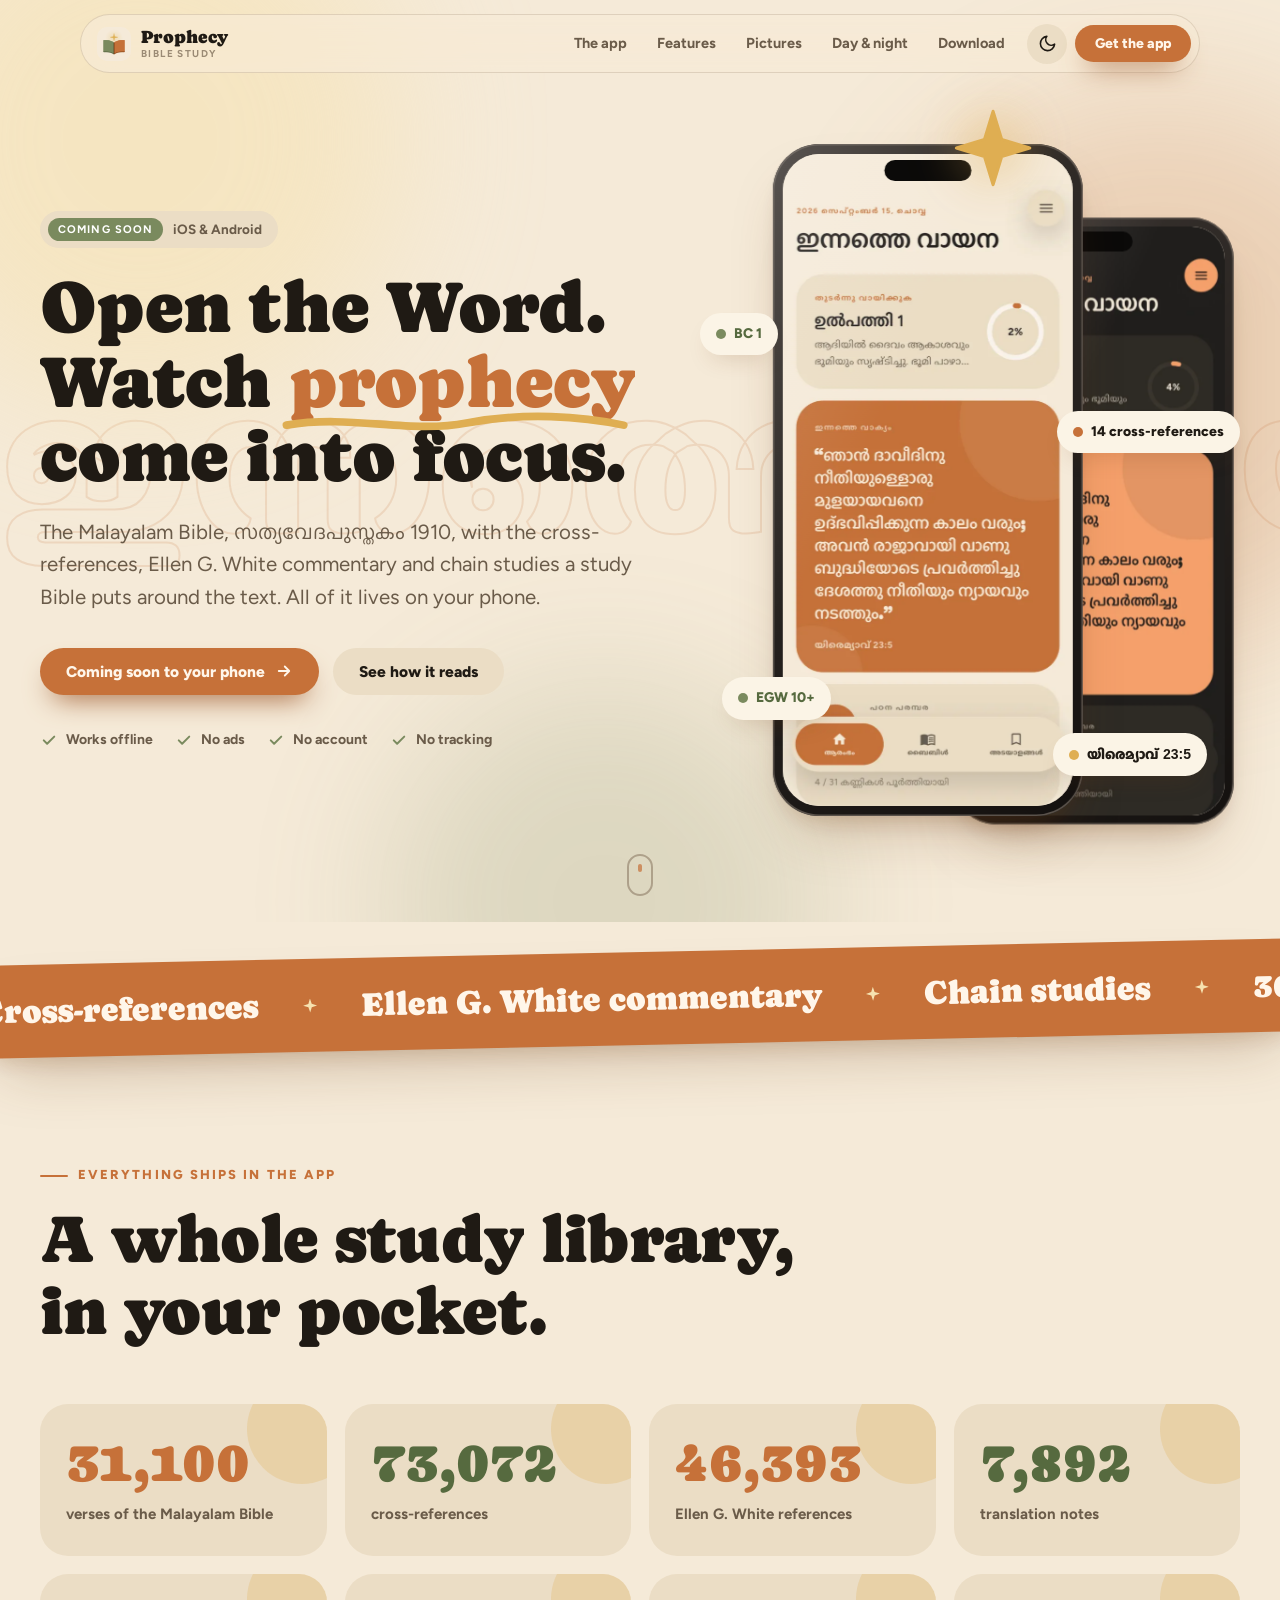
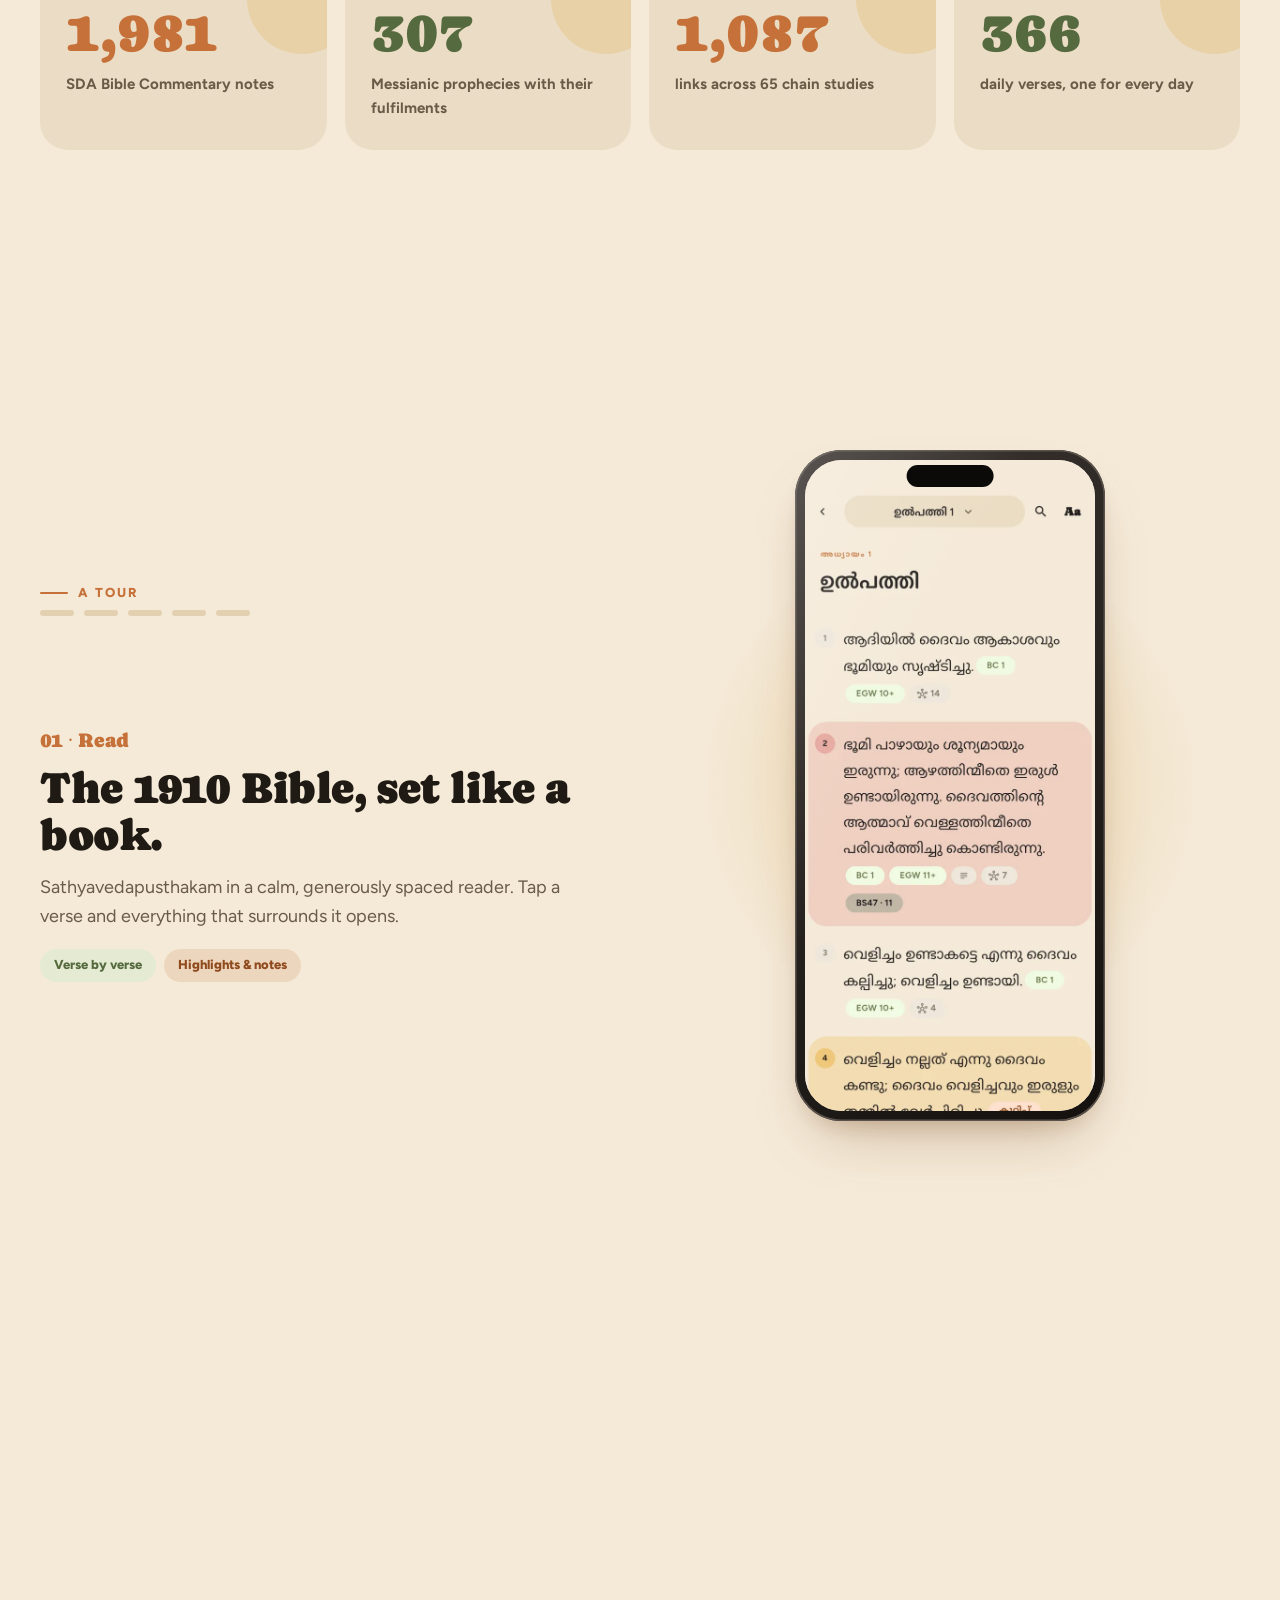
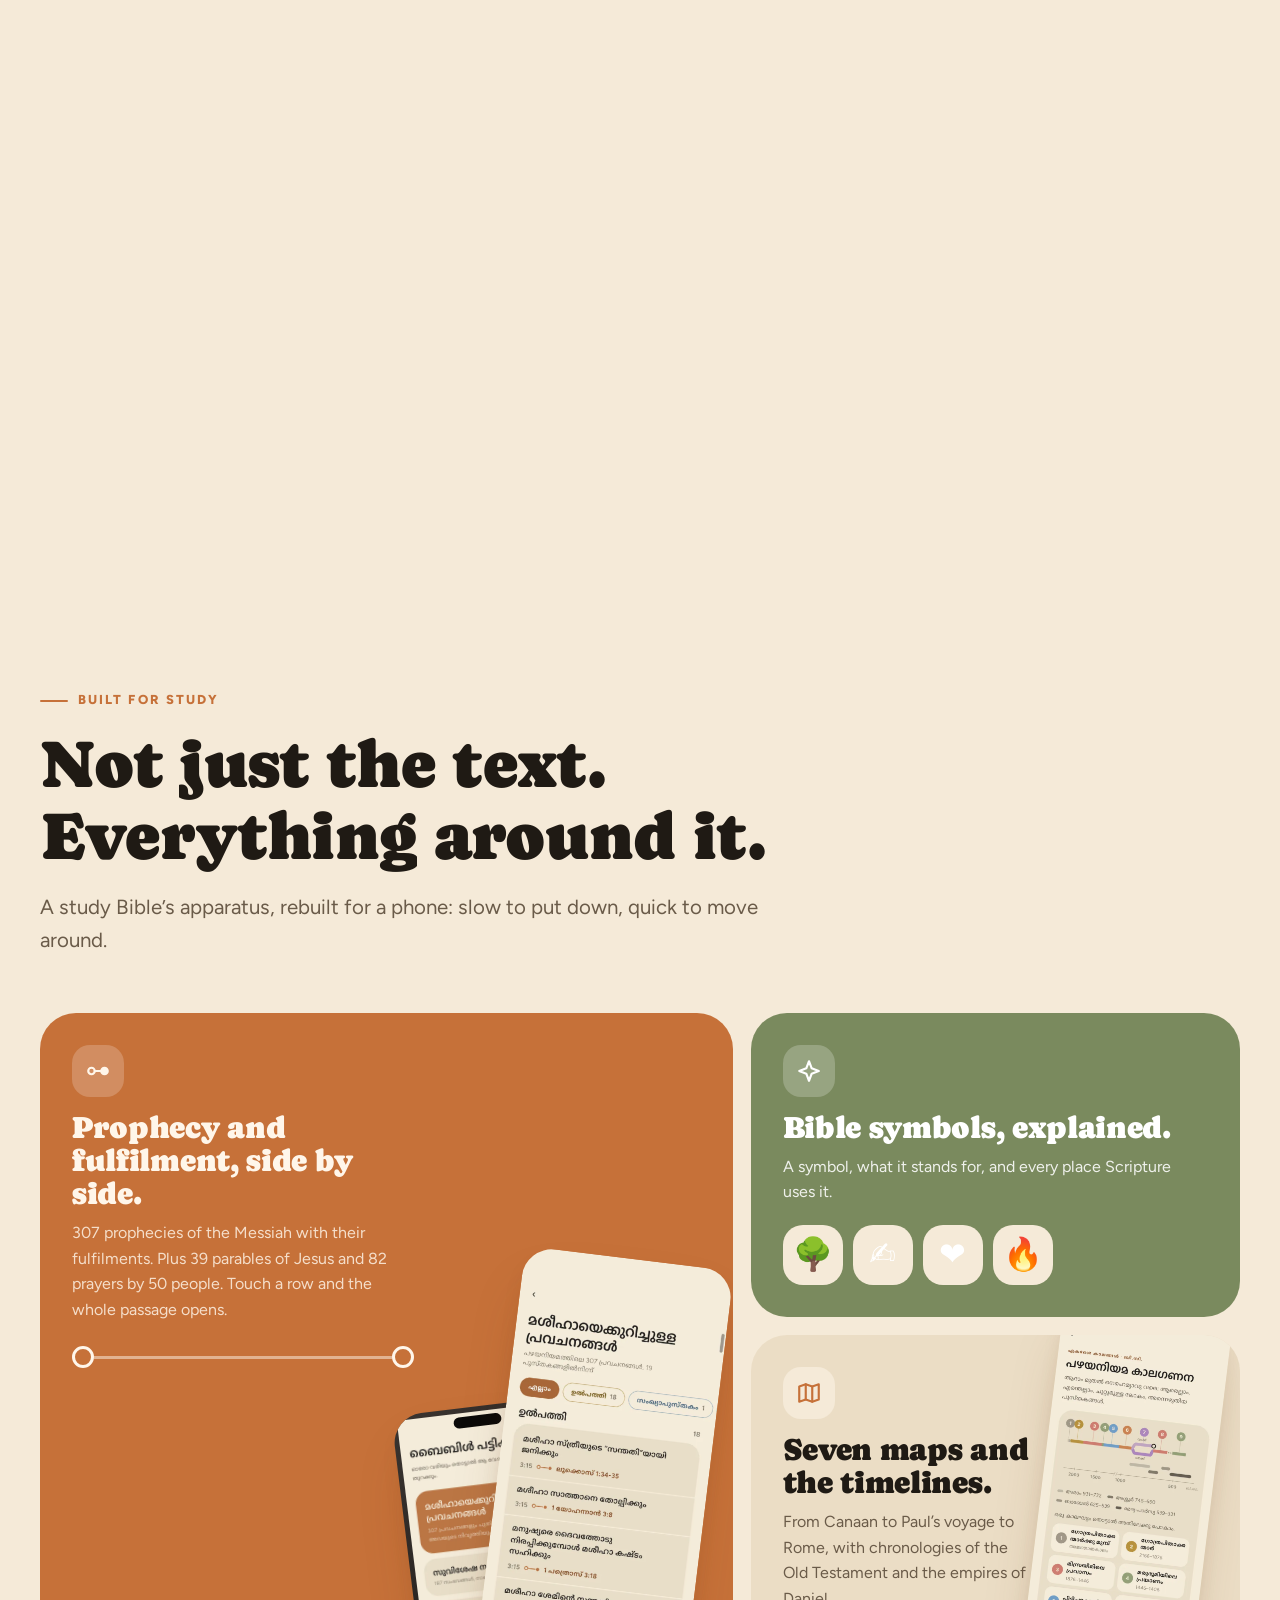
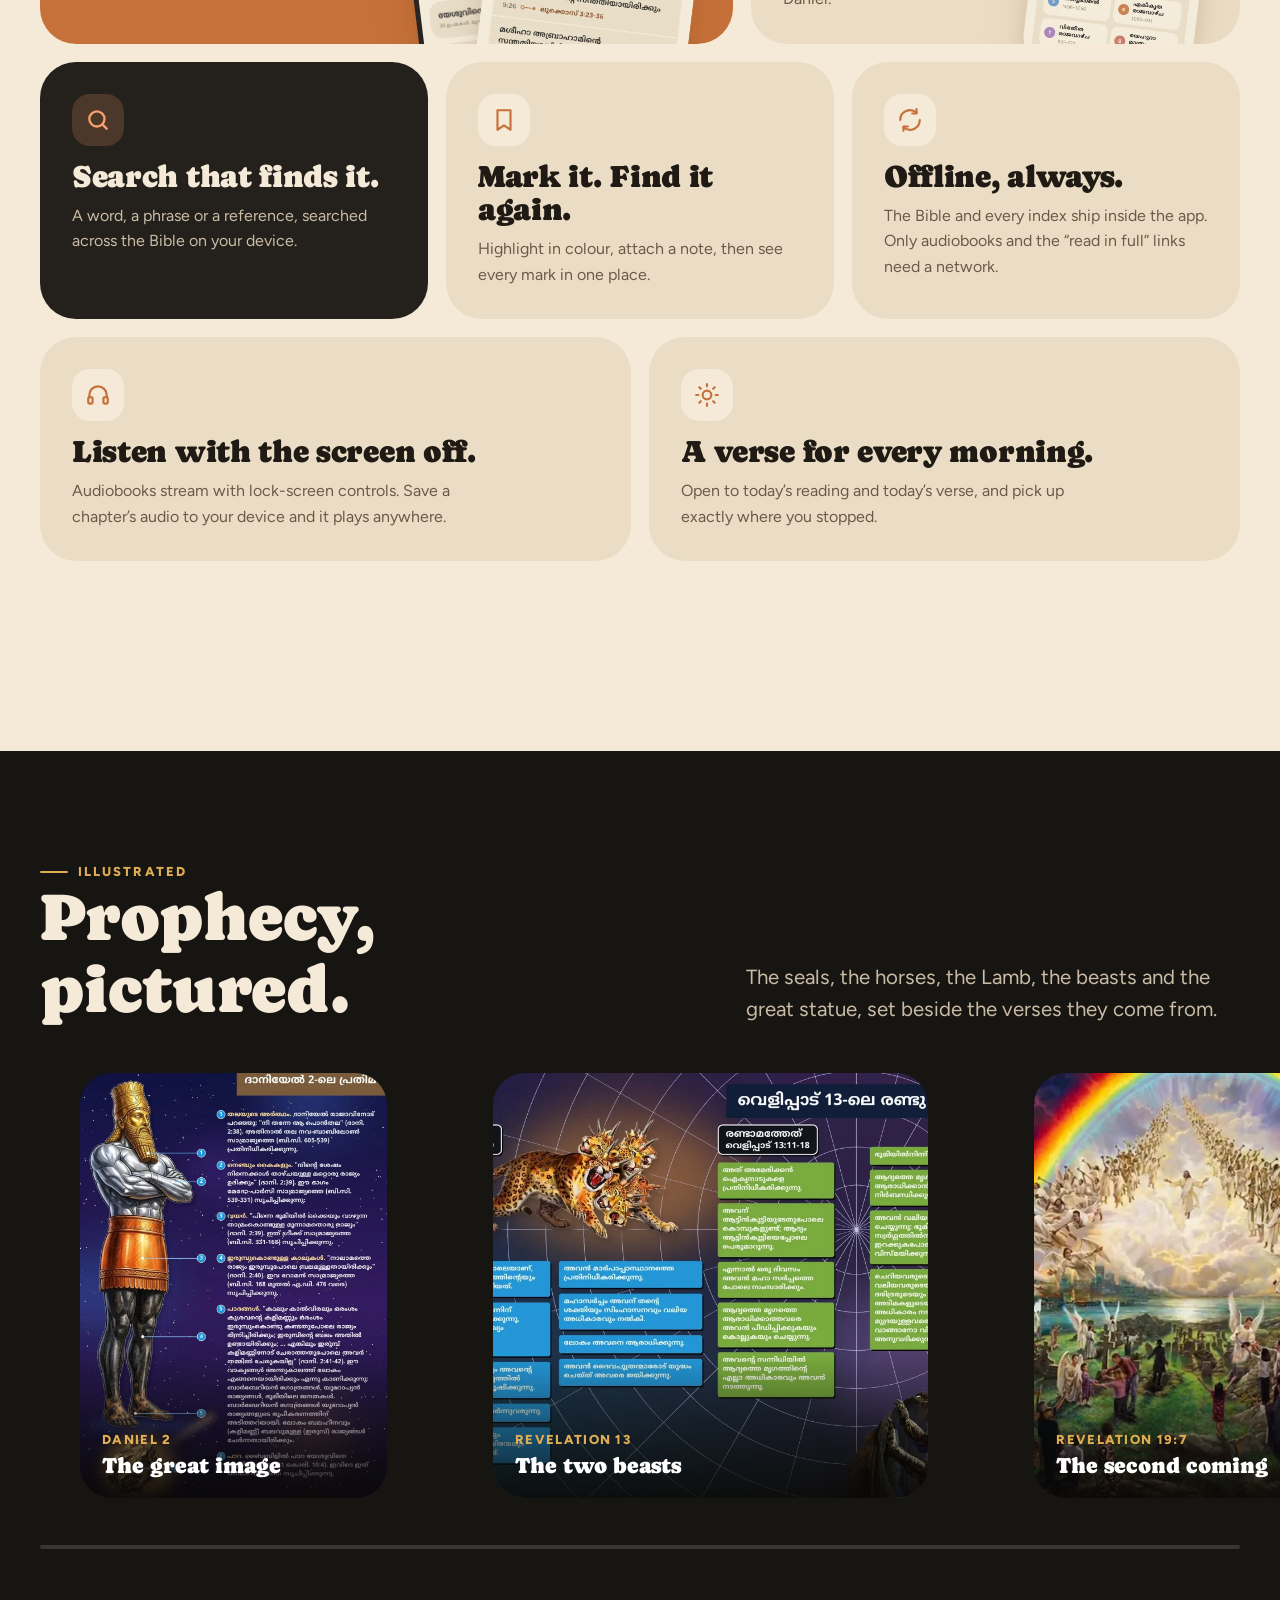
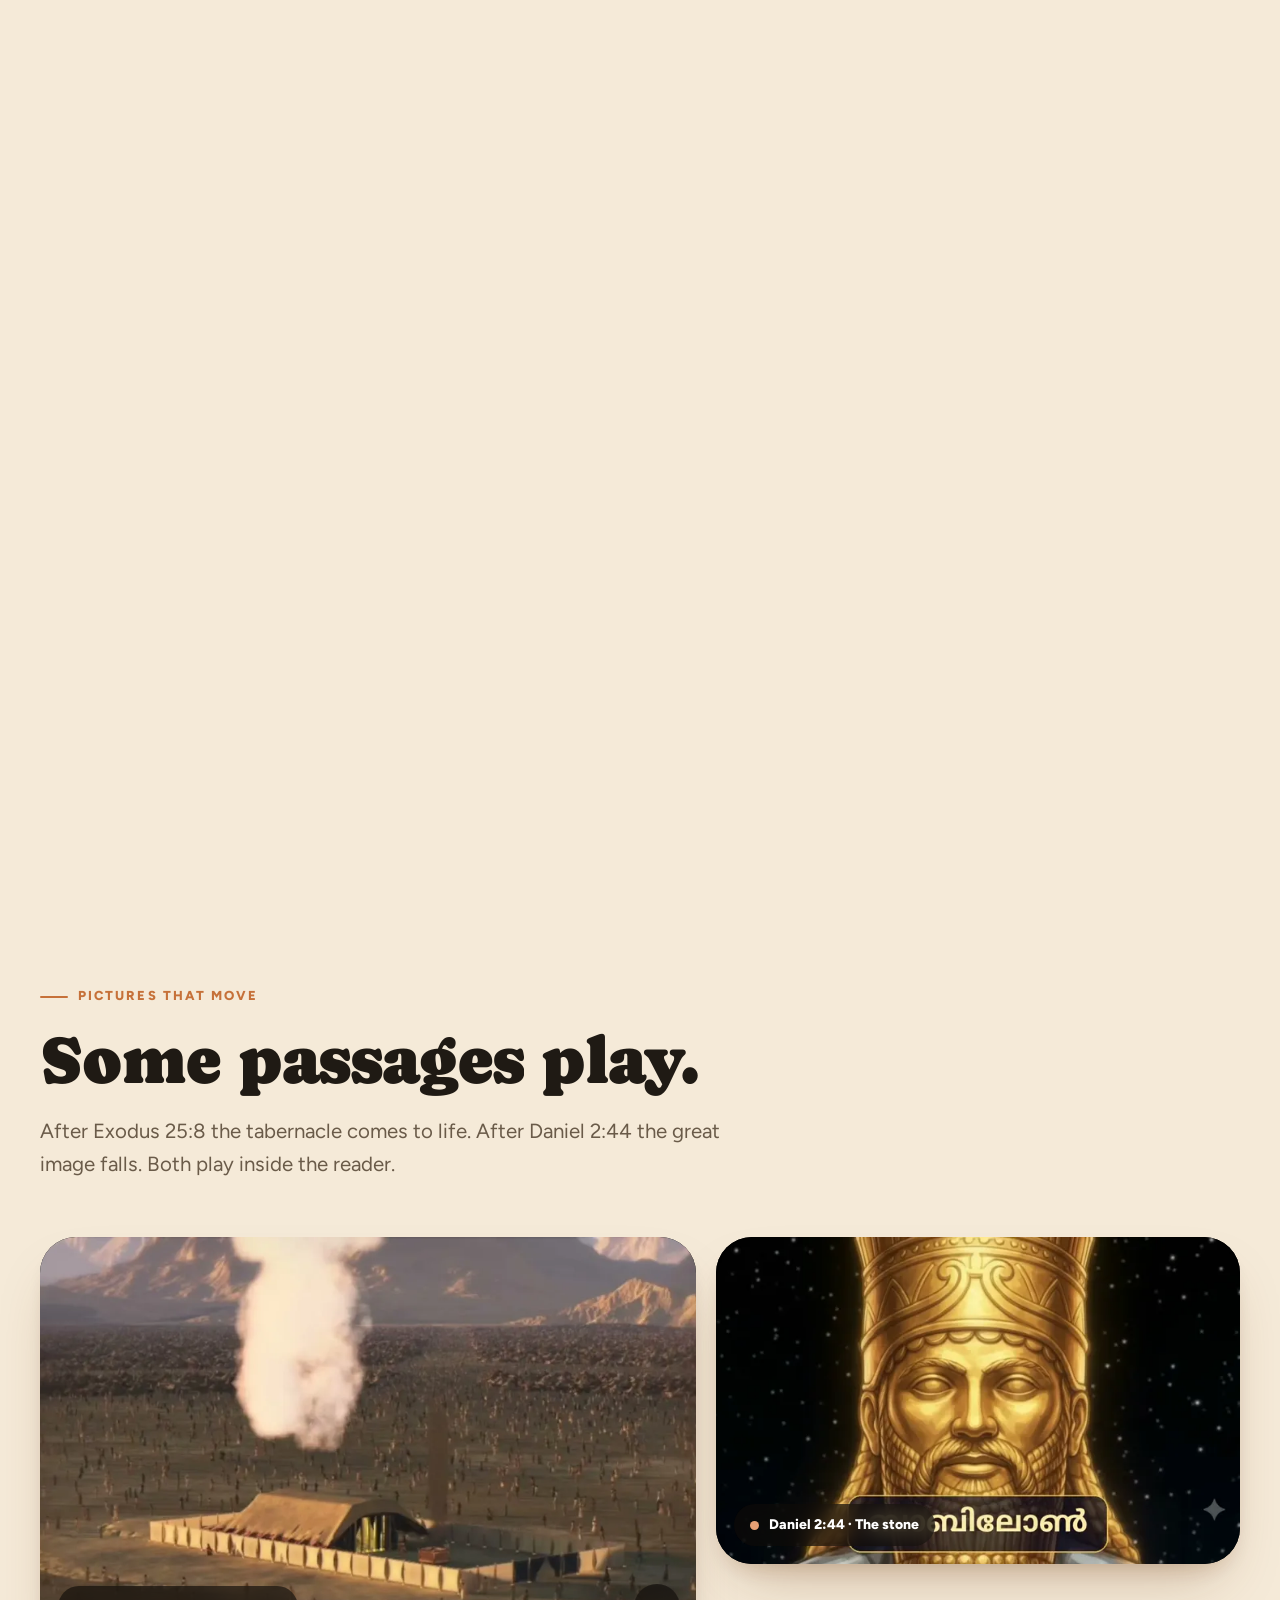
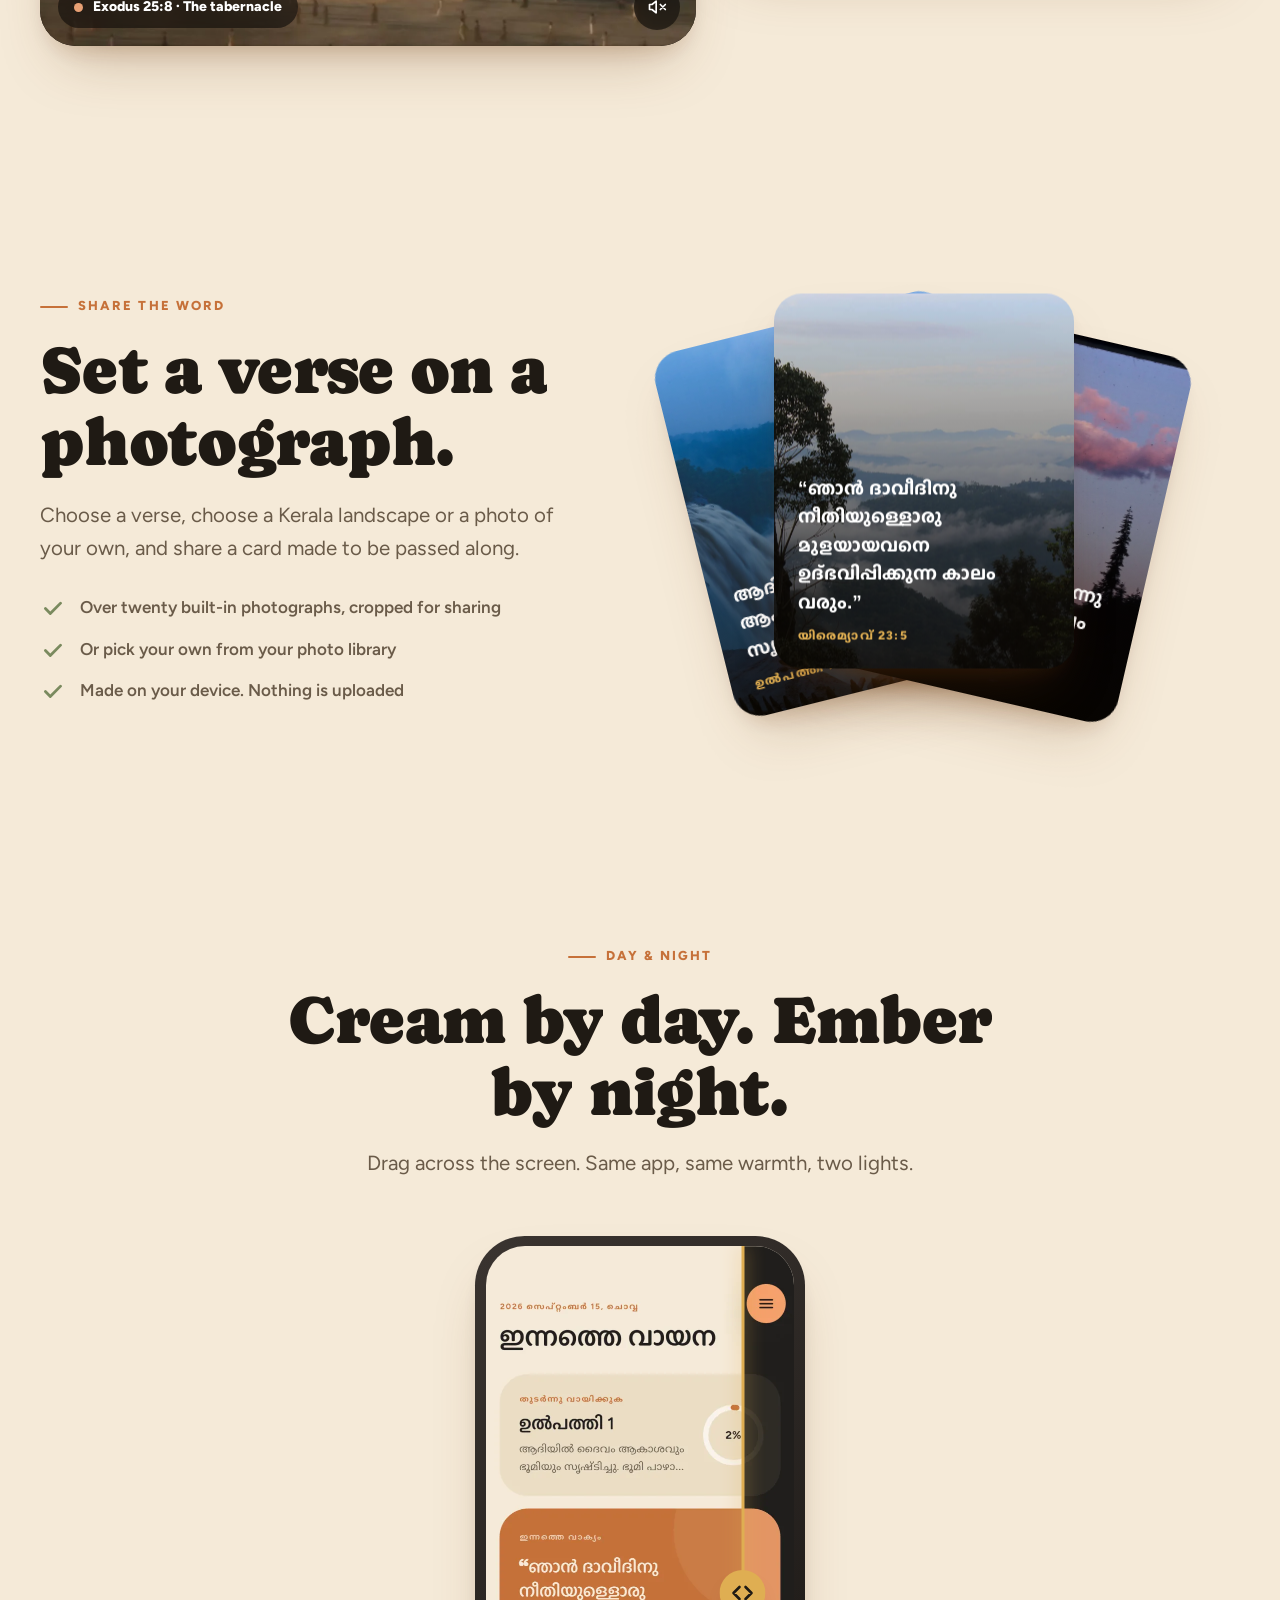
==== malayalam_prophecy_study_bible/index.html @ 3d2bb50b "malayalam_prophecy_study_bible" ====
<!doctype html>
<html lang="en">
<head>
<meta charset="utf-8">
<meta name="viewport" content="width=device-width,initial-scale=1,viewport-fit=cover">
<title>Ultimate Prophecy Bible Study — the Malayalam Bible, with prophecy in focus</title>
<meta name="description" content="The Malayalam Bible (Sathyavedapusthakam 1910) with cross-references, Ellen G. White commentary, chain studies, Bible tables, maps and symbols. Offline, no ads, no accounts. Coming soon to iOS and Android.">
<meta name="theme-color" content="#f5ead8" media="(prefers-color-scheme: light)">
<meta name="theme-color" content="#1c1b19" media="(prefers-color-scheme: dark)">
<meta property="og:type" content="website">
<meta property="og:title" content="Ultimate Prophecy Bible Study">
<meta property="og:description" content="The Malayalam Bible with cross-references, commentary and chain studies. Coming soon to iOS and Android.">
<meta property="og:image" content="assets/icon-512.png">
<meta name="twitter:card" content="summary">
<link rel="icon" type="image/png" href="assets/favicon.png">
<link rel="apple-touch-icon" href="assets/apple-touch-icon.png">
<link rel="preload" href="assets/fonts/Caprasimo.ttf" as="font" type="font/ttf" crossorigin>
<link rel="preload" href="assets/fonts/Figtree.ttf" as="font" type="font/ttf" crossorigin>
<link rel="stylesheet" href="assets/site.css">
<script>try{var t=localStorage.getItem("upbs-theme");if(t)document.documentElement.setAttribute("data-theme",t)}catch(e){}</script>
</head>
<body>
<a class="skip" href="#main">Skip to content</a>
<div class="progress" aria-hidden="true"><i></i></div>

<svg width="0" height="0" style="position:absolute" aria-hidden="true">
  <symbol id="star" viewBox="0 0 100 100"><path d="M50 3 61 39 97 50 61 61 50 97 39 61 3 50 39 39Z" fill="#dfae52" stroke="#dfae52" stroke-width="4" stroke-linejoin="round"/></symbol>
  <symbol id="check" viewBox="0 0 24 24"><path d="M5 12.5l4.5 4.5L19 7.5" fill="none" stroke="currentColor" stroke-width="2.6" stroke-linecap="round" stroke-linejoin="round"/></symbol>
</svg>

<header class="nav">
  <div class="nav-in">
    <a class="brand" href="#top" aria-label="Ultimate Prophecy Bible Study">
      <img src="assets/icon.webp" width="34" height="34" alt="">
      <span>Prophecy<small>Bible Study</small></span>
    </a>
    <nav class="nav-links" aria-label="Primary">
      <a href="#tour">The app</a>
      <a href="#features">Features</a>
      <a href="#pictures">Pictures</a>
      <a href="#theme">Day &amp; night</a>
      <a href="#get">Download</a>
    </nav>
    <button class="icon-btn" data-theme-toggle aria-label="Toggle light and dark theme">
      <svg class="moon" viewBox="0 0 24 24" fill="none" stroke="currentColor" stroke-width="2" stroke-linecap="round" stroke-linejoin="round"><path d="M21 12.8A9 9 0 1 1 11.2 3a7 7 0 0 0 9.8 9.8z"/></svg>
      <svg class="sun" viewBox="0 0 24 24" fill="none" stroke="currentColor" stroke-width="2" stroke-linecap="round"><circle cx="12" cy="12" r="4"/><path d="M12 2v2M12 20v2M4.9 4.9l1.4 1.4M17.7 17.7l1.4 1.4M2 12h2M20 12h2M4.9 19.1l1.4-1.4M17.7 6.3l1.4-1.4"/></svg>
    </button>
    <a class="btn sm" href="#get">Get the app</a>
    <button class="icon-btn burger" aria-label="Menu" aria-expanded="false">
      <svg viewBox="0 0 24 24" fill="none" stroke="currentColor" stroke-width="2.2" stroke-linecap="round"><path d="M4 7h16M4 12h16M4 17h16"/></svg>
    </button>
  </div>
</header>

<main id="main">
<!-- HERO -->
<section class="hero" id="top">
  <div class="sky" aria-hidden="true">
    <i class="blob a"></i><i class="blob b"></i><i class="blob c"></i>
    <div class="ghost-ml" data-speed="-.12">ഇന്നത്തെ വായന</div>
  </div>
  <div class="wrap hero-grid">
    <div>
      <span class="pill-note rv"><b>Coming soon</b> iOS &amp; Android</span>
      <h1 class="words">Open the Word. Watch <em>prophecy<svg viewBox="0 0 300 20" preserveAspectRatio="none" aria-hidden="true"><path d="M4 12 C 60 2, 110 20, 160 10 S 260 4, 296 12"/></svg></em> come into focus.</h1>
      <p class="lead rv" style="--d:3">The Malayalam Bible, <span class="ml">സത്യവേദപുസ്തകം</span> 1910, with the cross-references, Ellen G. White commentary and chain studies a study Bible puts around the text. All of it lives on your phone.</p>
      <div class="cta-row rv" style="--d:4">
        <a class="btn" href="#get">Coming soon to your phone
          <svg width="18" height="18" viewBox="0 0 24 24" fill="none" stroke="currentColor" stroke-width="2.4" stroke-linecap="round" stroke-linejoin="round"><path d="M5 12h14M13 6l6 6-6 6"/></svg></a>
        <a class="btn ghost" href="#tour">See how it reads</a>
      </div>
      <div class="trust rv" style="--d:5">
        <span><svg><use href="#check"/></svg>Works offline</span>
        <span><svg><use href="#check"/></svg>No ads</span>
        <span><svg><use href="#check"/></svg>No account</span>
        <span><svg><use href="#check"/></svg>No tracking</span>
      </div>
    </div>

    <div class="stage" aria-hidden="true">
      <div class="star"><svg viewBox="0 0 100 100"><use href="#star"/></svg></div>
      <div class="p2"><div data-speed=".05"><div class="tilt" data-tilt><div class="phone"><div class="scr"><img src="assets/shots/17-home-dark.webp" alt="" width="640" height="1387"></div><i class="glare"></i></div></div></div></div>
      <div class="p1"><div data-speed="-.04"><div class="tilt" data-tilt><div class="phone"><div class="scr"><img src="assets/shots/01-home.webp" alt="" width="640" height="1387" fetchpriority="high"></div><i class="glare"></i></div></div></div></div>
      <span class="float sage" style="left:2%;top:26%;--c:var(--sage)"><i></i>BC 1</span>
      <span class="float f2" style="right:0;top:40%;animation-delay:-2s"><i></i>14 cross-references</span>
      <span class="float sage f3" style="left:6%;bottom:16%;animation-delay:-4s;--c:var(--sage)"><i></i>EGW 10+</span>
      <span class="float ml" style="right:6%;bottom:8%;animation-delay:-1s;--c:var(--gold)"><i></i>യിരെമ്യാവ് 23:5</span>
    </div>
  </div>
  <div class="scroll-hint" aria-hidden="true"></div>
</section>

<div class="ribbon" aria-hidden="true">
  <div class="track">
    <span>Cross-references</span><span>Ellen G. White commentary</span><span>Chain studies</span><span>307 Messianic prophecies</span><span>Maps &amp; timelines</span><span>Bible symbols</span><span>Dark mode</span><span>Offline</span>
    <span>Cross-references</span><span>Ellen G. White commentary</span><span>Chain studies</span><span>307 Messianic prophecies</span><span>Maps &amp; timelines</span><span>Bible symbols</span><span>Dark mode</span><span>Offline</span>
  </div>
</div>

<!-- STATS -->
<section class="stats">
  <div class="wrap">
    <div class="sec-head">
      <span class="eyebrow rv">Everything ships in the app</span>
      <h2 class="h2 words">A whole study library, in your pocket.</h2>
    </div>
    <div class="stat-grid">
      <div class="stat rv" style="--d:0"><b data-count="31100">31,100</b><span>verses of the Malayalam Bible</span></div>
      <div class="stat rv" style="--d:1"><b data-count="73072">73,072</b><span>cross-references</span></div>
      <div class="stat rv" style="--d:2"><b data-count="46393">46,393</b><span>Ellen G. White references</span></div>
      <div class="stat rv" style="--d:3"><b data-count="7892">7,892</b><span>translation notes</span></div>
      <div class="stat rv" style="--d:0"><b data-count="1981">1,981</b><span>SDA Bible Commentary notes</span></div>
      <div class="stat rv" style="--d:1"><b data-count="307">307</b><span>Messianic prophecies with their fulfilments</span></div>
      <div class="stat rv" style="--d:2"><b data-count="1087">1,087</b><span>links across 65 chain studies</span></div>
      <div class="stat rv" style="--d:3"><b data-count="366">366</b><span>daily verses, one for every day</span></div>
    </div>
  </div>
</section>

<!-- TOUR -->
<section class="tour" id="tour" aria-label="A tour of the app">
  <div class="tour-pin">
    <div class="tour-copy">
      <div class="head">
        <span class="eyebrow">A tour</span>
        <div class="dots" aria-hidden="true"><i></i><i></i><i></i><i></i><i></i></div>
      </div>
      <article class="step on">
        <span class="num">01 · Read</span>
        <h3>The 1910 Bible, set like a book.</h3>
        <p>Sathyavedapusthakam in a calm, generously spaced reader. Tap a verse and everything that surrounds it opens.</p>
        <div class="tags"><span class="tag">Verse by verse</span><span class="tag t">Highlights &amp; notes</span></div>
      </article>
      <article class="step">
        <span class="num">02 · Cross-reference</span>
        <h3>Every verse points somewhere.</h3>
        <p>Cross-references and translation notes, grouped the way a printed study Bible groups them. Fold them open, or jump straight into the full chapter.</p>
        <div class="tags"><span class="tag t">73,072 cross-references</span><span class="tag">7,892 notes</span></div>
      </article>
      <article class="step">
        <span class="num">03 · Commentary</span>
        <h3>Ellen G. White, beside the verse.</h3>
        <p>The SDA Bible Commentary and Ellen G. White’s own references, with the commentary in Malayalam and the English one tap away.</p>
        <div class="tags"><span class="tag">BC 1</span><span class="tag">EGW 10+</span><span class="tag t">Malayalam &amp; English</span></div>
      </article>
      <article class="step">
        <span class="num">04 · Chain studies</span>
        <h3>Follow a thread through Scripture.</h3>
        <p>Sixty-five chain studies, each with its own colour. Move from one text to the next and watch your progress fill in.</p>
        <div class="tags"><span class="tag t">65 studies</span><span class="tag">1,087 links</span></div>
      </article>
      <article class="step">
        <span class="num">05 · Night</span>
        <h3>Made for the late hours, too.</h3>
        <p>A warm dark theme, adjustable type, and every mark you make stored on your own device.</p>
        <div class="tags"><span class="tag">Dark theme</span><span class="tag t">Your type, your size</span></div>
      </article>
    </div>
    <div class="tour-phone" aria-hidden="true">
      <i class="ring"></i>
      <div class="phone"><div class="scr">
        <img class="on" src="assets/shots/03-reader.webp" alt="">
        <img src="assets/shots/05-verse-sheet.webp" alt="" loading="lazy">
        <img src="assets/shots/07-commentary.webp" alt="" loading="lazy">
        <img src="assets/shots/11-chains.webp" alt="" loading="lazy">
        <img src="assets/shots/16-reader-dark.webp" alt="" loading="lazy">
      </div><i class="glare"></i></div>
    </div>
  </div>
</section>

<!-- FEATURES -->
<section class="features" id="features">
  <div class="wrap">
    <div class="sec-head">
      <span class="eyebrow rv">Built for study</span>
      <h2 class="h2 words">Not just the text. Everything around it.</h2>
      <p class="lead rv">A study Bible’s apparatus, rebuilt for a phone: slow to put down, quick to move around.</p>
    </div>
    <div class="bento">
      <article class="bc terra c1">
        <span class="ic"><svg viewBox="0 0 24 24" fill="none" stroke="currentColor" stroke-width="2" stroke-linecap="round" stroke-linejoin="round"><circle cx="6" cy="12" r="3"/><circle cx="18" cy="12" r="3" fill="currentColor"/><path d="M9 12h6"/></svg></span>
        <h3>Prophecy and fulfilment, side by side.</h3>
        <p>307 prophecies of the Messiah with their fulfilments. Plus 39 parables of Jesus and 82 prayers by 50 people. Touch a row and the whole passage opens.</p>
        <div class="thread" aria-hidden="true"><i></i><u></u><i></i></div>
        <div class="phone peek two" style="--pw:230px"><img src="assets/shots/n01-tables.webp" alt="Bible tables" loading="lazy"></div>
        <div class="peek"><img src="assets/shots/n02-messiah.webp" alt="Prophecies of the Messiah" loading="lazy"></div>
      </article>
      <article class="bc sage c2">
        <span class="ic"><svg viewBox="0 0 24 24" fill="none" stroke="currentColor" stroke-width="2" stroke-linecap="round" stroke-linejoin="round"><path d="M12 3l2.5 6.5L21 12l-6.5 2.5L12 21l-2.5-6.5L3 12l6.5-2.5z"/></svg></span>
        <h3>Bible symbols, explained.</h3>
        <p>A symbol, what it stands for, and every place Scripture uses it.</p>
        <div class="sym-row" aria-hidden="true"><span style="--k:0">🌳</span><span style="--k:1">✍️</span><span style="--k:2">❤️</span><span style="--k:3">🔥</span></div>
      </article>
      <article class="bc c3">
        <span class="ic"><svg viewBox="0 0 24 24" fill="none" stroke="currentColor" stroke-width="2" stroke-linecap="round" stroke-linejoin="round"><path d="M9 4 3 6v14l6-2 6 2 6-2V4l-6 2z"/><path d="M9 4v14M15 6v14"/></svg></span>
        <h3>Seven maps and the timelines.</h3>
        <p>From Canaan to Paul’s voyage to Rome, with chronologies of the Old Testament and the empires of Daniel.</p>
        <div class="peek" style="width:170px"><img src="assets/shots/n09-chronology.webp" alt="Old Testament chronology" loading="lazy"></div>
      </article>
      <article class="bc night c4">
        <span class="ic"><svg viewBox="0 0 24 24" fill="none" stroke="currentColor" stroke-width="2.2" stroke-linecap="round"><circle cx="11" cy="11" r="7"/><path d="m20 20-3.5-3.5"/></svg></span>
        <h3>Search that finds it.</h3>
        <p>A word, a phrase or a reference, searched across the Bible on your device.</p>
      </article>
      <article class="bc c5">
        <span class="ic"><svg viewBox="0 0 24 24" fill="none" stroke="currentColor" stroke-width="2" stroke-linecap="round" stroke-linejoin="round"><path d="M6 3h12v18l-6-4-6 4z"/></svg></span>
        <h3>Mark it. Find it again.</h3>
        <p>Highlight in colour, attach a note, then see every mark in one place.</p>
      </article>
      <article class="bc c6">
        <span class="ic"><svg viewBox="0 0 24 24" fill="none" stroke="currentColor" stroke-width="2" stroke-linecap="round" stroke-linejoin="round"><path d="M3 12a9 9 0 0 1 15-6.7M21 12a9 9 0 0 1-15 6.7"/><path d="M18 2v4h-4M6 22v-4h4"/></svg></span>
        <h3>Offline, always.</h3>
        <p>The Bible and every index ship inside the app. Only audiobooks and the “read in full” links need a network.</p>
      </article>
      <article class="bc c7">
        <span class="ic"><svg viewBox="0 0 24 24" fill="none" stroke="currentColor" stroke-width="2" stroke-linecap="round" stroke-linejoin="round"><path d="M4 14v-2a8 8 0 0 1 16 0v2"/><rect x="3" y="14" width="4" height="6" rx="1.5"/><rect x="17" y="14" width="4" height="6" rx="1.5"/></svg></span>
        <h3>Listen with the screen off.</h3>
        <p>Audiobooks stream with lock-screen controls. Save a chapter’s audio to your device and it plays anywhere.</p>
      </article>
      <article class="bc c8">
        <span class="ic"><svg viewBox="0 0 24 24" fill="none" stroke="currentColor" stroke-width="2" stroke-linecap="round" stroke-linejoin="round"><circle cx="12" cy="12" r="4"/><path d="M12 2v2M12 20v2M2 12h2M20 12h2M4.9 4.9l1.4 1.4M17.7 17.7l1.4 1.4M4.9 19.1l1.4-1.4M17.7 6.3l1.4-1.4"/></svg></span>
        <h3>A verse for every morning.</h3>
        <p>Open to today’s reading and today’s verse, and pick up exactly where you stopped.</p>
      </article>
    </div>
  </div>
</section>

<!-- PICTURES -->
<section class="gal" id="pictures" aria-label="Prophecy pictured">
  <div class="gal-pin">
    <div class="gal-head">
      <div>
        <span class="eyebrow">Illustrated</span>
        <h2 class="h2">Prophecy, pictured.</h2>
      </div>
      <p class="lead">The seals, the horses, the Lamb, the beasts and the great statue, set beside the verses they come from.</p>
    </div>
    <div class="gal-track">
      <figure class="gcard tall"><img src="assets/art/daniel2_image.webp" alt="The image of Daniel 2" loading="lazy"><figcaption><span>Daniel 2</span><b>The great image</b></figcaption></figure>
      <figure class="gcard"><img src="assets/art/revelation13_beasts.webp" alt="The two beasts of Revelation 13" loading="lazy"><figcaption><span>Revelation 13</span><b>The two beasts</b></figcaption></figure>
      <figure class="gcard"><img src="assets/art/revelation19_7.webp" alt="The second coming" loading="lazy"><figcaption><span>Revelation 19:7</span><b>The second coming</b></figcaption></figure>
      <figure class="gcard"><img src="assets/art/revelation6_2.webp" alt="The white horse" loading="lazy"><figcaption><span>Revelation 6:2</span><b>The white horse</b></figcaption></figure>
      <figure class="gcard"><img src="assets/art/revelation5_5.webp" alt="The Lion of the tribe of Judah" loading="lazy"><figcaption><span>Revelation 5:5</span><b>The Lion and the Lamb</b></figcaption></figure>
      <figure class="gcard"><img src="assets/art/revelation6_8.webp" alt="The pale horse" loading="lazy"><figcaption><span>Revelation 6:8</span><b>The pale horse</b></figcaption></figure>
      <figure class="gcard"><img src="assets/art/tabernacle.webp" alt="The tabernacle in the wilderness" loading="lazy"><figcaption><span>Exodus 25:8</span><b>The tabernacle</b></figcaption></figure>
      <figure class="gcard"><img src="assets/art/revelation14_6.webp" alt="Revelation 14:6" loading="lazy"><figcaption><span>Revelation 14:6</span><b>The everlasting gospel</b></figcaption></figure>
      <figure class="gcard tall"><img src="assets/art/exodus_route.webp" alt="Map of the Exodus route" loading="lazy"><figcaption><span>Map</span><b>The Exodus route</b></figcaption></figure>
      <figure class="gcard"><img src="assets/art/revelation22_12.webp" alt="Revelation 22:12" loading="lazy"><figcaption><span>Revelation 22:12</span><b>“I am coming soon”</b></figcaption></figure>
    </div>
    <div class="gal-bar" aria-hidden="true"><i></i></div>
  </div>
</section>

<!-- MOVING PICTURES -->
<section class="motion">
  <div class="wrap">
    <div class="sec-head">
      <span class="eyebrow rv">Pictures that move</span>
      <h2 class="h2 words">Some passages play.</h2>
      <p class="lead rv">After Exodus 25:8 the tabernacle comes to life. After Daniel 2:44 the great image falls. Both play inside the reader.</p>
    </div>
    <div class="vgrid">
      <div class="vcard rv l">
        <video data-auto muted loop playsinline preload="none" poster="assets/art/tabernacle.webp"><source src="assets/video/tabernacle.mp4" type="video/mp4"></video>
        <span class="cap"><i></i>Exodus 25:8 · The tabernacle</span>
        <button aria-label="Toggle sound" aria-pressed="false">
          <svg class="off" viewBox="0 0 24 24" fill="none" stroke="currentColor" stroke-width="2" stroke-linecap="round" stroke-linejoin="round"><path d="M11 5 6 9H3v6h3l5 4zM22 9l-6 6M16 9l6 6"/></svg>
          <svg class="on" style="display:none" viewBox="0 0 24 24" fill="none" stroke="currentColor" stroke-width="2" stroke-linecap="round" stroke-linejoin="round"><path d="M11 5 6 9H3v6h3l5 4zM15.5 8.5a5 5 0 0 1 0 7M18.5 5.5a9 9 0 0 1 0 13"/></svg>
        </button>
      </div>
      <div class="vcard rv r" style="--d:2">
        <video data-auto muted loop playsinline preload="none" poster="assets/art/daniel2_poster.webp"><source src="assets/video/daniel2_44.mp4" type="video/mp4"></video>
        <span class="cap"><i></i>Daniel 2:44 · The stone</span>
      </div>
    </div>
  </div>
</section>

<!-- VERSE CARDS -->
<section class="cards">
  <div class="wrap cards-grid">
    <div>
      <span class="eyebrow rv">Share the Word</span>
      <h2 class="h2 words" style="margin:18px 0 20px">Set a verse on a photograph.</h2>
      <p class="lead rv">Choose a verse, choose a Kerala landscape or a photo of your own, and share a card made to be passed along.</p>
      <ul class="feat-list">
        <li class="rv"><svg><use href="#check"/></svg>Over twenty built-in photographs, cropped for sharing</li>
        <li class="rv" style="--d:1"><svg><use href="#check"/></svg>Or pick your own from your photo library</li>
        <li class="rv" style="--d:2"><svg><use href="#check"/></svg>Made on your device. Nothing is uploaded</li>
      </ul>
    </div>
    <div class="fan" aria-hidden="true">
      <div class="vc a"><img src="assets/cards/athirappilly.webp" alt="" loading="lazy"><div>ആദിയിൽ ദൈവം ആകാശവും ഭൂമിയും സൃഷ്ടിച്ചു.<small>ഉൽപത്തി 1:1</small></div></div>
      <div class="vc c"><img src="assets/cards/dusk.webp" alt="" loading="lazy"><div>വെളിച്ചം ഉണ്ടാകട്ടെ എന്നു ദൈവം കല്പിച്ചു; വെളിച്ചം ഉണ്ടായി.<small>ഉൽപത്തി 1:3</small></div></div>
      <div class="vc b"><img src="assets/cards/munnar.webp" alt="" loading="lazy"><div>“ഞാൻ ദാവീദിനു നീതിയുള്ളൊരു മുളയായവനെ ഉദ്ഭവിപ്പിക്കുന്ന കാലം വരും.”<small>യിരെമ്യാവ് 23:5</small></div></div>
    </div>
  </div>
</section>

<!-- THEME -->
<section class="theme" id="theme">
  <div class="wrap">
    <div class="sec-head" style="margin-inline:auto;text-align:center;justify-items:center">
      <span class="eyebrow rv">Day &amp; night</span>
      <h2 class="h2 words">Cream by day. Ember by night.</h2>
      <p class="lead rv">Drag across the screen. Same app, same warmth, two lights.</p>
    </div>
    <div class="cmp-wrap rv s">
      <div class="cmp" style="--p:50%">
        <div class="in">
          <img src="assets/shots/01-home.webp" alt="The home screen in the light theme" loading="lazy">
          <img class="top" src="assets/shots/17-home-dark.webp" alt="The home screen in the dark theme" loading="lazy">
          <i class="bar"></i>
          <input type="range" min="0" max="100" value="50" aria-label="Compare light and dark theme">
        </div>
      </div>
      <div class="cmp-labels"><span>☀ Light</span><span>Dark ☾</span></div>
    </div>
  </div>
</section>

<!-- DOWNLOAD -->
<section class="get" id="get">
  <div class="wrap">
    <div class="get-card rv s">
      <i class="orbit o1"></i><i class="orbit o2"></i>
      <svg class="gstar" viewBox="0 0 100 100" aria-hidden="true"><use href="#star"/></svg>
      <span class="eyebrow" style="color:var(--gold-l)">Almost here</span>
      <h2 style="margin-top:14px">Coming soon to your phone.</h2>
      <p>We’re putting the last polish on it. When it’s ready it will be on the App Store and on Google Play.</p>
      <div class="stores">
        <div class="store" role="img" aria-label="App Store, coming soon">
          <span class="soon"><i></i>Soon</span>
          <svg viewBox="0 0 24 24" fill="currentColor" aria-hidden="true"><path d="M16.4 12.6c0-2.3 1.9-3.4 2-3.5-1.1-1.6-2.8-1.8-3.4-1.8-1.4-.1-2.8.9-3.5.9s-1.8-.8-3-.8c-1.5 0-3 .9-3.8 2.3-1.6 2.8-.4 7 1.2 9.3.8 1.1 1.7 2.4 2.9 2.3 1.2 0 1.600-.7 3-.7s1.800.7 3 .7 2-1.100 2.800-2.200c.9-1.300 1.200-2.500 1.300-2.600 0 0-2.500-1-2.500-3.800zM14.100 5.800c.6-.8 1.100-1.800.9-2.800-.9 0-2 .6-2.700 1.400-.6.700-1.100 1.700-1 2.700 1 .1 2-.5 2.800-1.300z"/></svg>
          <span><small>For iPhone &amp; iPad</small><b>App Store</b></span>
        </div>
        <div class="store" role="img" aria-label="Google Play, coming soon">
          <span class="soon"><i></i>Soon</span>
          <svg viewBox="0 0 24 24" aria-hidden="true"><path d="M3.6 2.4 13.3 12 3.6 21.6a1.6 1.6 0 0 1-.6-1.300V3.700a1.600 1.600 0 0 1 .6-1.300z" fill="#7be0c3"/><path d="m16.600 8.700-3.300 3.300L3.600 2.400a1.600 1.600 0 0 1 1.700.1z" fill="#ffd166"/><path d="M16.600 15.300 5.300 21.500a1.600 1.600 0 0 1-1.700.1l9.700-9.600z" fill="#f4786b"/><path d="m20.500 10.800-3.900-2.100-3.300 3.300 3.300 3.300 3.900-2.100a1.300 1.300 0 0 0 0-2.400z" fill="#8ab4ff"/></svg>
          <span><small>For Android</small><b>Google Play</b></span>
        </div>
      </div>
      <p class="get-note">No ads · No accounts · No tracking</p>
    </div>
  </div>
</section>
</main>

<footer class="foot">
  <div class="wrap">
    <div class="foot-grid">
      <div>
        <a class="brand" href="#top"><img src="assets/icon.webp" width="34" height="34" alt=""><span>Ultimate Prophecy<small>Bible Study</small></span></a>
        <p class="about">The Malayalam Bible, with prophecy in focus. Made to be read slowly and kept close.</p>
      </div>
      <div>
        <h4>Explore</h4>
        <ul><li><a href="#tour">The app</a></li><li><a href="#features">Features</a></li><li><a href="#pictures">Pictures</a></li><li><a href="#get">Download</a></li></ul>
      </div>
      <div>
        <h4>Legal</h4>
        <ul><li><a href="privacy.html">Privacy policy</a></li><li><a href="terms.html">Terms &amp; conditions</a></li></ul>
      </div>
    </div>
    <div class="fine">
      <span>© 2026 Ultimate Prophecy. Sathyavedapusthakam 1910 is in the public domain.</span>
      <span>Ellen G. White writings are linked from egwwritings.org. App Store and Google Play are trademarks of their owners.</span>
    </div>
  </div>
</footer>
<script src="assets/site.js" defer></script>
</body>
</html>
---- malayalam_prophecy_study_bible/assets/site.css ----
/* Ultimate Prophecy Bible Study — site. Organic design system: cream ground,
   sand surfaces, terracotta + sage, Caprasimo display, Figtree body. */
@font-face{font-family:"Caprasimo";src:url(fonts/Caprasimo.ttf) format("truetype");font-display:swap}
@font-face{font-family:"Figtree";src:url(fonts/Figtree.ttf) format("truetype");font-weight:300 900;font-display:swap}
@font-face{font-family:"Baloo Chettan 2";src:url(fonts/BalooChettan2.ttf) format("truetype");font-weight:400 800;font-display:swap;unicode-range:U+0D00-0D7F,U+200C-200D}
@font-face{font-family:"Noto Sans Malayalam";src:url(fonts/NotoSansMalayalam.ttf) format("truetype");font-weight:100 900;font-display:swap;unicode-range:U+0D00-0D7F,U+200C-200D}

:root{
  --bg:#f5ead8; --bg2:#efe1c9; --sand:#ebddc5; --sand2:#e2d0b0; --card:#fbf4e6;
  --ink:#1f1a14; --ink2:#6a5b49; --ink3:#9a8a74; --line:rgba(80,55,25,.14);
  --terra:#c67139; --terra-d:#8f4a1d; --terra-l:#e8a074; --on-terra:#fff6ea;
  --sage:#7a8a5e; --sage-d:#566a3f; --sage-l:#e4ebd2;
  --gold:#dfae52; --gold-l:#f6e2b0;
  --shadow:0 30px 60px -24px rgba(110,60,20,.35),0 12px 24px -12px rgba(110,60,20,.25);
  --r-xl:36px; --r-lg:28px; --r-md:20px;
  --display:"Caprasimo","Baloo Chettan 2",Georgia,serif;
  --body:"Figtree","Noto Sans Malayalam",system-ui,-apple-system,"Segoe UI",sans-serif;
  --ml:"Baloo Chettan 2","Noto Sans Malayalam",sans-serif;
  --ease:cubic-bezier(.22,1,.36,1);
  color-scheme:light;
}
:root[data-theme="dark"]{
  --bg:#1c1b19; --bg2:#22201d; --sand:#2d2a26; --sand2:#38342e; --card:#272420;
  --ink:#f5ead8; --ink2:#bdae98; --ink3:#8a7d6b; --line:rgba(245,234,216,.12);
  --terra:#f7a06b; --terra-d:#f7b88c; --terra-l:#c67139; --on-terra:#2a1708;
  --sage:#a2b383; --sage-d:#b9c99c; --sage-l:#2f3626;
  --gold:#e9bd62; --gold-l:#4a3a17;
  --shadow:0 30px 60px -24px rgba(0,0,0,.7),0 12px 24px -12px rgba(0,0,0,.5);
  color-scheme:dark;
}
@media (prefers-color-scheme:dark){
  :root:not([data-theme="light"]){
    --bg:#1c1b19; --bg2:#22201d; --sand:#2d2a26; --sand2:#38342e; --card:#272420;
    --ink:#f5ead8; --ink2:#bdae98; --ink3:#8a7d6b; --line:rgba(245,234,216,.12);
    --terra:#f7a06b; --terra-d:#f7b88c; --terra-l:#c67139; --on-terra:#2a1708;
    --sage:#a2b383; --sage-d:#b9c99c; --sage-l:#2f3626;
    --gold:#e9bd62; --gold-l:#4a3a17;
    --shadow:0 30px 60px -24px rgba(0,0,0,.7),0 12px 24px -12px rgba(0,0,0,.5);
    color-scheme:dark;
  }
}

*,*::before,*::after{box-sizing:border-box}
html{scroll-behavior:smooth;-webkit-text-size-adjust:100%}
html{overflow-x:clip}
body{margin:0;background:var(--bg);color:var(--ink);font-family:var(--body);font-size:17px;line-height:1.6;
  -webkit-font-smoothing:antialiased;overflow-x:clip;transition:background .5s var(--ease),color .5s var(--ease)}
img,video,svg{display:block;max-width:100%}
a{color:inherit}
h1,h2,h3,h4{margin:0;font-family:var(--display);font-weight:400;line-height:1.08;letter-spacing:-.01em}
p{margin:0}
::selection{background:var(--terra);color:var(--on-terra)}
:focus-visible{outline:3px solid var(--terra);outline-offset:3px;border-radius:8px}
.ml{font-family:var(--ml)}
.wrap{width:min(1200px,100% - 40px);margin-inline:auto}
.eyebrow{display:inline-flex;align-items:center;gap:10px;font-size:13px;font-weight:800;letter-spacing:.16em;
  text-transform:uppercase;color:var(--terra)}
.eyebrow::before{content:"";width:28px;height:2px;background:currentColor;border-radius:2px}
.eyebrow.sage{color:var(--sage-d)}
.h2{font-size:clamp(36px,5.2vw,68px)}
.lead{font-size:clamp(18px,1.6vw,21px);color:var(--ink2);max-width:56ch}
section{position:relative}
.skip{position:absolute;left:-999px;top:8px;background:var(--terra);color:var(--on-terra);padding:10px 16px;border-radius:99px;z-index:200}
.skip:focus{left:12px}

/* progress + nav */
.progress{position:fixed;inset:0 0 auto 0;height:4px;z-index:120;background:transparent;pointer-events:none}
.progress i{display:block;height:100%;width:100%;transform-origin:0 50%;transform:scaleX(0);
  background:linear-gradient(90deg,var(--sage),var(--gold),var(--terra))}
.nav{position:fixed;top:14px;left:0;right:0;z-index:100;pointer-events:none}
.nav-in{pointer-events:auto;width:min(1120px,100% - 28px);margin-inline:auto;display:flex;align-items:center;gap:8px;
  padding:8px 8px 8px 16px;border-radius:99px;background:color-mix(in srgb,var(--bg) 72%,transparent);
  backdrop-filter:blur(18px) saturate(1.4);-webkit-backdrop-filter:blur(18px) saturate(1.4);
  border:1px solid var(--line);transition:box-shadow .4s,background .4s}
.nav.scrolled .nav-in{box-shadow:0 18px 40px -20px rgba(90,50,15,.45)}
.brand{display:flex;align-items:center;gap:10px;text-decoration:none;font-family:var(--display);font-size:18px;line-height:1}
.brand img{width:34px;height:34px;border-radius:10px}
.brand small{display:block;font-family:var(--body);font-weight:700;font-size:10px;letter-spacing:.14em;text-transform:uppercase;color:var(--ink3);margin-top:3px}
.nav-links{display:flex;gap:2px;margin-left:auto}
.nav-links a{text-decoration:none;font-weight:700;font-size:14.5px;padding:9px 14px;border-radius:99px;color:var(--ink2);transition:.25s}
.nav-links a:hover{background:var(--sand);color:var(--ink)}
.icon-btn{width:40px;height:40px;border-radius:50%;border:0;background:var(--sand);color:var(--ink);display:grid;place-items:center;cursor:pointer;transition:.3s var(--ease)}
.icon-btn:hover{transform:rotate(18deg) scale(1.08);background:var(--sand2)}
.icon-btn svg{width:19px;height:19px}
.sun{display:none}
:root[data-theme="dark"] .sun{display:block}:root[data-theme="dark"] .moon{display:none}
@media (prefers-color-scheme:dark){:root:not([data-theme="light"]) .sun{display:block}:root:not([data-theme="light"]) .moon{display:none}}
.burger{display:none}

.btn{display:inline-flex;align-items:center;justify-content:center;gap:10px;padding:14px 26px;border-radius:99px;border:0;
  font:800 15.5px var(--body);text-decoration:none;cursor:pointer;background:var(--terra);color:var(--on-terra);
  box-shadow:0 14px 28px -12px color-mix(in srgb,var(--terra) 80%,#000);transition:transform .35s var(--ease),box-shadow .35s}
.btn:hover{transform:translateY(-3px);box-shadow:0 20px 34px -12px color-mix(in srgb,var(--terra) 90%,#000)}
.btn.ghost{background:var(--sand);color:var(--ink);box-shadow:none}
.btn.sm{padding:10px 20px;font-size:14px}

/* reveal system */
.rv{opacity:0;transform:translateY(46px);transition:opacity 1s var(--ease),transform 1.1s var(--ease);transition-delay:calc(var(--d,0)*90ms)}
.rv.l{transform:translateX(-60px)}.rv.r{transform:translateX(60px)}
.rv.s{transform:scale(.86)}
.rv.in{opacity:1;transform:none}
.words .w{display:inline-block;overflow:hidden;vertical-align:top;padding-bottom:.12em;margin-bottom:-.12em}
.words .w>span{display:inline-block;transform:translateY(112%) rotate(4deg);transition:transform 1.1s var(--ease);transition-delay:calc(var(--i)*70ms + 150ms)}
.words.in .w>span{transform:none}

/* phone */
.phone{position:relative;width:var(--pw,300px);aspect-ratio:1080/2340;border-radius:calc(var(--pw,300px)*.15);padding:calc(var(--pw,300px)*.032);
  background:linear-gradient(145deg,#3a3430,#14110f);box-shadow:var(--shadow),inset 0 0 0 1.5px #5a524b}
.phone::before{content:"";position:absolute;top:calc(var(--pw,300px)*.05);left:50%;translate:-50% 0;width:28%;height:calc(var(--pw,300px)*.07);
  background:#0b0a09;border-radius:99px;z-index:3}
.phone .scr{position:relative;width:100%;height:100%;border-radius:calc(var(--pw,300px)*.118);overflow:hidden;background:var(--bg)}
.phone .scr img{position:absolute;inset:0;width:100%;height:100%;object-fit:cover}
.glare{position:absolute;inset:0;background:linear-gradient(115deg,rgba(255,255,255,.16),transparent 38%);pointer-events:none;border-radius:inherit;z-index:2}

/* HERO */
.hero{min-height:100svh;padding:130px 0 90px;overflow:hidden;isolation:isolate}
.hero .sky{position:absolute;inset:0;z-index:-1;overflow:hidden}
.blob{position:absolute;border-radius:50%;filter:blur(70px);opacity:.55;animation:drift 18s ease-in-out infinite alternate}
.blob.a{width:520px;height:520px;background:var(--gold-l);top:-120px;left:-120px}
.blob.b{width:560px;height:560px;background:color-mix(in srgb,var(--terra) 38%,transparent);right:-160px;top:10%;animation-duration:23s}
.blob.c{width:440px;height:440px;background:color-mix(in srgb,var(--sage) 35%,transparent);left:30%;bottom:-200px;animation-duration:27s}
@keyframes drift{to{transform:translate(70px,50px) scale(1.18)}}
.dot{position:absolute;border-radius:50%;background:var(--gold);animation:twinkle var(--t,4s) ease-in-out infinite;animation-delay:var(--dl,0s);opacity:0}
@keyframes twinkle{0%,100%{opacity:0;transform:scale(.4)}50%{opacity:.9;transform:scale(1)}}
.ghost-ml{position:absolute;left:0;right:0;top:34%;text-align:center;font-family:var(--ml);font-weight:800;white-space:nowrap;
  font-size:clamp(90px,15vw,230px);color:transparent;-webkit-text-stroke:2px color-mix(in srgb,var(--terra) 16%,transparent);z-index:-1;user-select:none}
.hero-grid{display:grid;grid-template-columns:1.05fr .95fr;gap:40px;align-items:center}
.pill-note{display:inline-flex;align-items:center;gap:10px;padding:7px 16px 7px 8px;border-radius:99px;background:var(--sand);font-weight:700;font-size:13.5px;color:var(--ink2)}
.pill-note b{background:var(--sage);color:#fff;border-radius:99px;padding:3px 10px;font-size:11px;letter-spacing:.1em;text-transform:uppercase}
.hero h1{font-size:clamp(42px,5.7vw,84px);margin:22px 0 22px;line-height:1.02}
.hero h1 em{font-style:normal;color:var(--terra);position:relative;white-space:nowrap}
.hero h1 em svg{position:absolute;left:-2%;bottom:-.14em;width:104%;height:.3em;overflow:visible}
.hero h1 em path{stroke:var(--gold);stroke-width:7;fill:none;stroke-linecap:round;stroke-dasharray:420;stroke-dashoffset:420;transition:stroke-dashoffset 1.6s var(--ease) 1s}
.words.in em path{stroke-dashoffset:0}
.hero .lead{margin-bottom:34px}
.cta-row{display:flex;flex-wrap:wrap;gap:14px;align-items:center}
.trust{display:flex;flex-wrap:wrap;gap:8px 22px;margin-top:34px;color:var(--ink2);font-weight:700;font-size:14px}
.trust span{display:inline-flex;align-items:center;gap:8px}
.trust svg{width:18px;height:18px;color:var(--sage)}
.stage{position:relative;height:min(78vh,720px);min-height:560px;perspective:1400px}
.stage .p1{position:absolute;left:50%;top:50%;translate:-62% -50%;--pw:clamp(220px,25vw,310px);z-index:2}
.stage .p2{position:absolute;left:50%;top:50%;translate:-4% -44%;--pw:clamp(200px,22vw,280px);z-index:1}
.tilt{transform-style:preserve-3d;transition:transform .5s var(--ease);will-change:transform}
.float{position:absolute;z-index:4;display:flex;align-items:center;gap:8px;padding:10px 16px;border-radius:99px;font-weight:800;font-size:14px;
  background:var(--card);box-shadow:var(--shadow);animation:bob 6s ease-in-out infinite;white-space:nowrap}
.float i{width:10px;height:10px;border-radius:50%;background:var(--c,var(--terra))}
.float.sage{color:var(--sage-d)}
@keyframes bob{50%{transform:translateY(-14px)}}
.star{position:absolute;z-index:5;width:78px;left:50%;top:-3%;translate:-14% 0;filter:drop-shadow(0 0 26px color-mix(in srgb,var(--gold) 80%,transparent));animation:spin 14s linear infinite}
.star svg{animation:pulse 3s ease-in-out infinite}
@keyframes pulse{50%{transform:scale(1.18)}}
@keyframes spin{to{rotate:360deg}}
.scroll-hint{position:absolute;left:50%;bottom:26px;translate:-50% 0;width:26px;height:42px;border:2px solid var(--ink3);border-radius:99px;opacity:.7}
.scroll-hint::after{content:"";position:absolute;left:50%;top:8px;width:4px;height:8px;margin-left:-2px;border-radius:4px;background:var(--terra);animation:wheel 1.8s infinite}
@keyframes wheel{0%{opacity:0;transform:translateY(0)}30%{opacity:1}100%{opacity:0;transform:translateY(14px)}}

/* ribbon */
.ribbon{overflow:hidden;background:var(--terra);color:var(--on-terra);padding:20px 0;rotate:-1.2deg;margin:30px -20px 0;box-shadow:var(--shadow)}
.ribbon .track{display:flex;gap:44px;width:max-content;animation:marq 38s linear infinite;font-family:var(--display);font-size:clamp(22px,2.6vw,34px);white-space:nowrap}
.ribbon .track span{display:inline-flex;align-items:center;gap:44px}
.ribbon .track span::after{content:"";width:14px;height:14px;background:var(--gold-l);clip-path:polygon(50% 0,62% 38%,100% 50%,62% 62%,50% 100%,38% 62%,0 50%,38% 38%)}
@keyframes marq{to{transform:translateX(-50%)}}

/* stats */
.stats{padding:120px 0 40px}
.stat-grid{display:grid;grid-template-columns:repeat(4,1fr);gap:18px;margin-top:50px}
.stat{background:var(--sand);border-radius:var(--r-lg);padding:30px 26px;position:relative;overflow:hidden;transition:transform .5s var(--ease)}
.stat:hover{transform:translateY(-8px)}
.stat b{display:block;font-family:var(--display);font-weight:400;font-size:clamp(40px,4.4vw,64px);line-height:1;color:var(--terra)}
.stat span{display:block;margin-top:12px;font-weight:700;color:var(--ink2);font-size:15px}
.stat:nth-child(even) b{color:var(--sage-d)}
.stat::after{content:"";position:absolute;right:-30px;top:-30px;width:110px;height:110px;border-radius:50%;background:color-mix(in srgb,var(--gold) 26%,transparent)}

/* TOUR (sticky) */
.tour{height:560vh;margin-top:110px}
.tour-pin{position:sticky;top:0;height:100svh;display:grid;grid-template-columns:1fr 1fr;gap:40px;align-items:center;width:min(1200px,100% - 40px);margin-inline:auto;padding-top:70px}
.tour-copy{position:relative;height:420px}
.tour-copy .head{margin-bottom:26px}
.step{position:absolute;inset:auto 0 0 0;top:150px;opacity:0;transform:translateY(40px);transition:opacity .6s var(--ease),transform .8s var(--ease);pointer-events:none}
.step.on{opacity:1;transform:none;pointer-events:auto}
.step .num{font-family:var(--display);font-size:20px;color:var(--terra);display:block;margin-bottom:8px}
.step h3{font-size:clamp(30px,3.4vw,48px);margin-bottom:14px}
.step p{color:var(--ink2);font-size:18px;max-width:46ch}
.step .tags{display:flex;gap:8px;flex-wrap:wrap;margin-top:18px}
.tag{padding:6px 14px;border-radius:99px;background:var(--sage-l);color:var(--sage-d);font-weight:800;font-size:13px}
.tag.t{background:color-mix(in srgb,var(--terra) 16%,transparent);color:var(--terra-d)}
.dots{display:flex;gap:10px;margin-top:6px}
.dots i{width:34px;height:6px;border-radius:6px;background:var(--sand2);overflow:hidden;position:relative}
.dots i::after{content:"";position:absolute;inset:0;background:var(--terra);transform:scaleX(var(--f,0));transform-origin:0 50%}
.tour-phone{display:grid;place-items:center;position:relative;height:100%}
.tour-phone .phone{--pw:min(310px,calc((100svh - 170px)*.4615))}
.tour-phone .scr img{opacity:0;transform:scale(1.04);transition:opacity .7s var(--ease),transform 1s var(--ease)}
.tour-phone .scr img.on{opacity:1;transform:none}
.tour-phone .ring{position:absolute;width:min(540px,92%);aspect-ratio:1;border-radius:50%;z-index:-1;
  background:radial-gradient(circle,color-mix(in srgb,var(--gold) 38%,transparent),transparent 66%);animation:pulse 5s ease-in-out infinite}

/* BENTO */
.features{padding:150px 0 60px}
.sec-head{display:grid;gap:18px;max-width:760px;margin-bottom:56px}
.bento{display:grid;grid-template-columns:repeat(12,1fr);grid-auto-rows:minmax(150px,auto);gap:18px}
.bc{position:relative;overflow:hidden;border-radius:var(--r-xl);padding:32px;background:var(--sand);isolation:isolate;
  transition:transform .6s var(--ease),box-shadow .6s}
.bc::before{content:"";position:absolute;inset:0;z-index:-1;opacity:0;transition:opacity .4s;
  background:radial-gradient(420px circle at var(--mx,50%) var(--my,50%),color-mix(in srgb,var(--gold) 34%,transparent),transparent 60%)}
.bc:hover{transform:translateY(-6px);box-shadow:var(--shadow)}.bc:hover::before{opacity:1}
.bc h3{font-size:clamp(24px,2.4vw,34px);margin:14px 0 10px}
.bc p{color:var(--ink2);font-size:16px;max-width:42ch}
.bc.terra{background:var(--terra);color:var(--on-terra)}.bc.terra p{color:color-mix(in srgb,var(--on-terra) 82%,transparent)}
.bc.terra .ic{background:rgba(255,255,255,.2);color:var(--on-terra)}
.bc.sage{background:var(--sage);color:#fff}.bc.sage p{color:rgba(255,255,255,.88)}.bc.sage .ic{background:rgba(255,255,255,.22);color:#fff}
.bc.night{background:#24211d;color:#f5ead8}.bc.night p{color:#c9bba5}.bc.night .ic{background:rgba(247,160,107,.18);color:#f7a06b}
.ic{width:52px;height:52px;border-radius:18px;display:grid;place-items:center;background:var(--bg);color:var(--terra)}
.ic svg{width:26px;height:26px}
.c1{grid-column:span 7;grid-row:span 2}.c2{grid-column:span 5}.c3{grid-column:span 5}
.c4{grid-column:span 4}.c5{grid-column:span 4}.c6{grid-column:span 4}
.c7{grid-column:span 6}.c8{grid-column:span 6}
.bc .peek{position:absolute;right:28px;bottom:-30px;width:210px;transform:rotate(7deg);transition:transform .7s var(--ease);border-radius:30px;overflow:hidden;box-shadow:var(--shadow)}
.bc:hover .peek{transform:rotate(2deg) translateY(-18px)}
.bc .peek img{width:100%}
.c1{padding-right:min(46%,330px)}
.c1 .peek{width:210px;right:26px;bottom:-70px}
.c1 .peek.two{--pw:170px!important;right:150px;bottom:-130px;transform:rotate(-7deg);width:170px}
.c1:hover .peek.two{transform:rotate(-3deg) translateY(-18px)}
.c3{padding-right:210px}
.chips{display:flex;flex-wrap:wrap;gap:8px;margin-top:22px;max-width:300px}
.chips span{padding:7px 14px;border-radius:99px;font-weight:800;font-size:13.5px;background:rgba(255,255,255,.22)}
.bars{display:flex;align-items:flex-end;gap:7px;height:96px;margin-top:22px}
.bars i{flex:1;border-radius:8px 8px 4px 4px;background:var(--c);height:calc(var(--h)*1%);transform-origin:bottom;transform:scaleY(0);transition:transform 1.2s var(--ease);transition-delay:calc(var(--k)*70ms)}
.bc.in .bars i,.in .bars i{transform:none}
.thread{display:flex;align-items:center;margin-top:24px}
.thread i{width:22px;height:22px;border-radius:50%;border:3px solid currentColor}
.thread i+i{background:currentColor}
.thread u{flex:1;height:3px;background:currentColor;opacity:.5;transform-origin:0;transform:scaleX(0);transition:transform 1.4s var(--ease) .3s}
.in .thread u{transform:none}
.sym-row{display:flex;gap:10px;margin-top:20px;font-size:32px}
.sym-row span{width:60px;height:60px;border-radius:20px;background:var(--bg);display:grid;place-items:center;animation:bob 5s ease-in-out infinite;animation-delay:calc(var(--k)*.4s)}

/* GALLERY (horizontal) */
.gal{height:600vh;margin-top:130px}
.gal-pin{position:sticky;top:0;height:100svh;overflow:hidden;display:flex;flex-direction:column;justify-content:center;gap:30px;background:#171512;color:#f5ead8}
.gal-head{width:min(1200px,100% - 40px);margin-inline:auto;display:flex;align-items:end;justify-content:space-between;gap:20px;flex-wrap:wrap}
.gal-head .h2{max-width:14ch}
.gal-head .lead{color:#c9bba5;max-width:38ch}
.gal-head .eyebrow{color:var(--gold)}
.gal-track{display:flex;gap:26px;padding:0 max(20px,(100vw - 1200px)/2);will-change:transform}
.gcard{flex:none;width:clamp(260px,34vw,520px);position:relative;border-radius:32px;overflow:hidden;background:#000;aspect-ratio:4/3.1}
.gcard.tall{width:clamp(230px,24vw,360px);aspect-ratio:3/4.15}
.gcard img{width:100%;height:100%;object-fit:cover;transition:transform 1.2s var(--ease)}
.gcard:hover img{transform:scale(1.07)}
.gcard figcaption{position:absolute;inset:auto 0 0 0;padding:70px 22px 20px;background:linear-gradient(transparent,rgba(10,8,6,.88));color:#fff}
.gcard figcaption b{display:block;font-family:var(--display);font-weight:400;font-size:22px;line-height:1.15}
.gcard figcaption span{font-size:13px;font-weight:800;letter-spacing:.1em;text-transform:uppercase;color:var(--gold)}
.gal-bar{width:min(1200px,100% - 40px);margin-inline:auto;height:4px;background:rgba(255,255,255,.14);border-radius:4px;overflow:hidden}
.gal-bar i{display:block;height:100%;background:var(--gold);transform-origin:0;transform:scaleX(0)}

/* MOVING PICTURES */
.motion{padding:150px 0 40px}
.vgrid{display:grid;grid-template-columns:1.25fr 1fr;gap:20px}
.vcard{position:relative;border-radius:var(--r-xl);overflow:hidden;background:#000;aspect-ratio:16/10;box-shadow:var(--shadow)}
.vcard video{width:100%;height:100%;object-fit:cover}
.vcard .cap{position:absolute;left:18px;bottom:18px;display:flex;gap:10px;align-items:center;background:rgba(15,12,9,.62);backdrop-filter:blur(10px);
  color:#fff;padding:10px 16px;border-radius:99px;font-weight:800;font-size:14px}
.vcard .cap i{width:9px;height:9px;border-radius:50%;background:var(--terra-l);animation:pulse 1.4s infinite}
.vcard button{position:absolute;right:16px;bottom:16px;width:46px;height:46px;border-radius:50%;border:0;background:rgba(15,12,9,.62);color:#fff;cursor:pointer;display:grid;place-items:center;backdrop-filter:blur(10px)}
.vcard button svg{width:20px;height:20px}

/* VERSE CARDS */
.cards{padding:150px 0 40px;overflow:hidden}
.cards-grid{display:grid;grid-template-columns:.9fr 1.1fr;gap:50px;align-items:center}
.fan{position:relative;height:520px}
.vc{position:absolute;left:50%;top:50%;width:min(300px,64vw);aspect-ratio:4/5;border-radius:28px;overflow:hidden;box-shadow:var(--shadow);color:#fff;
  transition:transform .8s var(--ease);will-change:transform}
.vc img{position:absolute;inset:0;width:100%;height:100%;object-fit:cover}
.vc::after{content:"";position:absolute;inset:0;background:linear-gradient(180deg,rgba(0,0,0,.05),rgba(10,6,2,.72))}
.vc div{position:absolute;inset:auto 0 0 0;padding:24px;z-index:2;font-family:var(--ml);font-weight:700;font-size:19px;line-height:1.5}
.vc small{display:block;margin-top:10px;font-family:var(--body);font-weight:800;font-size:12px;letter-spacing:.1em;color:var(--gold)}
.vc.a{--rot:-14deg;--tx:-78%;--ty:-48%}.vc.b{--rot:0deg;--tx:-50%;--ty:-54%;z-index:2}.vc.c{--rot:13deg;--tx:-22%;--ty:-46%}
.vc{transform:translate(var(--tx),var(--ty)) rotate(var(--rot))}
.fan.spread .vc.a{transform:translate(-96%,-48%) rotate(-9deg)}
.fan.spread .vc.c{transform:translate(-4%,-48%) rotate(9deg)}
.fan.spread .vc.b{transform:translate(-50%,-56%)}
.feat-list{list-style:none;padding:0;margin:30px 0 0;display:grid;gap:14px}
.feat-list li{display:flex;gap:14px;align-items:flex-start;color:var(--ink2);font-weight:600}
.feat-list svg{flex:none;width:26px;height:26px;color:var(--sage);margin-top:1px}

/* THEME COMPARE */
.theme{padding:150px 0 40px}
.cmp-wrap{display:grid;place-items:center;margin-top:30px}
.cmp{position:relative;--pw:min(330px,78vw);width:var(--pw);aspect-ratio:1080/2340;border-radius:calc(var(--pw)*.15);padding:calc(var(--pw)*.032);background:linear-gradient(145deg,#3a3430,#14110f);box-shadow:var(--shadow)}
.cmp .in{position:relative;width:100%;height:100%;border-radius:calc(var(--pw)*.118);overflow:hidden;touch-action:pan-y}
.cmp img{position:absolute;inset:0;width:100%;height:100%;object-fit:cover}
.cmp .top{clip-path:inset(0 0 0 var(--p,50%))}
.cmp .bar{position:absolute;top:0;bottom:0;left:var(--p,50%);width:3px;background:var(--gold);translate:-50% 0;z-index:3;box-shadow:0 0 18px var(--gold)}
.cmp .bar::after{content:"";position:absolute;top:50%;left:50%;width:46px;height:46px;translate:-50% -50%;border-radius:50%;background:var(--gold);box-shadow:var(--shadow);
  background-image:url("data:image/svg+xml,%3Csvg xmlns='http://www.w3.org/2000/svg' viewBox='0 0 24 24' fill='none' stroke='%231f1a14' stroke-width='2.6' stroke-linecap='round' stroke-linejoin='round'%3E%3Cpath d='M9 6l-6 6 6 6M15 6l6 6-6 6'/%3E%3C/svg%3E");background-size:24px;background-repeat:no-repeat;background-position:center}
.cmp input{position:absolute;inset:0;width:100%;height:100%;opacity:0;cursor:ew-resize;z-index:4;margin:0}
.cmp-labels{display:flex;justify-content:space-between;width:var(--pw,330px);margin-top:18px;font-weight:800;color:var(--ink2);font-size:14px}

/* DOWNLOAD */
.get{padding:150px 0 110px}
.get-card{position:relative;border-radius:56px;padding:clamp(40px,7vw,96px) clamp(24px,5vw,70px);background:linear-gradient(135deg,#c67139,#a85a27 60%,#8f4a1d);color:#fff6ea;overflow:hidden;isolation:isolate;text-align:center}
.get-card::before{content:"";position:absolute;inset:-40%;z-index:-1;background:conic-gradient(from 0deg,transparent 0 20%,rgba(246,226,176,.28) 25%,transparent 32% 70%,rgba(246,226,176,.18) 76%,transparent 82%);animation:spin 26s linear infinite}
.get-card .gstar{width:90px;margin:0 auto 18px;filter:drop-shadow(0 0 30px rgba(246,226,176,.9));animation:spin 18s linear infinite}
.get-card h2{font-size:clamp(40px,6vw,84px);max-width:14ch;margin-inline:auto}
.get-card p{max-width:50ch;margin:20px auto 0;color:rgba(255,246,234,.86);font-size:19px}
.stores{display:flex;gap:18px;justify-content:center;flex-wrap:wrap;margin-top:44px}
.store{position:relative;display:flex;align-items:center;gap:16px;padding:26px 26px 16px 20px;border-radius:24px;min-width:262px;text-align:left;
  background:rgba(20,10,3,.5);backdrop-filter:blur(8px);border:1.5px solid rgba(255,246,234,.3);overflow:hidden;cursor:default;
  transition:transform .5s var(--ease),border-color .4s}
.store:hover{transform:translateY(-6px) rotate(-1deg);border-color:var(--gold-l)}
.store::after{content:"";position:absolute;inset:0;background:linear-gradient(105deg,transparent 35%,rgba(255,255,255,.22) 50%,transparent 65%);translate:-120% 0;animation:shine 3.8s ease-in-out infinite}
.store:nth-child(2)::after{animation-delay:1.9s}
@keyframes shine{40%,100%{translate:120% 0}}
.store svg{width:40px;height:40px;flex:none}
.store small{display:block;font-size:12px;font-weight:700;letter-spacing:.06em;opacity:.8;text-transform:uppercase}
.store b{display:block;font-family:var(--display);font-weight:400;font-size:25px;line-height:1.1}
.soon{position:absolute;top:0;right:22px;border-radius:0 0 12px 12px!important;display:flex;align-items:center;gap:6px;font-size:10.5px;font-weight:800;letter-spacing:.14em;text-transform:uppercase;
  background:var(--gold);color:#3a2509;padding:4px 12px}
.soon i{width:6px;height:6px;border-radius:50%;background:#3a2509;animation:pulse 1.2s infinite}
.get-note{margin-top:34px;font-size:14px;font-weight:700;letter-spacing:.04em;opacity:.8}
.orbit{position:absolute;z-index:-1;border-radius:50%;border:1.5px dashed rgba(255,246,234,.25)}
.orbit.o1{width:760px;height:760px;left:50%;top:50%;translate:-50% -50%;animation:spin 60s linear infinite reverse}
.orbit.o2{width:1100px;height:1100px;left:50%;top:50%;translate:-50% -50%;animation:spin 90s linear infinite}
.orbit::after{content:"";position:absolute;top:-6px;left:50%;width:12px;height:12px;border-radius:50%;background:var(--gold-l);box-shadow:0 0 16px var(--gold-l)}

/* footer */
.foot{background:var(--sand);padding:70px 0 40px;border-radius:56px 56px 0 0}
.foot-grid{display:grid;grid-template-columns:1.4fr 1fr 1fr;gap:40px}
.foot h4{font-family:var(--body);font-weight:800;font-size:13px;letter-spacing:.14em;text-transform:uppercase;color:var(--ink3);margin-bottom:14px}
.foot ul{list-style:none;margin:0;padding:0;display:grid;gap:10px}
.foot a{text-decoration:none;font-weight:700;color:var(--ink2)}.foot a:hover{color:var(--terra)}
.foot .fine{margin-top:50px;padding-top:24px;border-top:1px solid var(--line);color:var(--ink3);font-size:13.5px;display:flex;justify-content:space-between;gap:12px;flex-wrap:wrap}
.foot p.about{color:var(--ink2);max-width:36ch;margin-top:14px;font-size:15px}

/* LEGAL */
.legal-hero{padding:150px 0 50px;position:relative;overflow:hidden;isolation:isolate}
.legal-hero h1{font-size:clamp(42px,6.4vw,88px);margin:14px 0 16px}
.legal-hero .meta{display:flex;gap:10px;flex-wrap:wrap;margin-top:22px}
.legal-hero .meta span{background:var(--sand);padding:7px 16px;border-radius:99px;font-weight:700;font-size:14px;color:var(--ink2)}
.legal{display:grid;grid-template-columns:260px 1fr;gap:56px;padding-bottom:110px;align-items:start}
.toc{position:sticky;top:96px;background:var(--sand);border-radius:var(--r-lg);padding:22px}
.toc h4{font-family:var(--body);font-size:12px;letter-spacing:.14em;text-transform:uppercase;color:var(--ink3);font-weight:800;margin-bottom:10px}
.toc a{display:block;text-decoration:none;font-weight:700;font-size:14.5px;padding:7px 12px;border-radius:12px;color:var(--ink2);transition:.2s}
.toc a:hover{background:var(--bg)}
.toc a.on{background:var(--terra);color:var(--on-terra)}
.doc{max-width:760px}
.doc section{padding:8px 0 26px;scroll-margin-top:96px}
.doc h2{font-size:clamp(26px,3vw,38px);margin:28px 0 14px}
.doc h2 span{color:var(--terra);margin-right:10px}
.doc h3{font-family:var(--body);font-weight:800;font-size:18px;margin:22px 0 8px}
.doc p,.doc li{color:var(--ink2);font-size:17px;margin-bottom:12px}
.doc ul{padding-left:22px}.doc li::marker{color:var(--terra)}
.doc a{color:var(--terra-d);font-weight:700}
.callout{border-radius:var(--r-lg);padding:26px 28px;background:var(--sage-l);color:var(--sage-d);margin:12px 0 26px}
.callout b{display:block;font-family:var(--display);font-weight:400;font-size:24px;margin-bottom:8px;color:inherit}
.callout p,.callout li{color:inherit}
.table{width:100%;border-collapse:separate;border-spacing:0 8px;margin:6px 0 18px}
.table td,.table th{padding:14px 18px;text-align:left;vertical-align:top;font-size:15.5px;color:var(--ink2)}
.table th{font-size:12px;letter-spacing:.12em;text-transform:uppercase;color:var(--ink3);font-weight:800;padding-block:0}
.table td{background:var(--sand)}.table td:first-child{border-radius:16px 0 0 16px;font-weight:800;color:var(--ink)}.table td:last-child{border-radius:0 16px 16px 0}

@media (max-width:980px){
  .hero-grid{grid-template-columns:1fr;gap:10px}
  .stage{height:560px;margin-top:20px}
  .stat-grid{grid-template-columns:repeat(2,1fr)}
  .bento{grid-template-columns:repeat(6,1fr)}
  .c1{grid-column:span 6;grid-row:auto;min-height:420px}.c2,.c3,.c4,.c5,.c6,.c7,.c8{grid-column:span 6}
  .c4,.c5,.c6{grid-column:span 6}
  .vgrid,.cards-grid{grid-template-columns:1fr}
  .foot-grid{grid-template-columns:1fr 1fr}.foot-grid>div:first-child{grid-column:1/-1}
  .legal{grid-template-columns:1fr}.toc{position:static}
  .nav-links{display:none;position:absolute;top:64px;left:0;right:0;flex-direction:column;background:var(--bg);border:1px solid var(--line);border-radius:28px;padding:12px;box-shadow:var(--shadow);margin:0}
  .nav.open .nav-links{display:flex}.burger{display:grid;margin-left:auto}
  .nav-in{position:relative}.nav-in .btn.sm{display:none}
  .nav-links a{padding:14px 18px;font-size:17px}
  /* tour: phone on top, copy below */
  .tour{height:520vh}
  .tour-pin{grid-template-columns:1fr;grid-template-rows:50svh 1fr;gap:0;padding-top:78px;align-items:start}
  .tour-phone .phone{--pw:min(250px,calc((50svh - 60px)*.4615))}
  .tour-phone{grid-row:1}.tour-copy{grid-row:2;height:auto;min-height:280px;align-self:start}
  .tour-copy .head{display:none}
  .step{top:0}
  .step h3{font-size:30px}.step p{font-size:16.5px}
  .c1,.c3{padding-right:32px}
  .c1 .peek.two{display:none}
  .c1 .peek,.c3 .peek{position:relative;right:auto;bottom:auto;margin:28px auto -110px;width:200px!important;transform:rotate(4deg)}
  .fan{height:520px}
}
@media (max-width:560px){
  body{font-size:16px}
  .stat-grid{grid-template-columns:1fr 1fr;gap:12px}
  .stat{padding:22px 18px}
  .float.f3{display:none}
  .stage .p2{translate:-14% -42%}.stage .p1{translate:-70% -50%}
  .cta-row .btn{flex:1 1 100%}
  .get-card{border-radius:36px}.store{min-width:100%}
  .foot-grid{grid-template-columns:1fr}
}
@media (prefers-reduced-motion:reduce){
  *,*::before,*::after{animation:none!important;transition:none!important;scroll-behavior:auto!important}
  .rv,.words .w>span{opacity:1!important;transform:none!important}
  .hero h1 em path{stroke-dashoffset:0}
  .dot{opacity:.6}
}
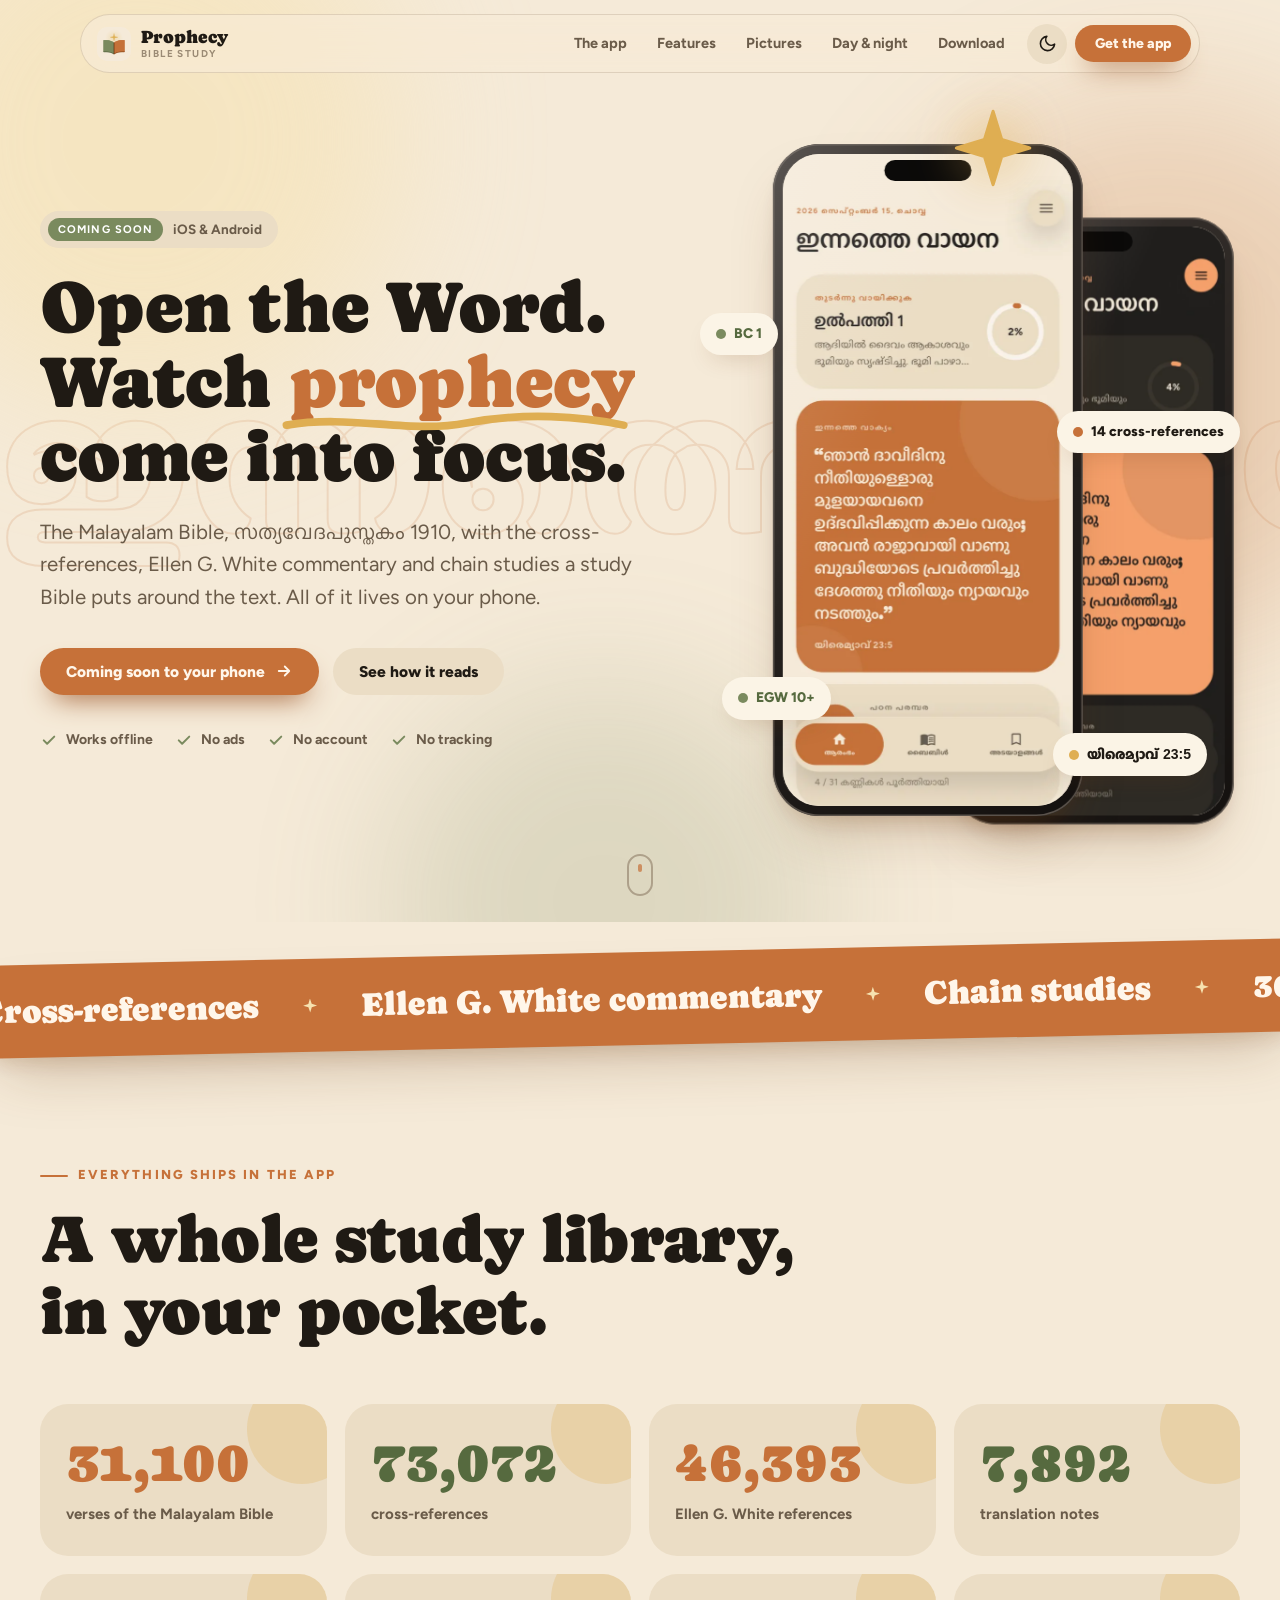
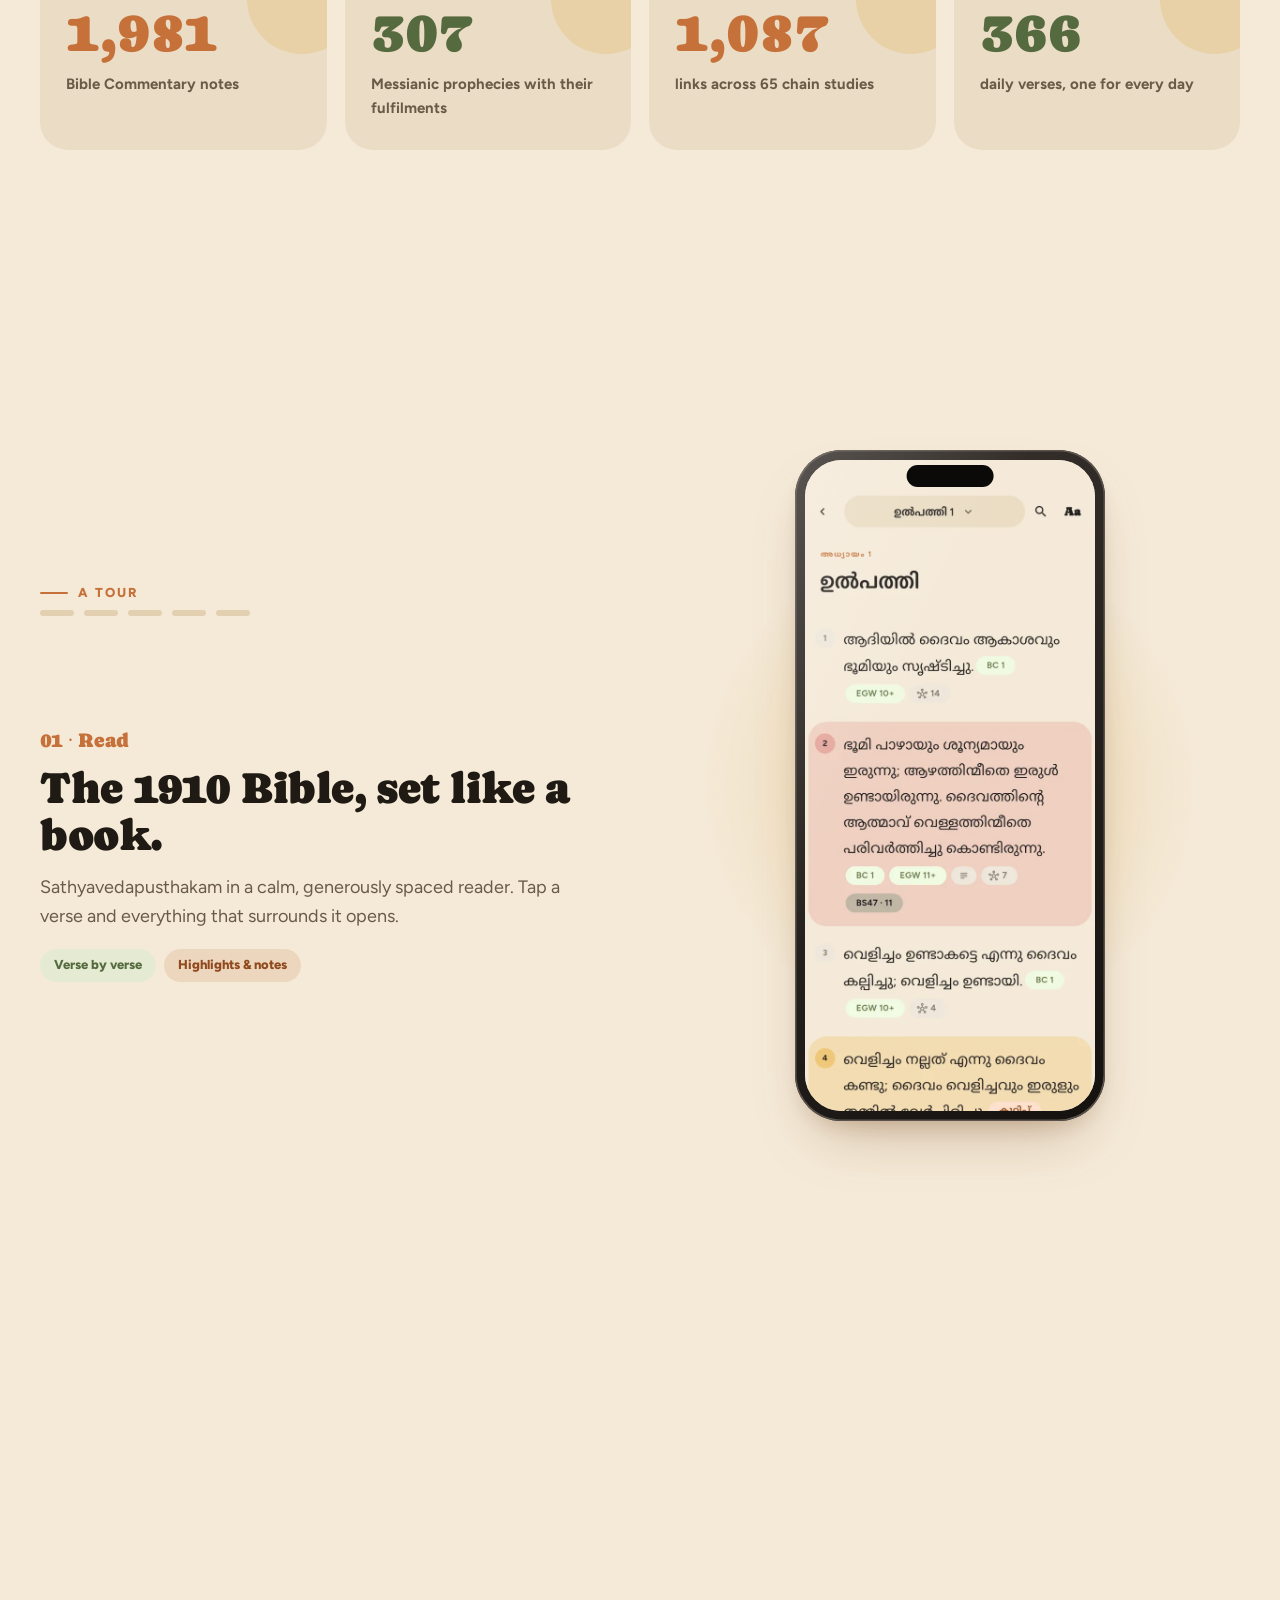
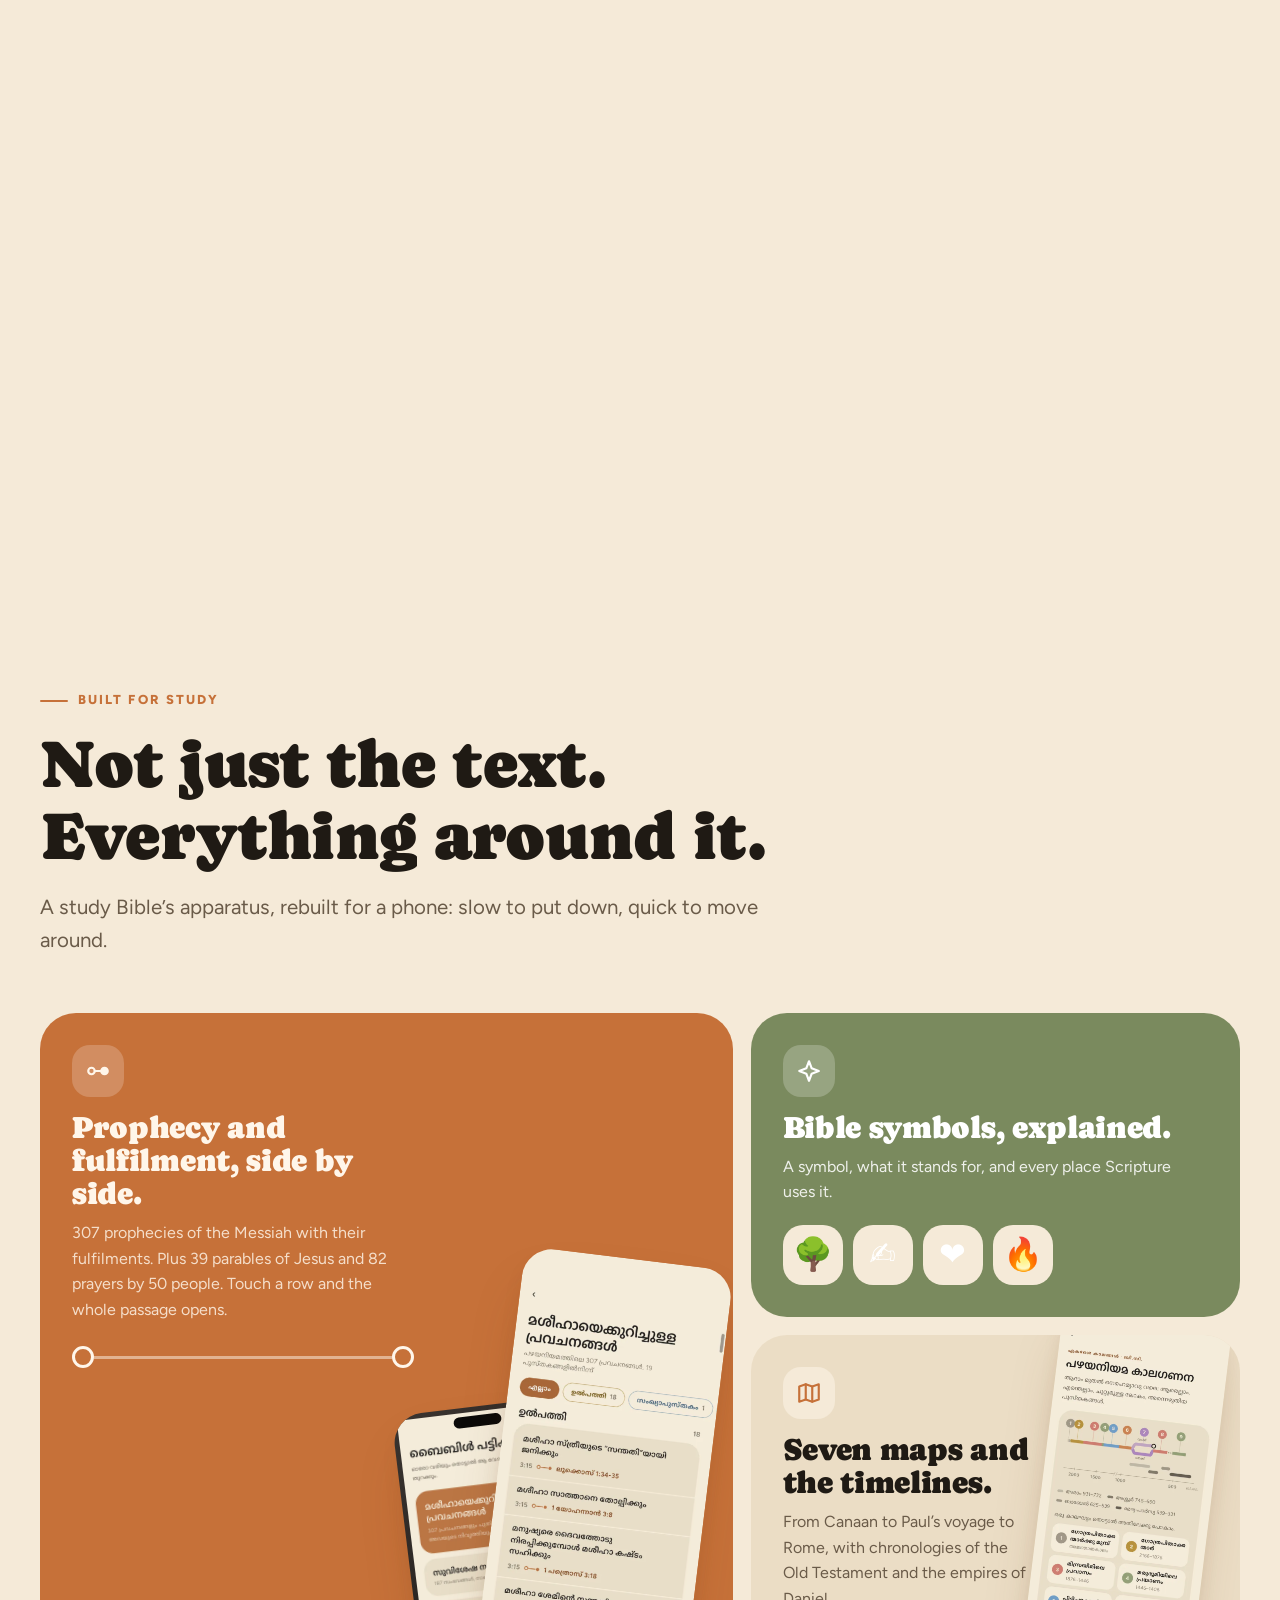
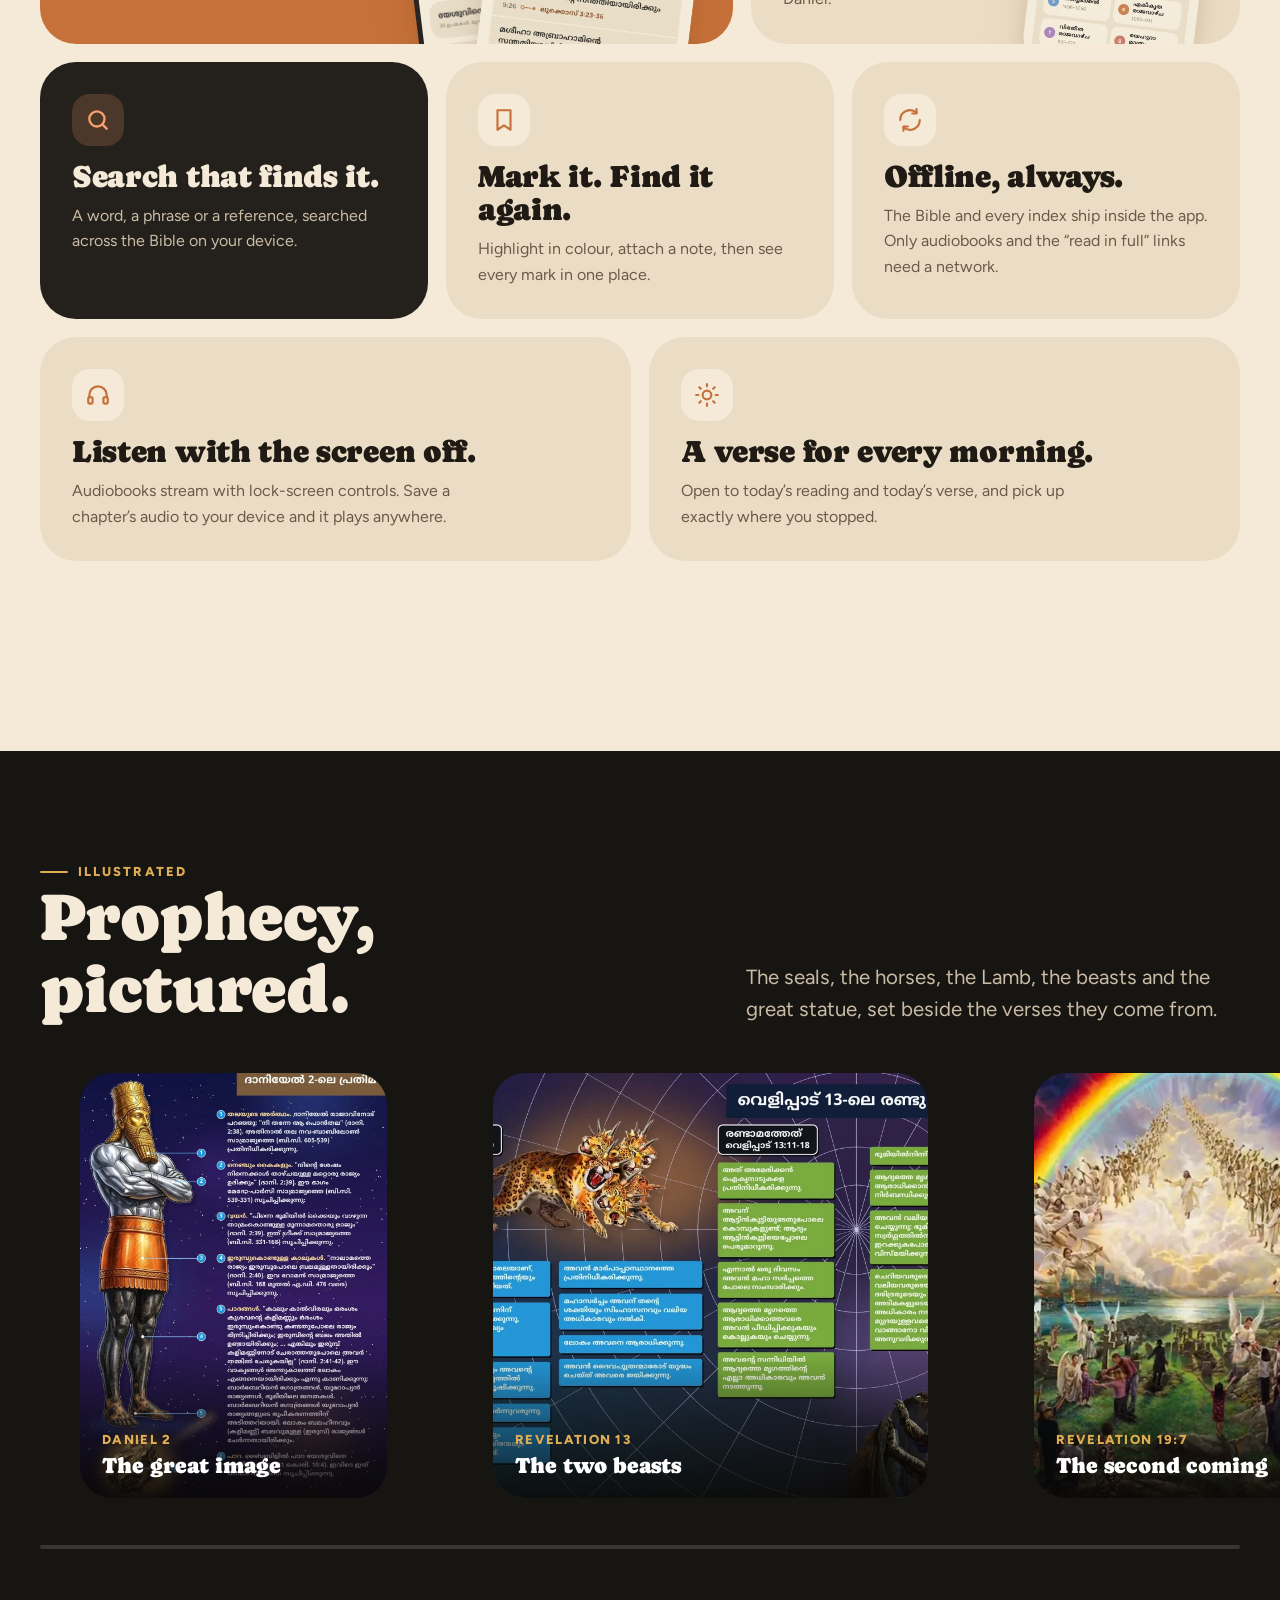
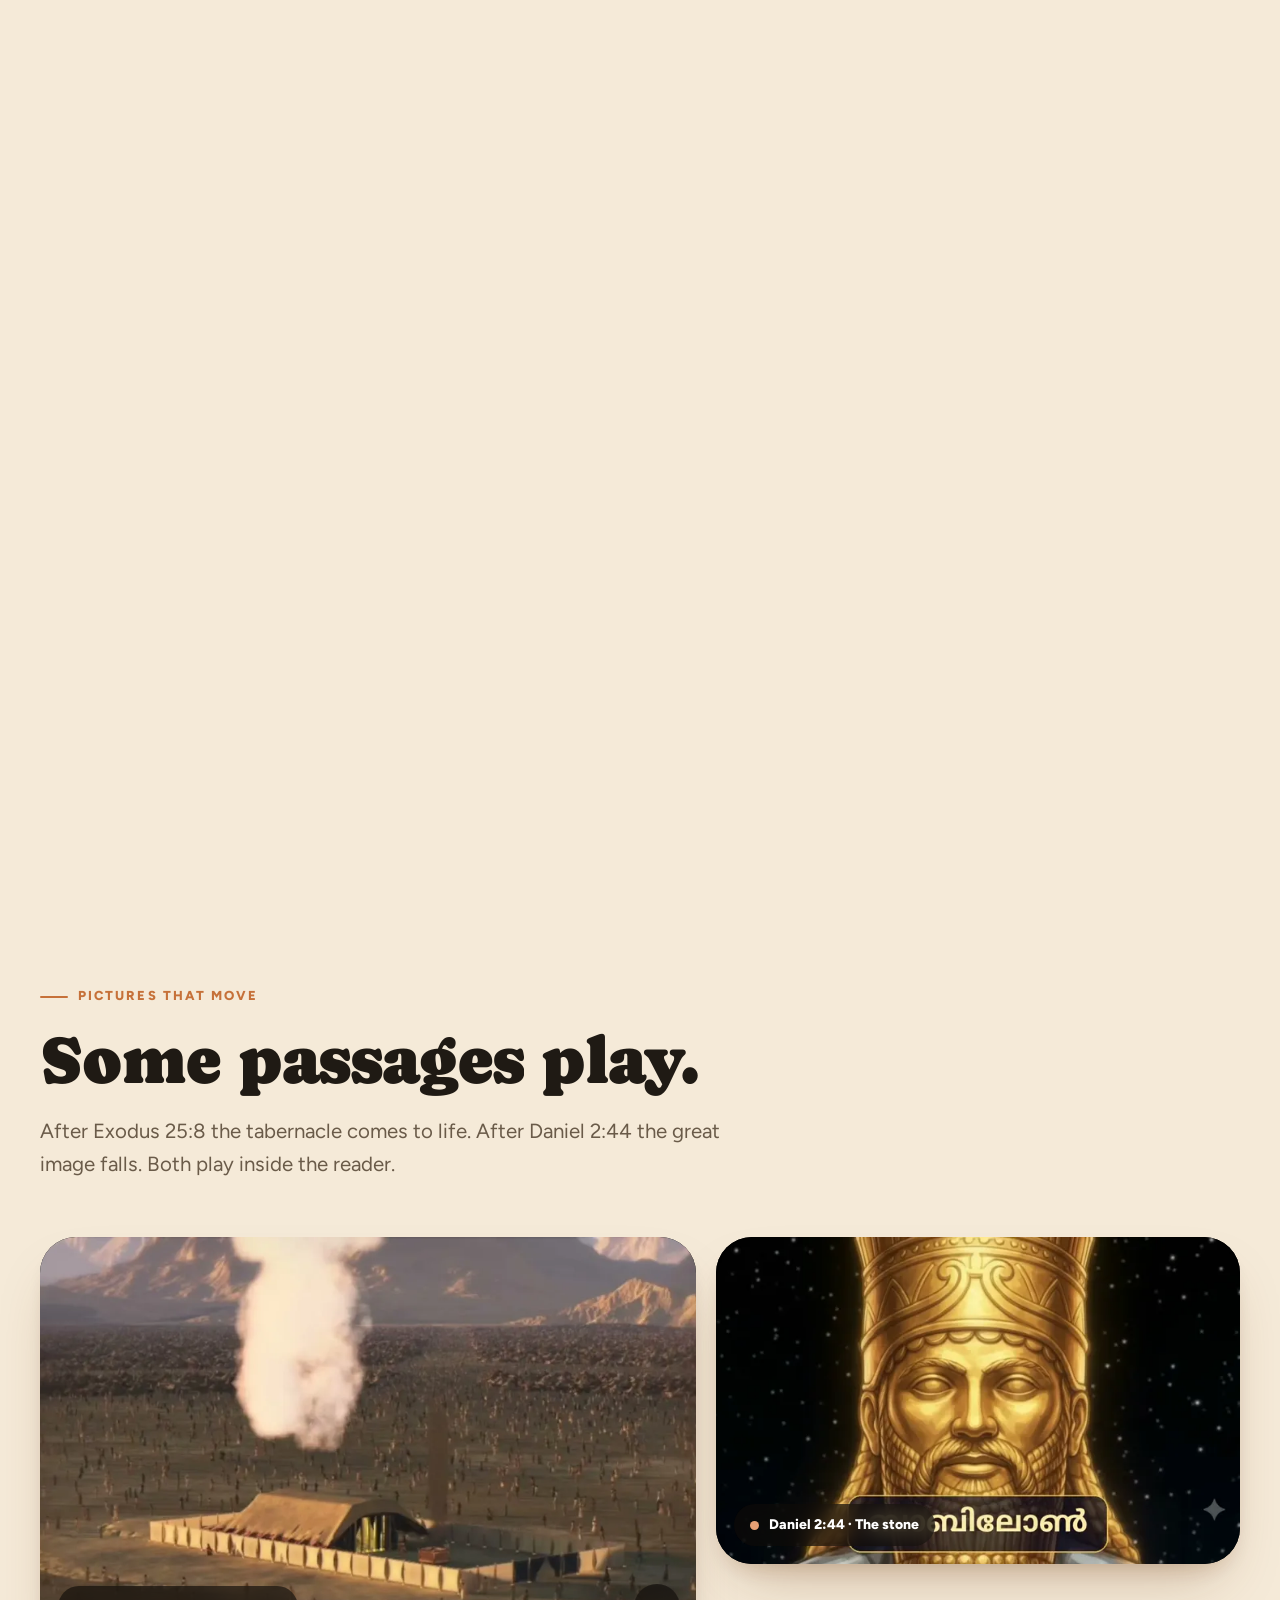
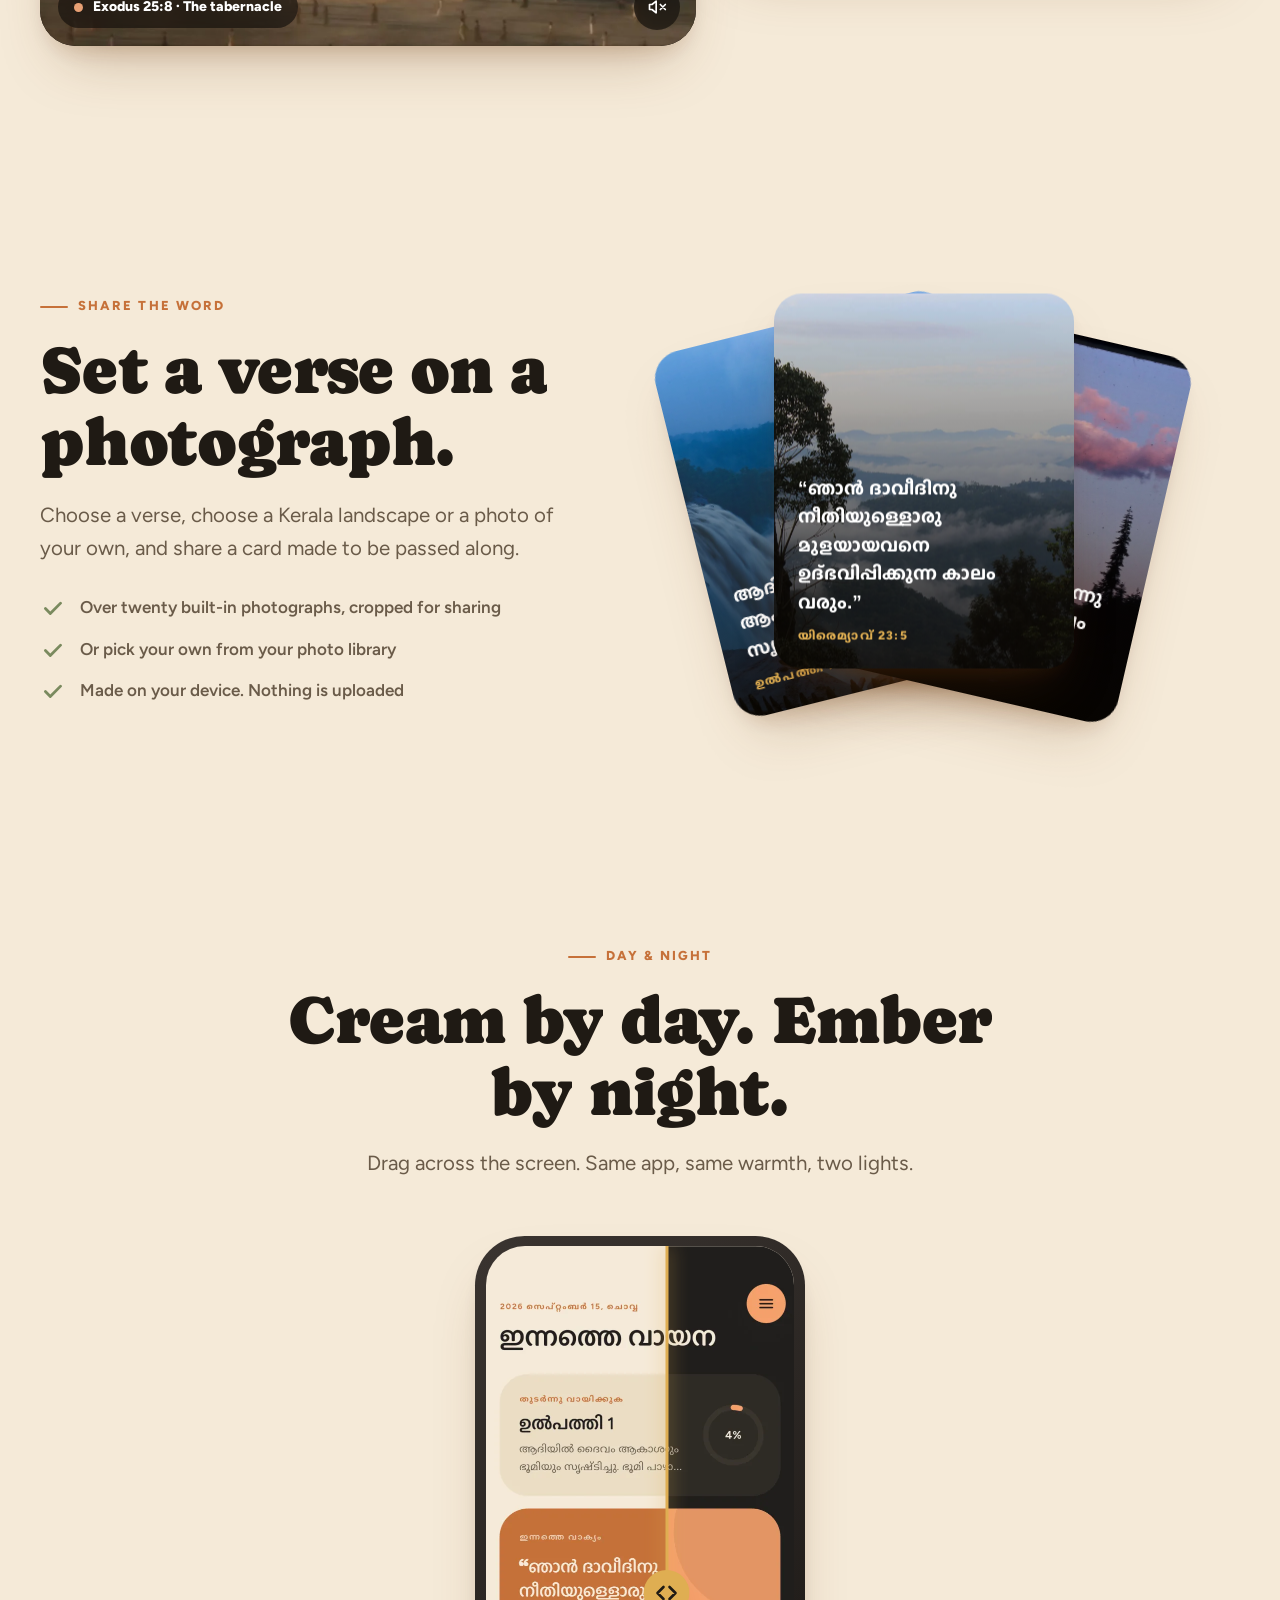
==== commit acd49cb6: "updated email" ====
--- a/malayalam_prophecy_study_bible/index.html
+++ b/malayalam_prophecy_study_bible/index.html
@@ -109,7 +109,7 @@
       <div class="stat rv" style="--d:1"><b data-count="73072">73,072</b><span>cross-references</span></div>
       <div class="stat rv" style="--d:2"><b data-count="46393">46,393</b><span>Ellen G. White references</span></div>
       <div class="stat rv" style="--d:3"><b data-count="7892">7,892</b><span>translation notes</span></div>
-      <div class="stat rv" style="--d:0"><b data-count="1981">1,981</b><span>SDA Bible Commentary notes</span></div>
+      <div class="stat rv" style="--d:0"><b data-count="1981">1,981</b><span>Bible Commentary notes</span></div>
       <div class="stat rv" style="--d:1"><b data-count="307">307</b><span>Messianic prophecies with their fulfilments</span></div>
       <div class="stat rv" style="--d:2"><b data-count="1087">1,087</b><span>links across 65 chain studies</span></div>
       <div class="stat rv" style="--d:3"><b data-count="366">366</b><span>daily verses, one for every day</span></div>
@@ -140,7 +140,7 @@
       <article class="step">
         <span class="num">03 · Commentary</span>
         <h3>Ellen G. White, beside the verse.</h3>
-        <p>The SDA Bible Commentary and Ellen G. White’s own references, with the commentary in Malayalam and the English one tap away.</p>
+        <p>The Commentary notes and Ellen G. White’s own references, with the commentary in Malayalam and the English one tap away.</p>
         <div class="tags"><span class="tag">BC 1</span><span class="tag">EGW 10+</span><span class="tag t">Malayalam &amp; English</span></div>
       </article>
       <article class="step">
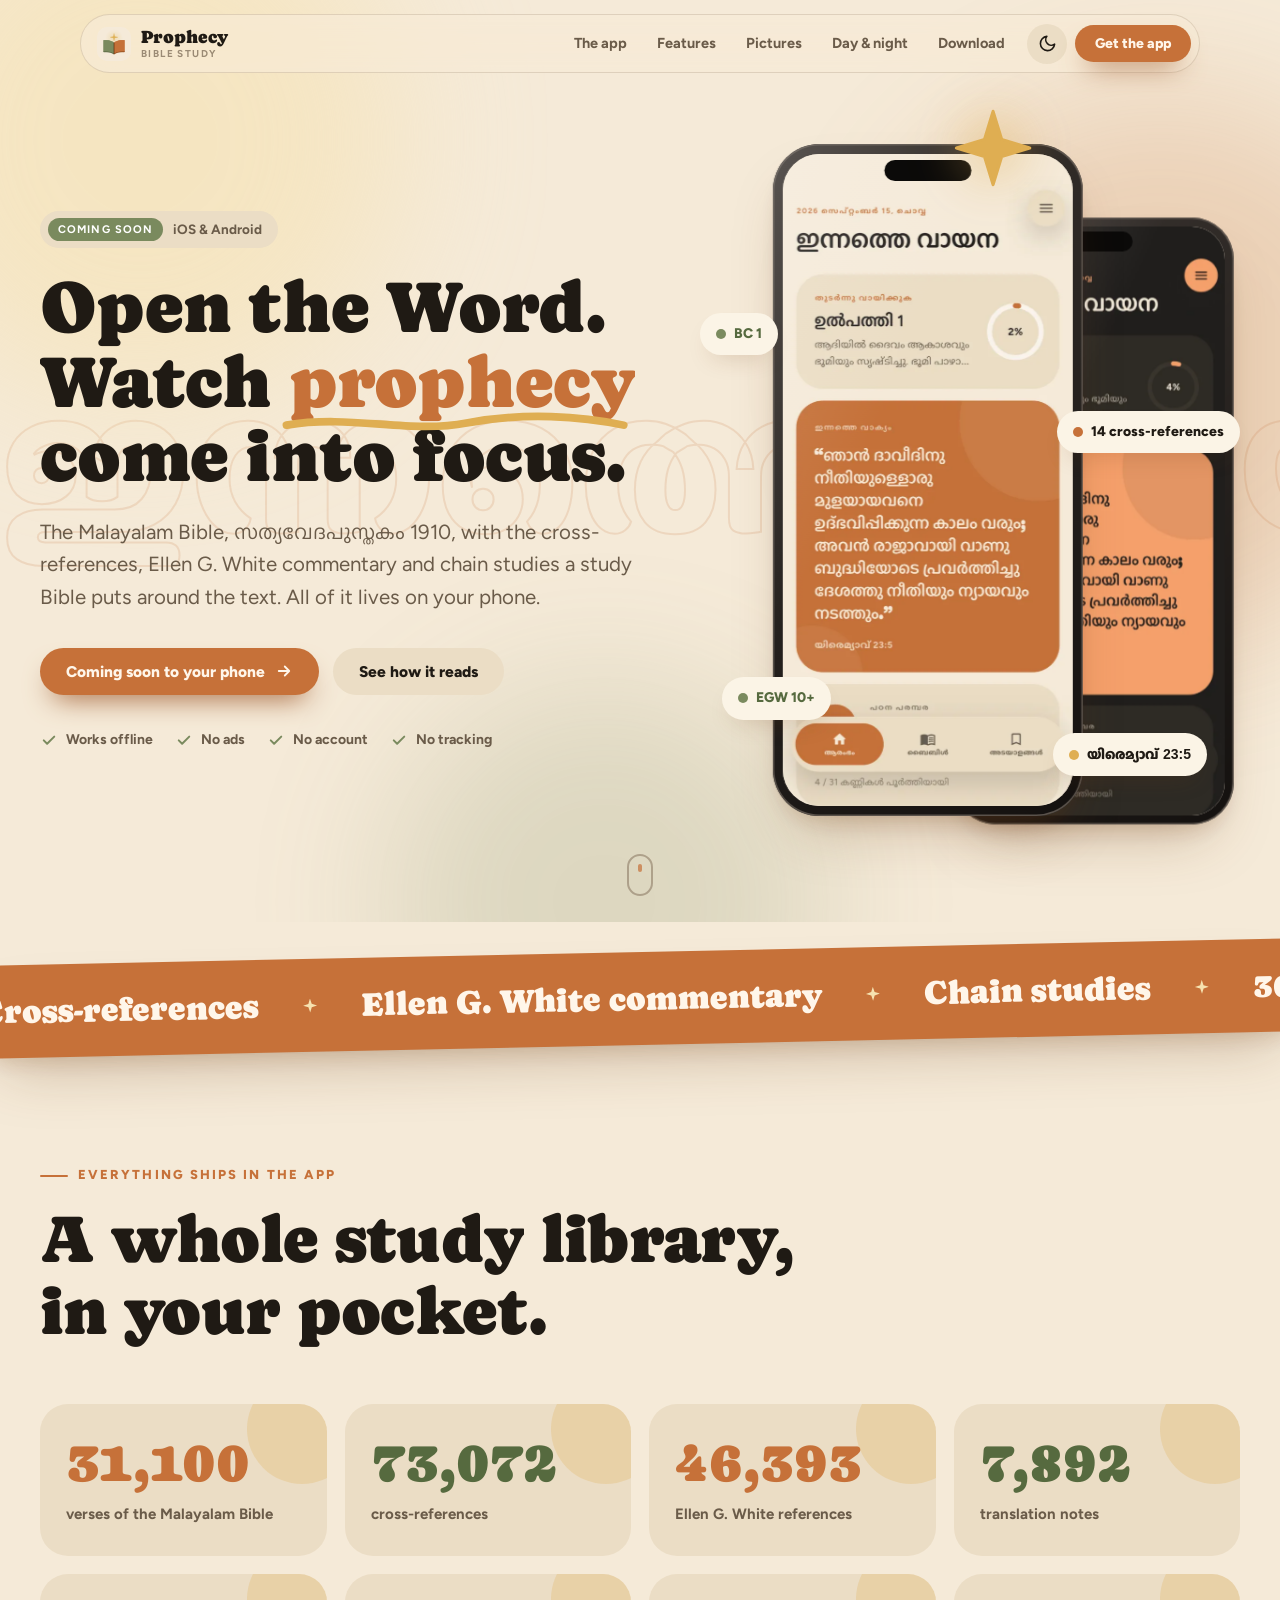
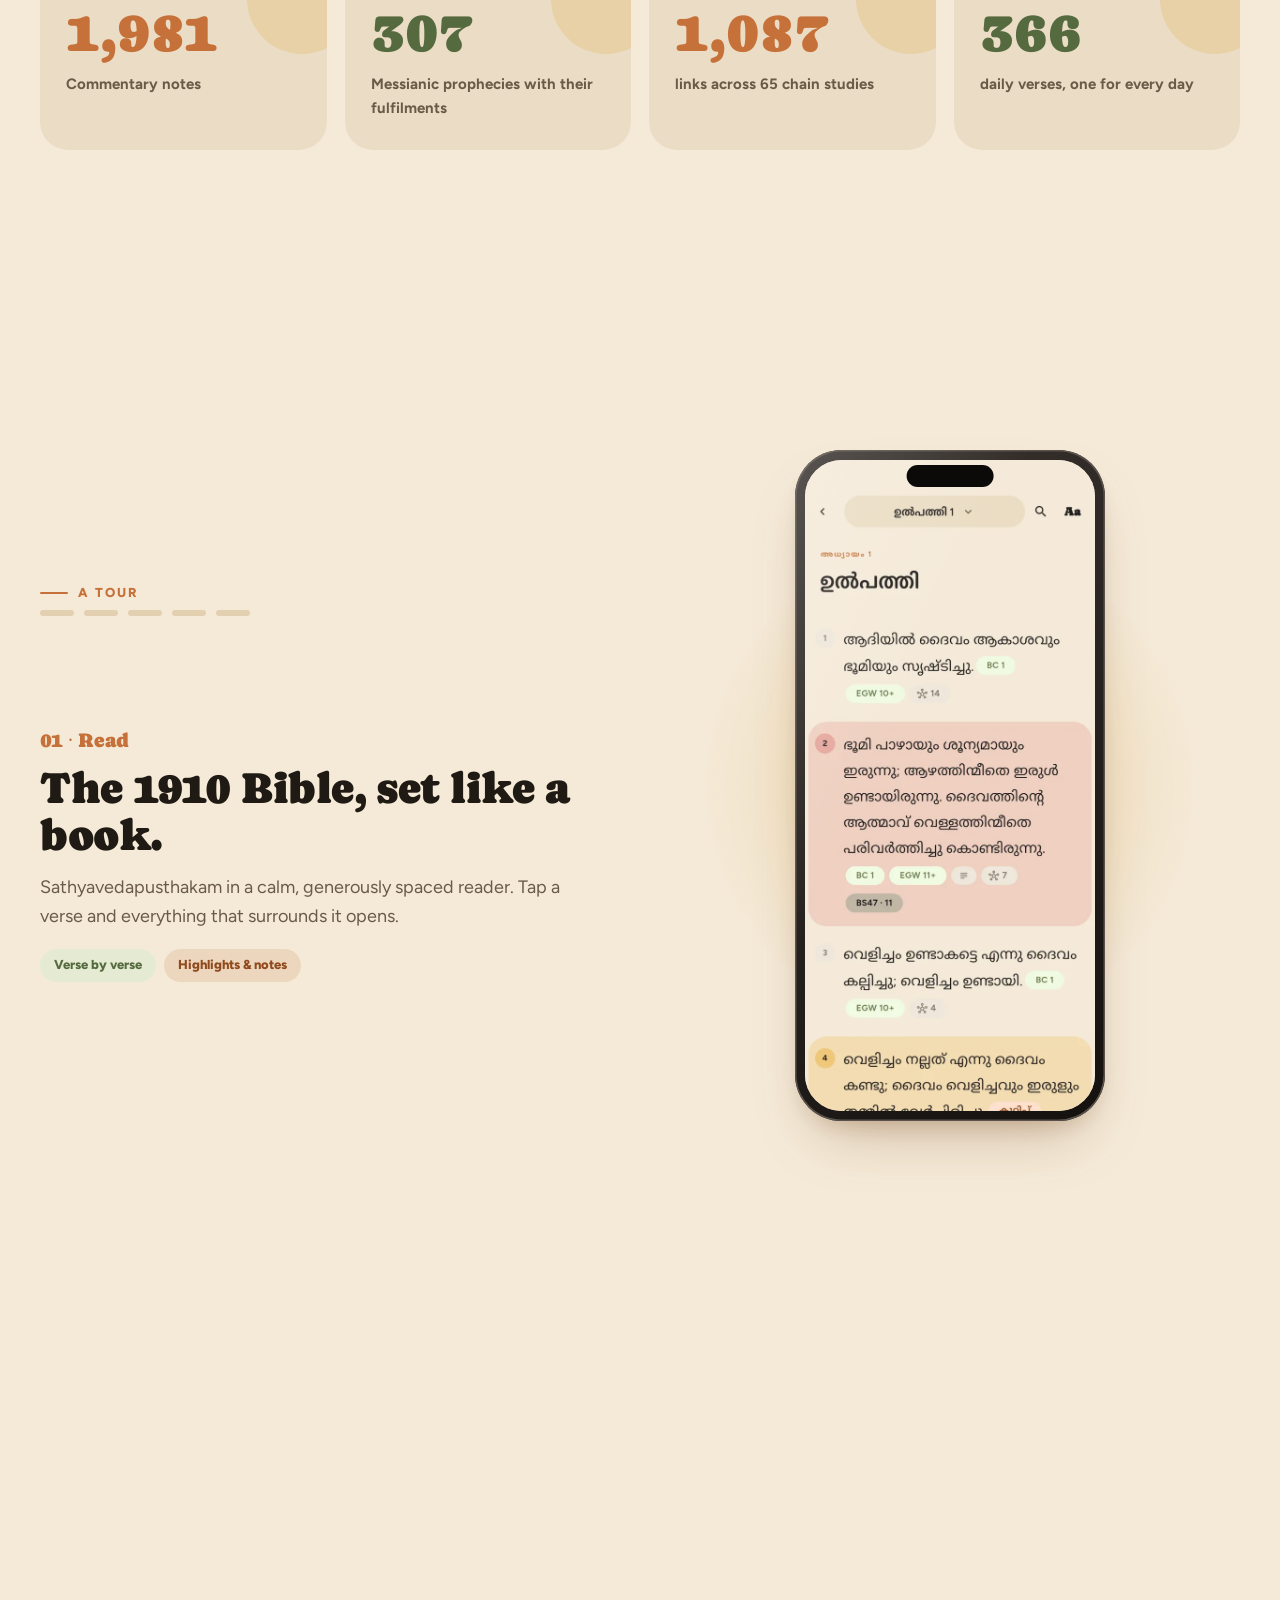
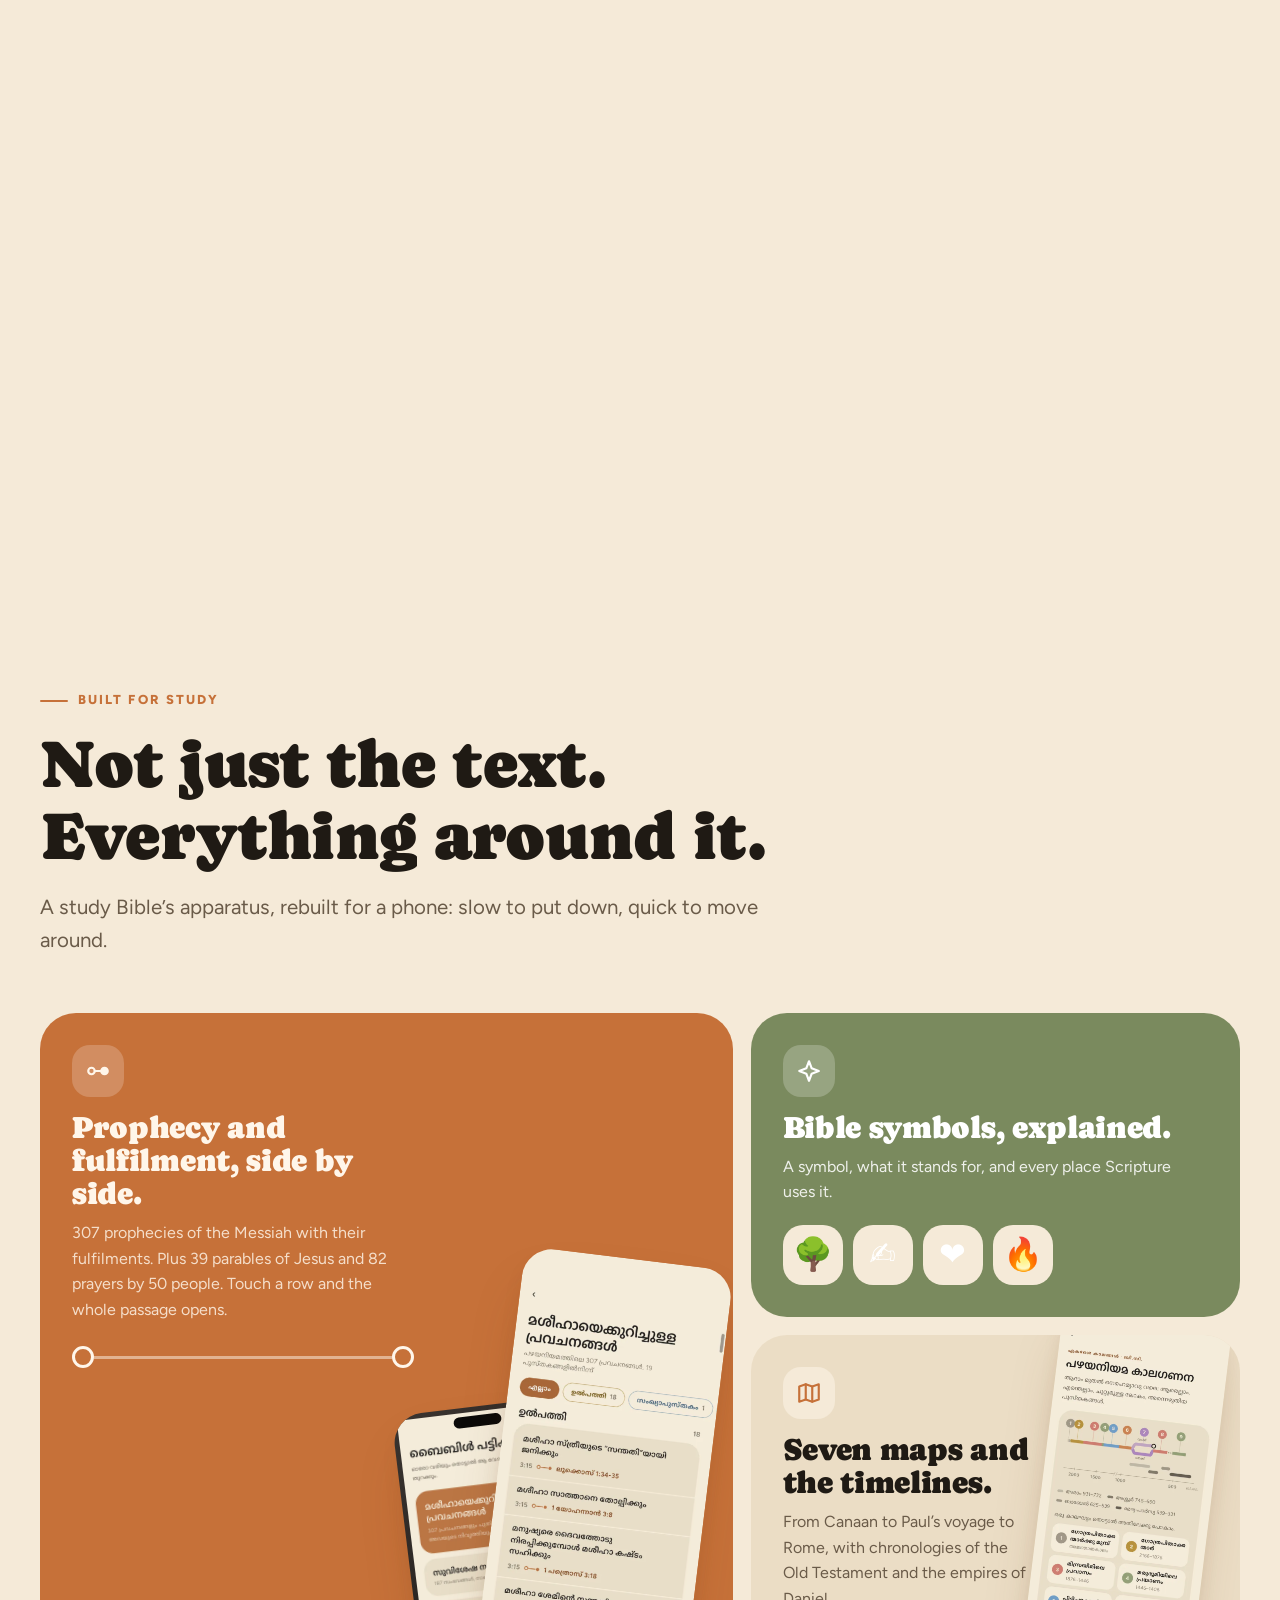
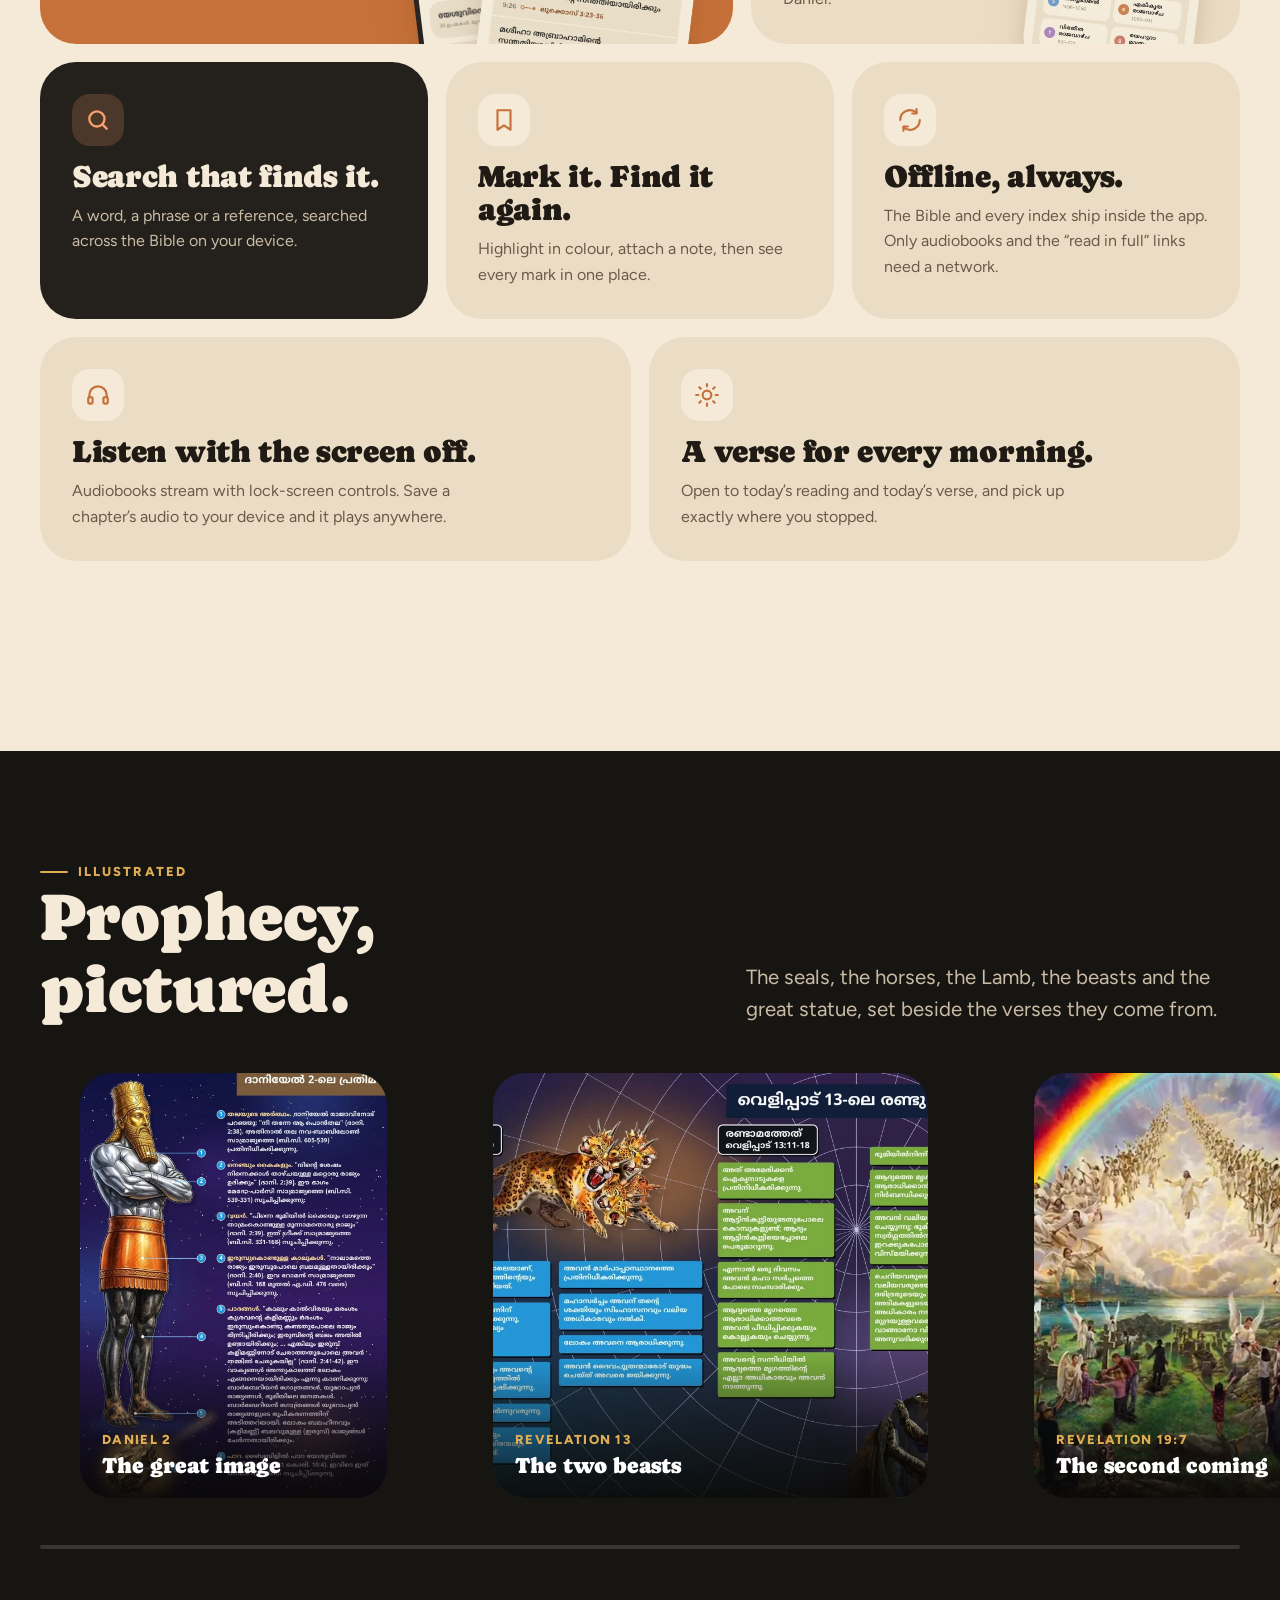
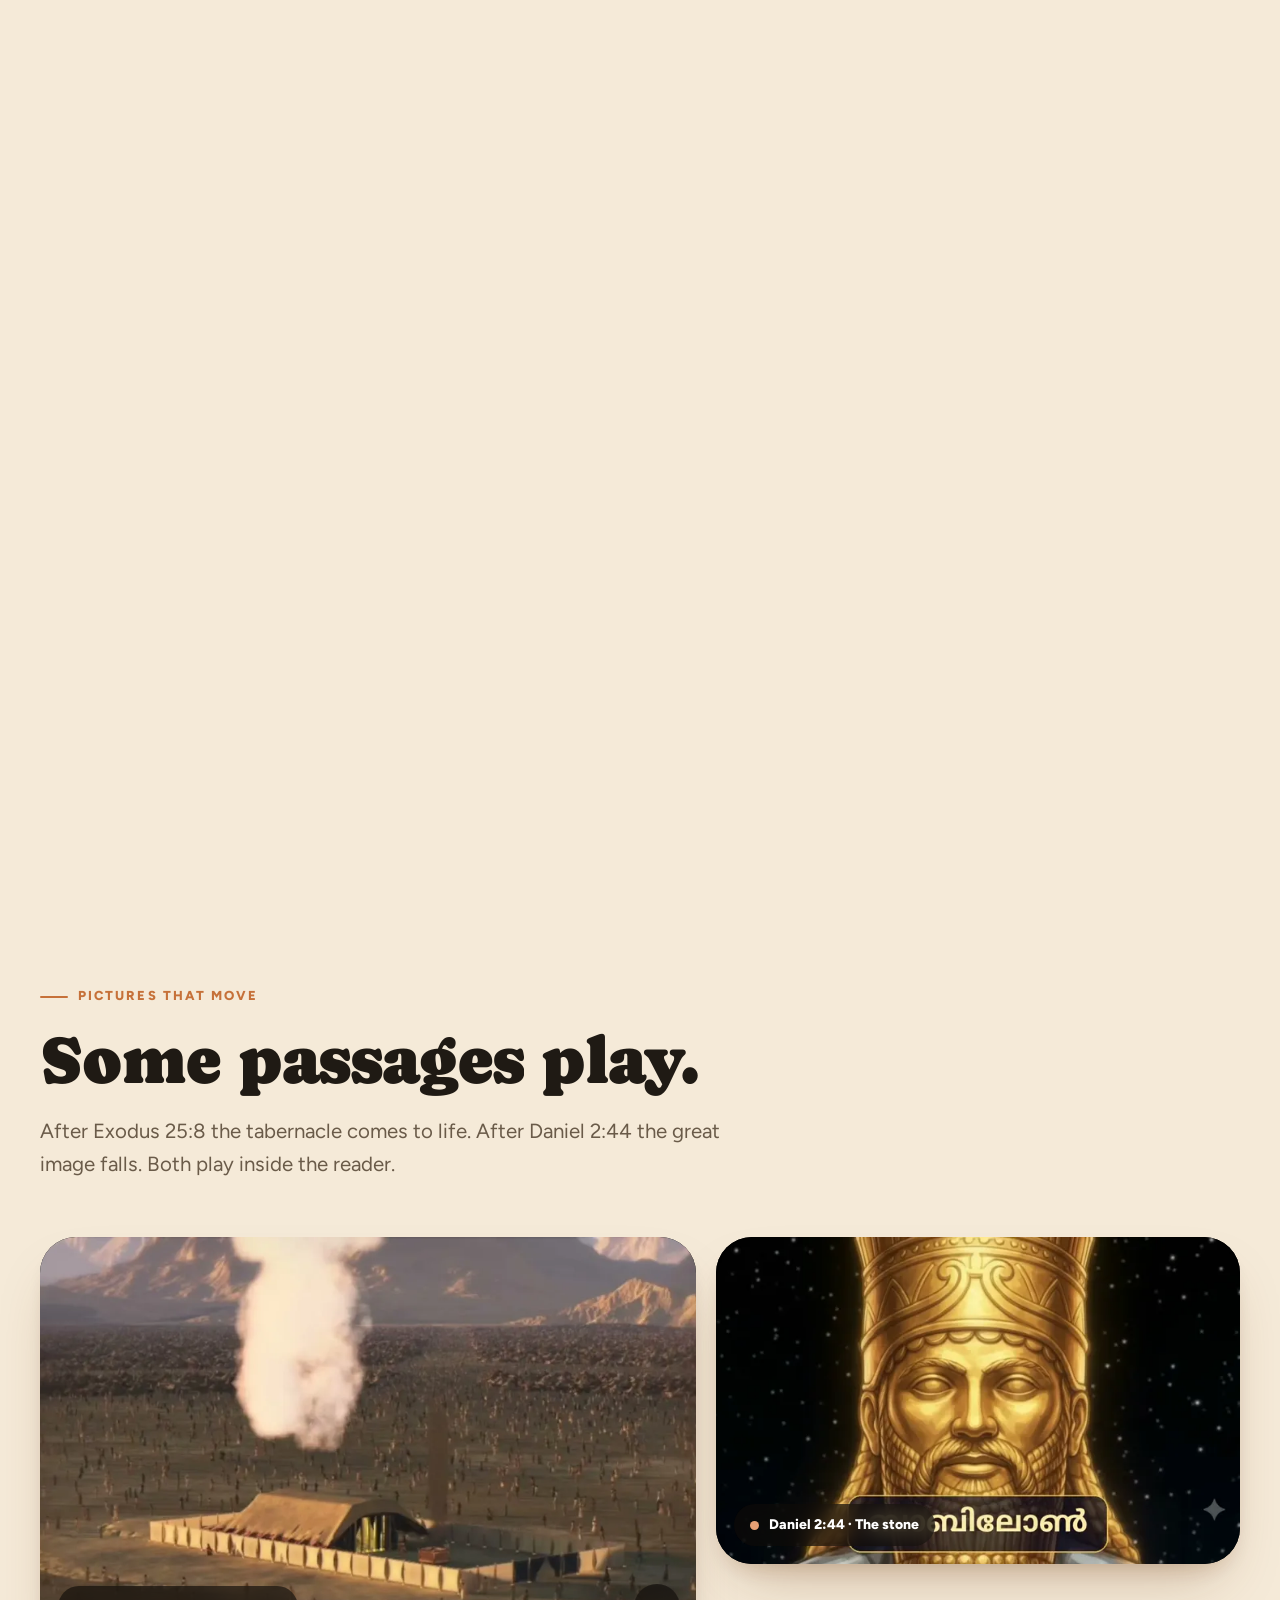
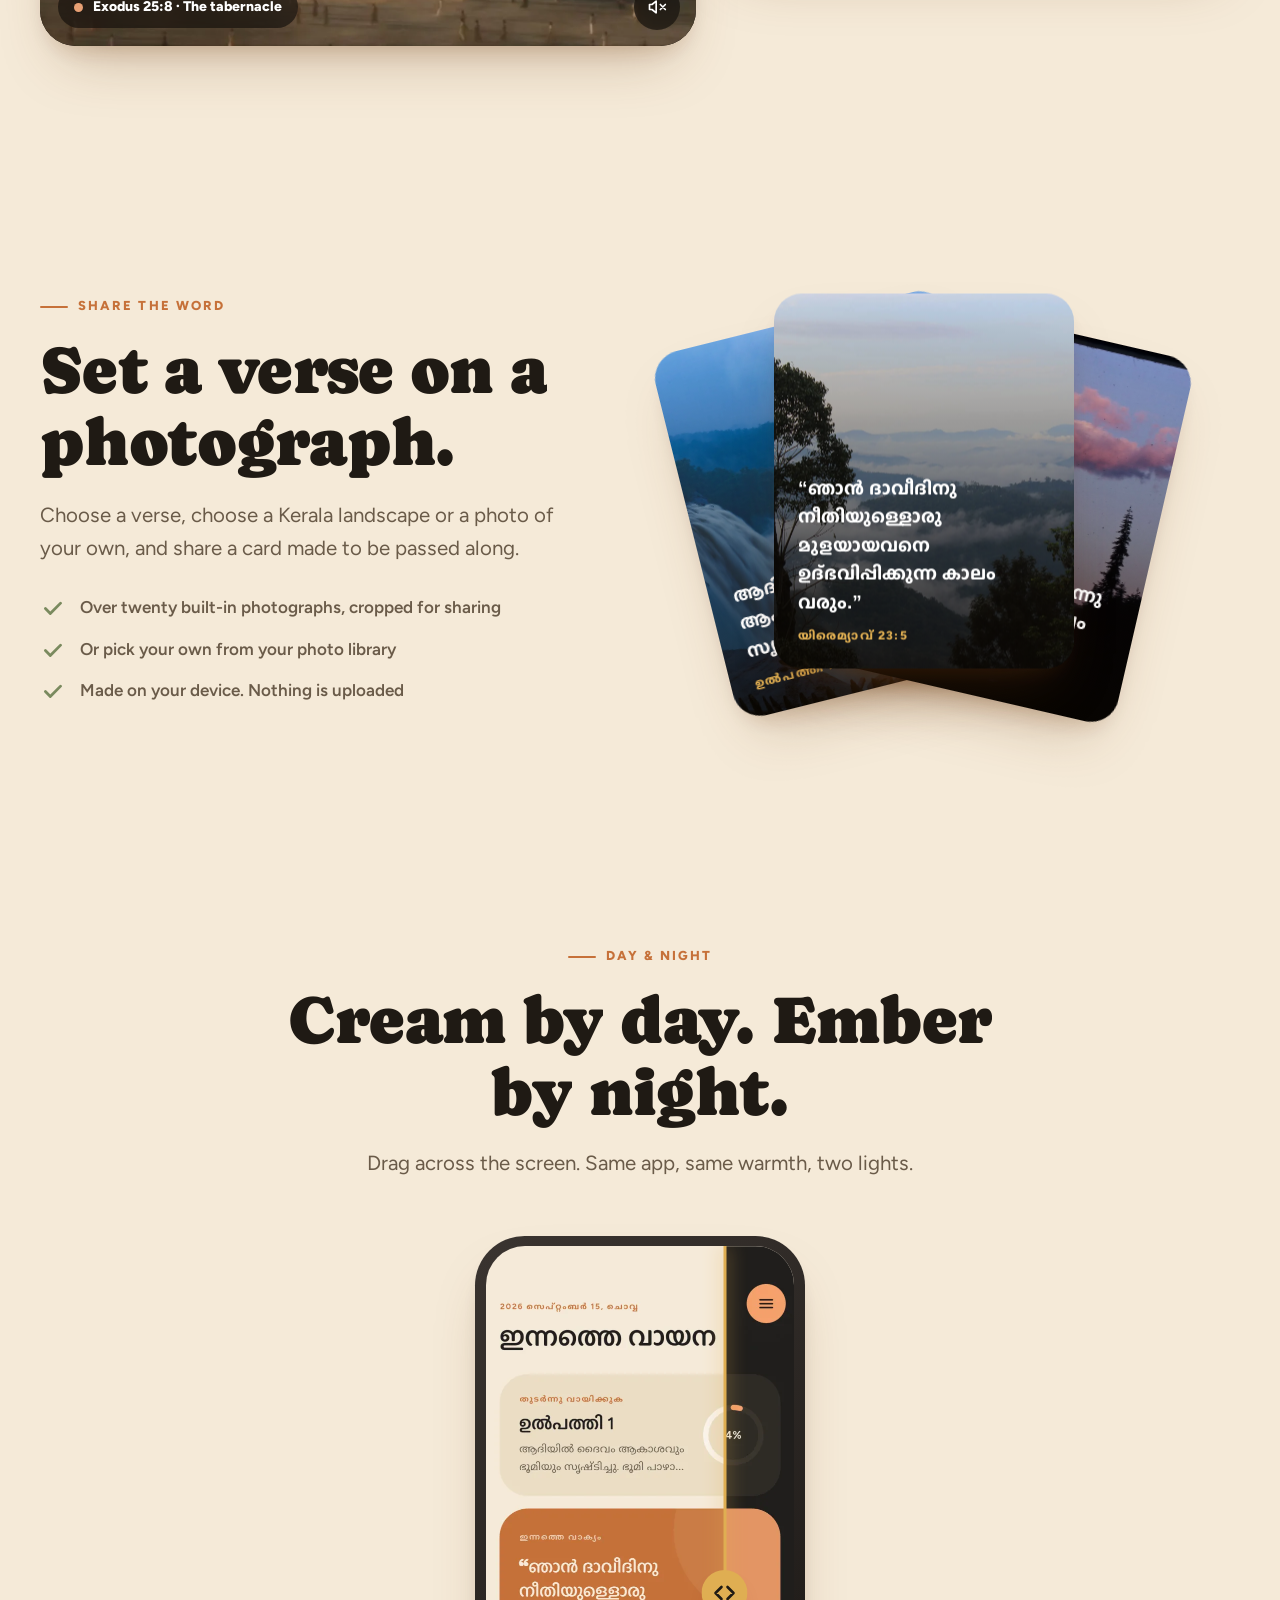
==== commit 6c2eeedd: "updated email" ====
--- a/malayalam_prophecy_study_bible/index.html
+++ b/malayalam_prophecy_study_bible/index.html
@@ -109,7 +109,7 @@
       <div class="stat rv" style="--d:1"><b data-count="73072">73,072</b><span>cross-references</span></div>
       <div class="stat rv" style="--d:2"><b data-count="46393">46,393</b><span>Ellen G. White references</span></div>
       <div class="stat rv" style="--d:3"><b data-count="7892">7,892</b><span>translation notes</span></div>
-      <div class="stat rv" style="--d:0"><b data-count="1981">1,981</b><span>Bible Commentary notes</span></div>
+      <div class="stat rv" style="--d:0"><b data-count="1981">1,981</b><span>Commentary notes</span></div>
       <div class="stat rv" style="--d:1"><b data-count="307">307</b><span>Messianic prophecies with their fulfilments</span></div>
       <div class="stat rv" style="--d:2"><b data-count="1087">1,087</b><span>links across 65 chain studies</span></div>
       <div class="stat rv" style="--d:3"><b data-count="366">366</b><span>daily verses, one for every day</span></div>
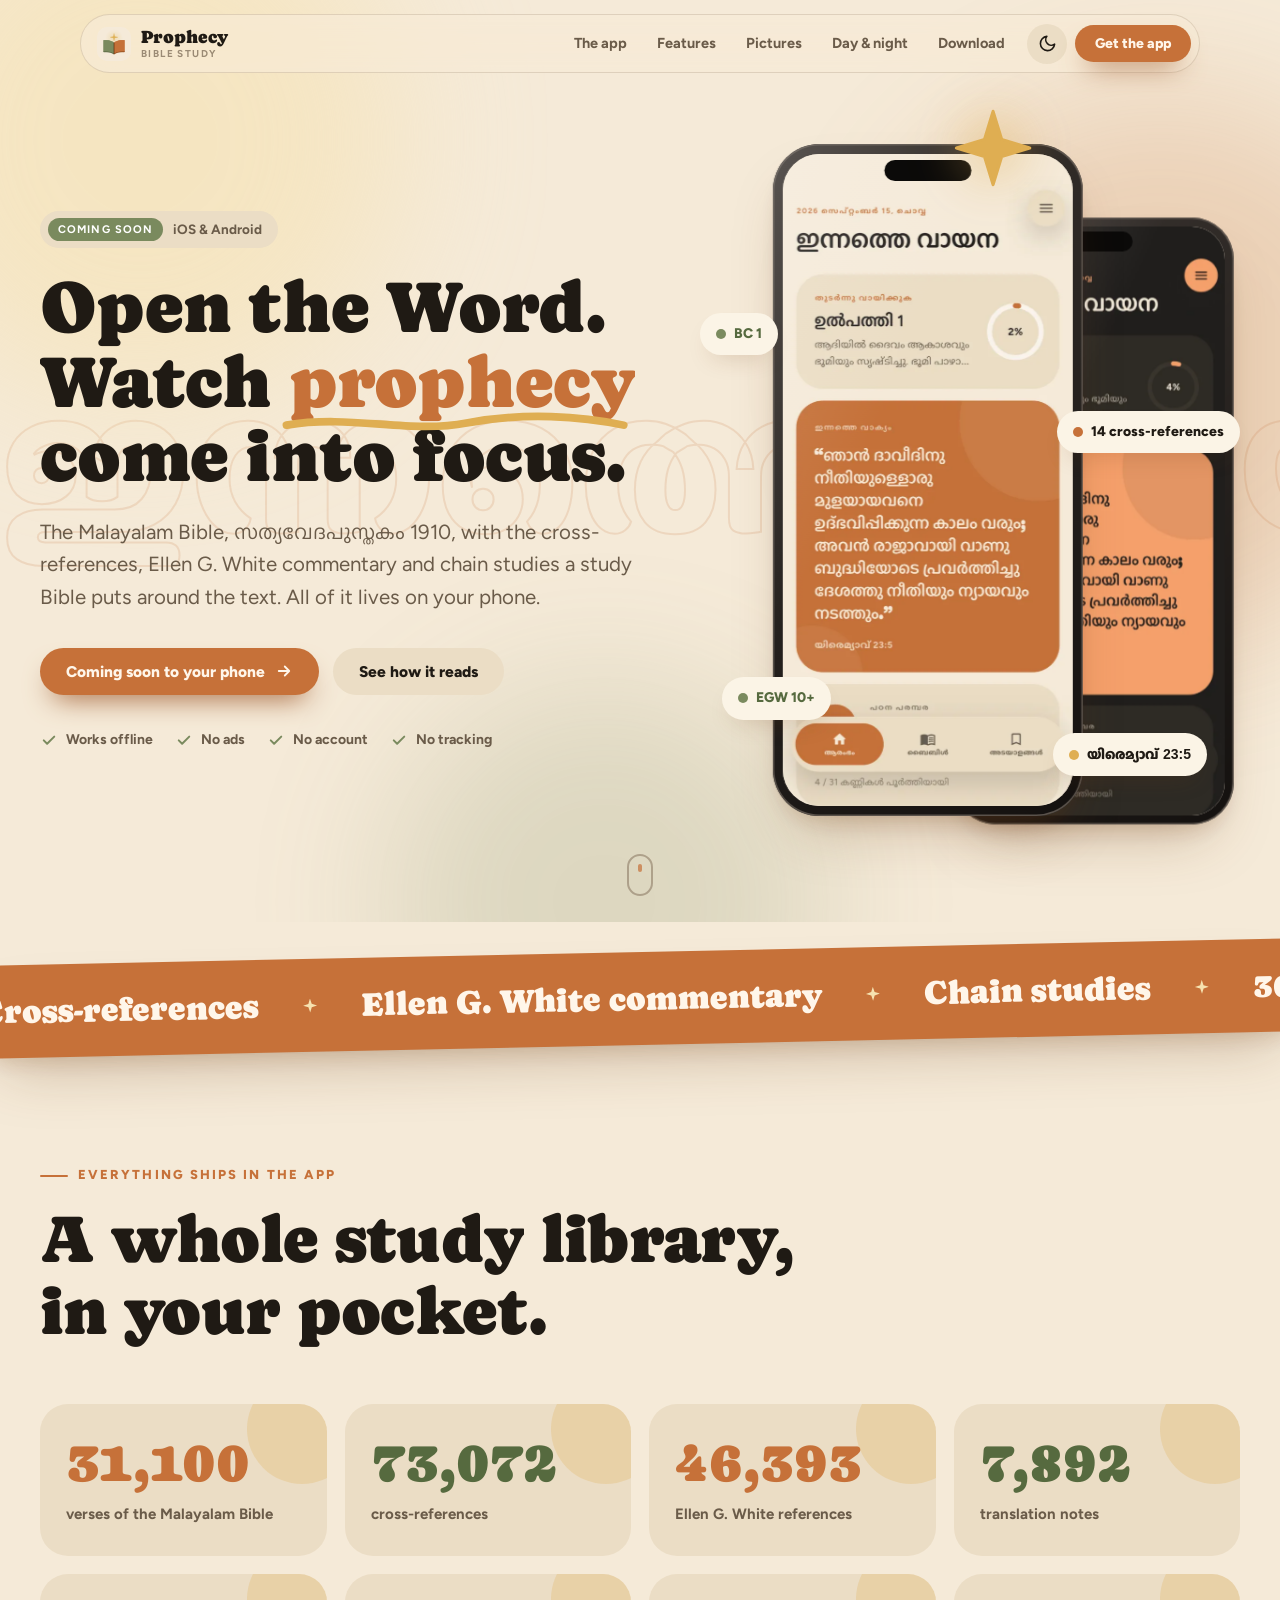
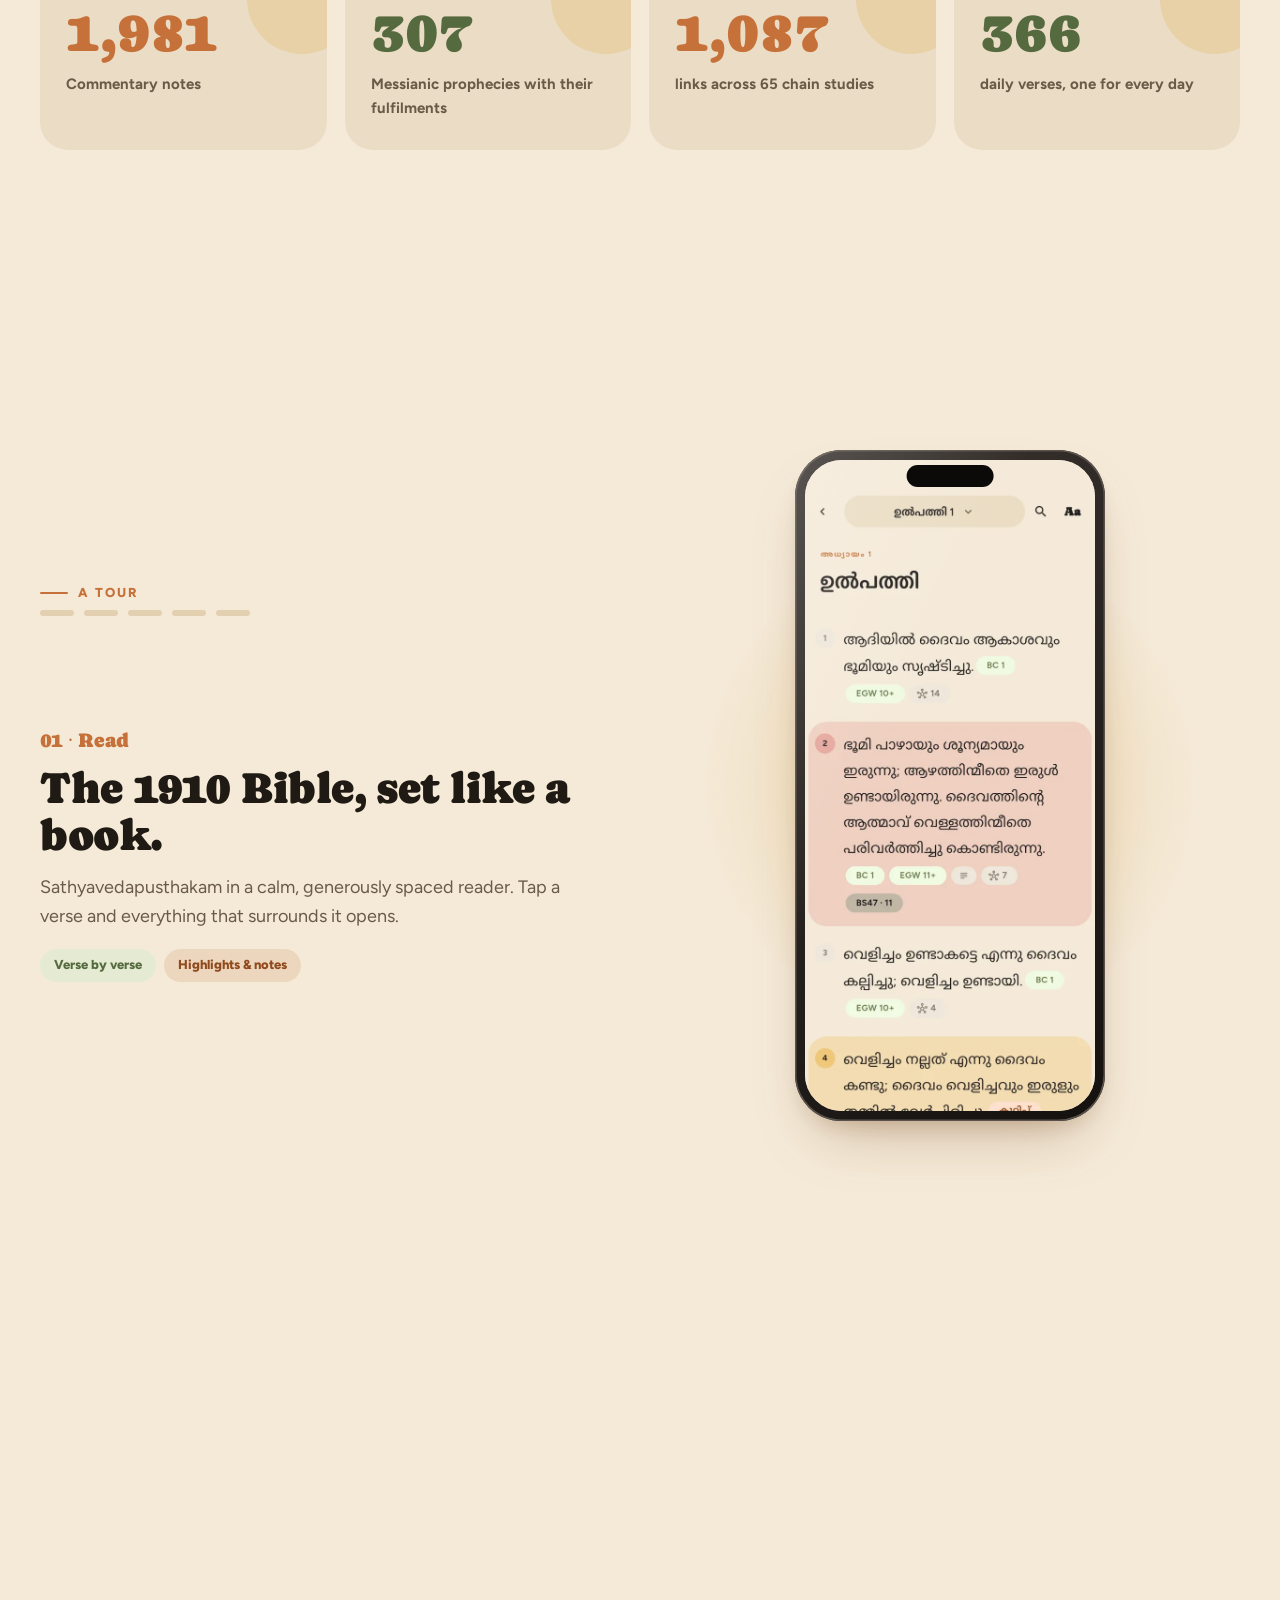
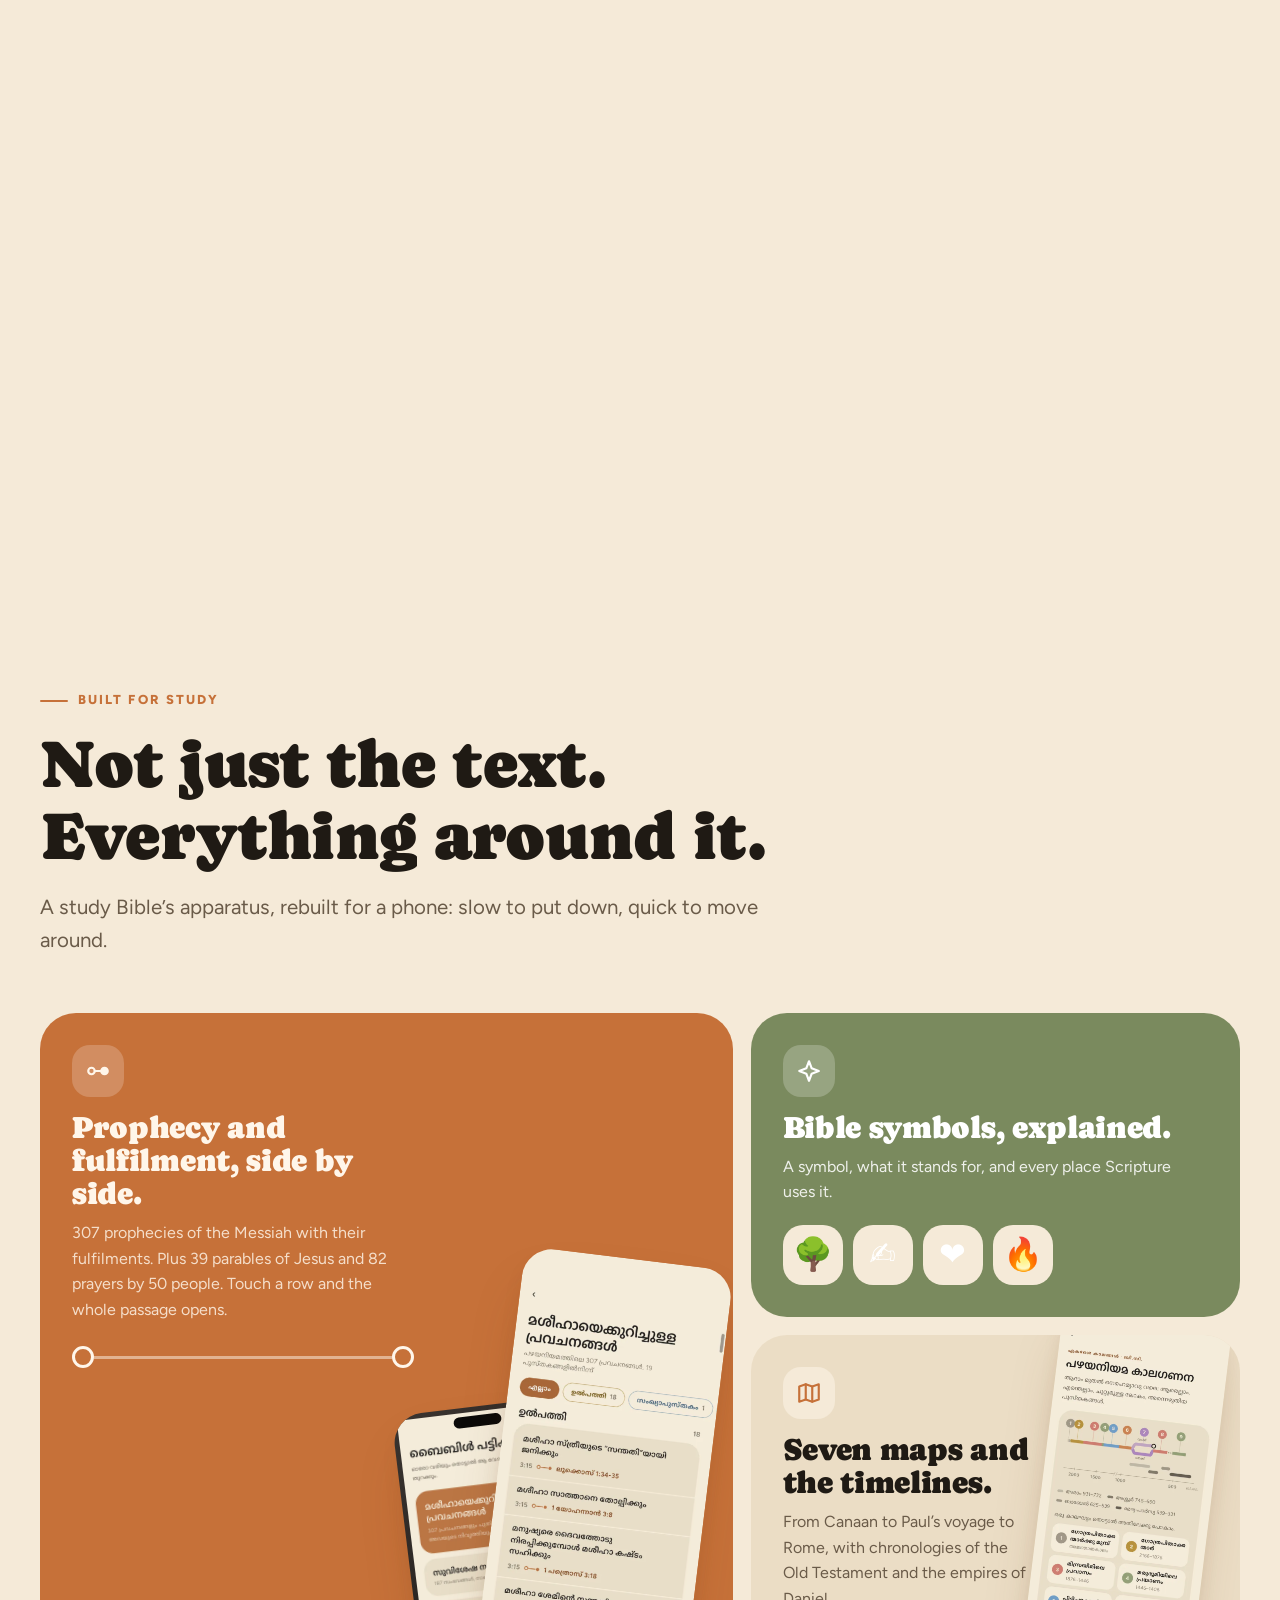
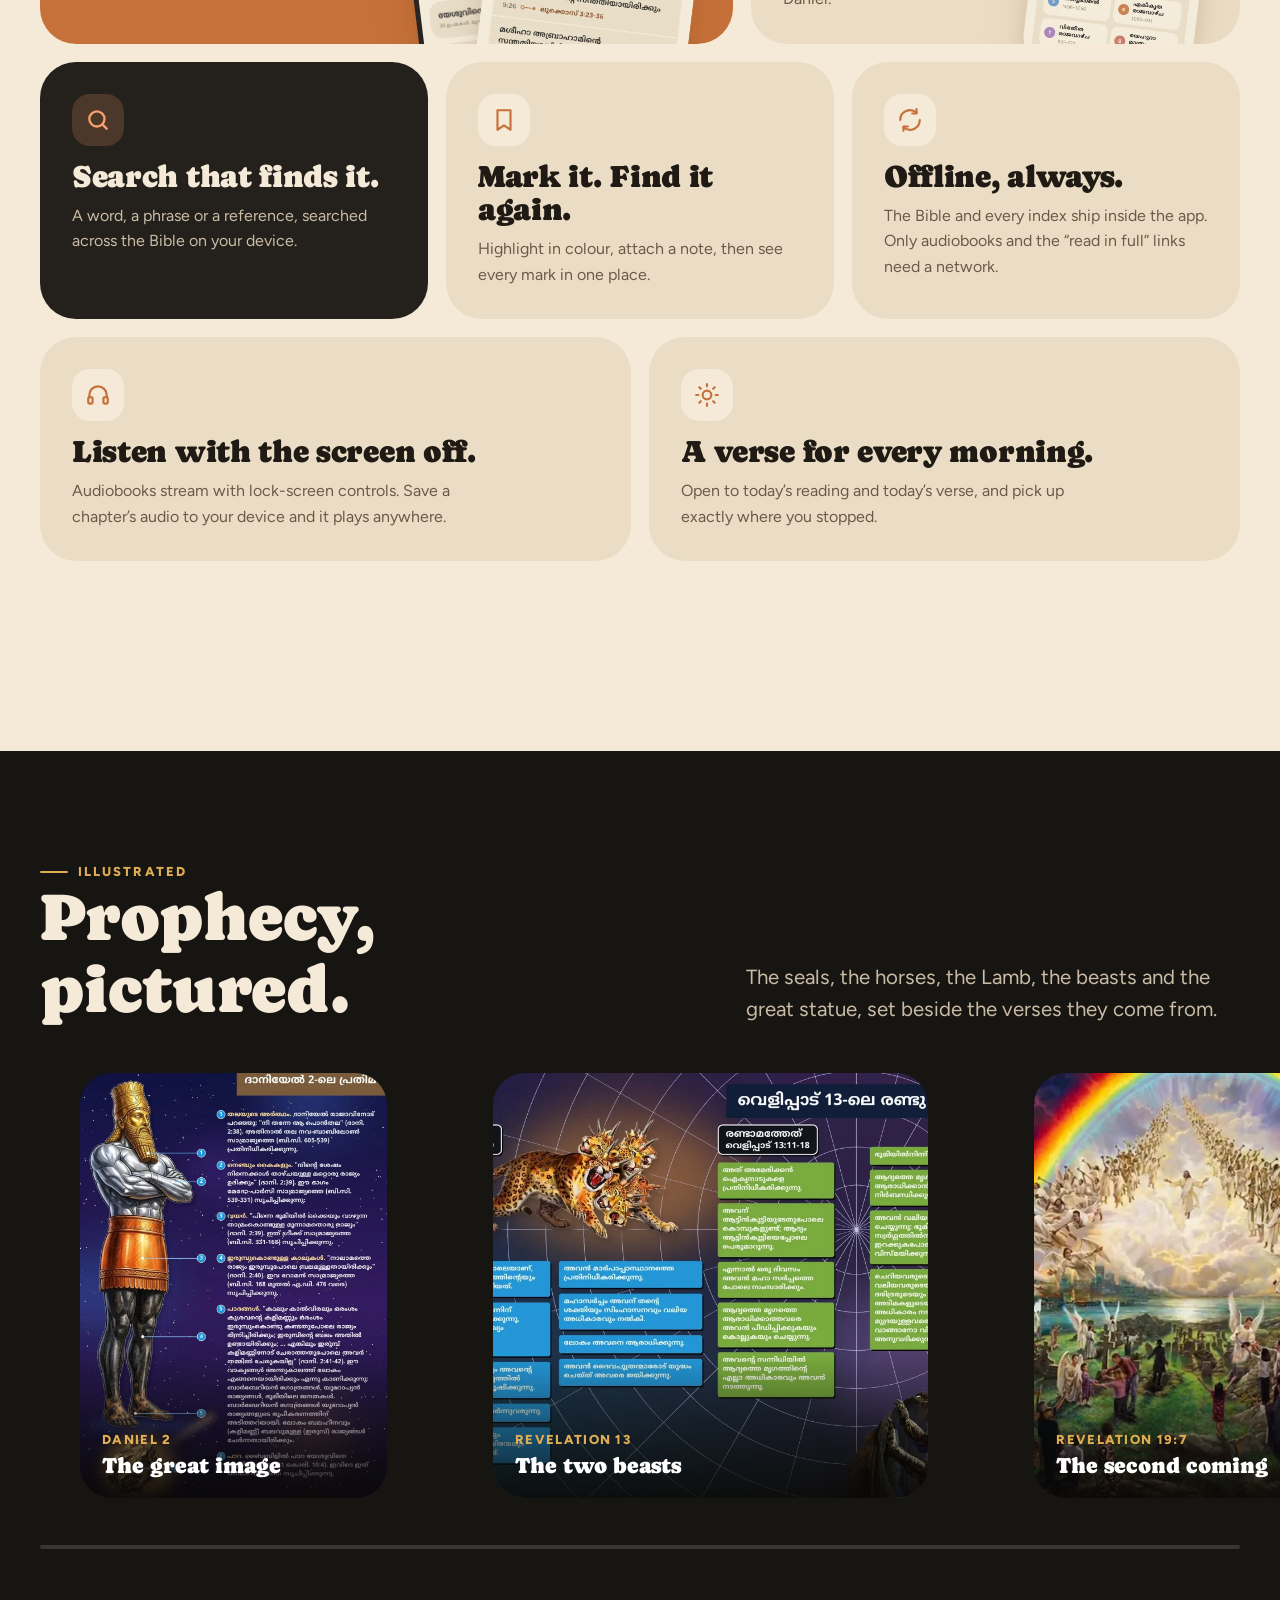
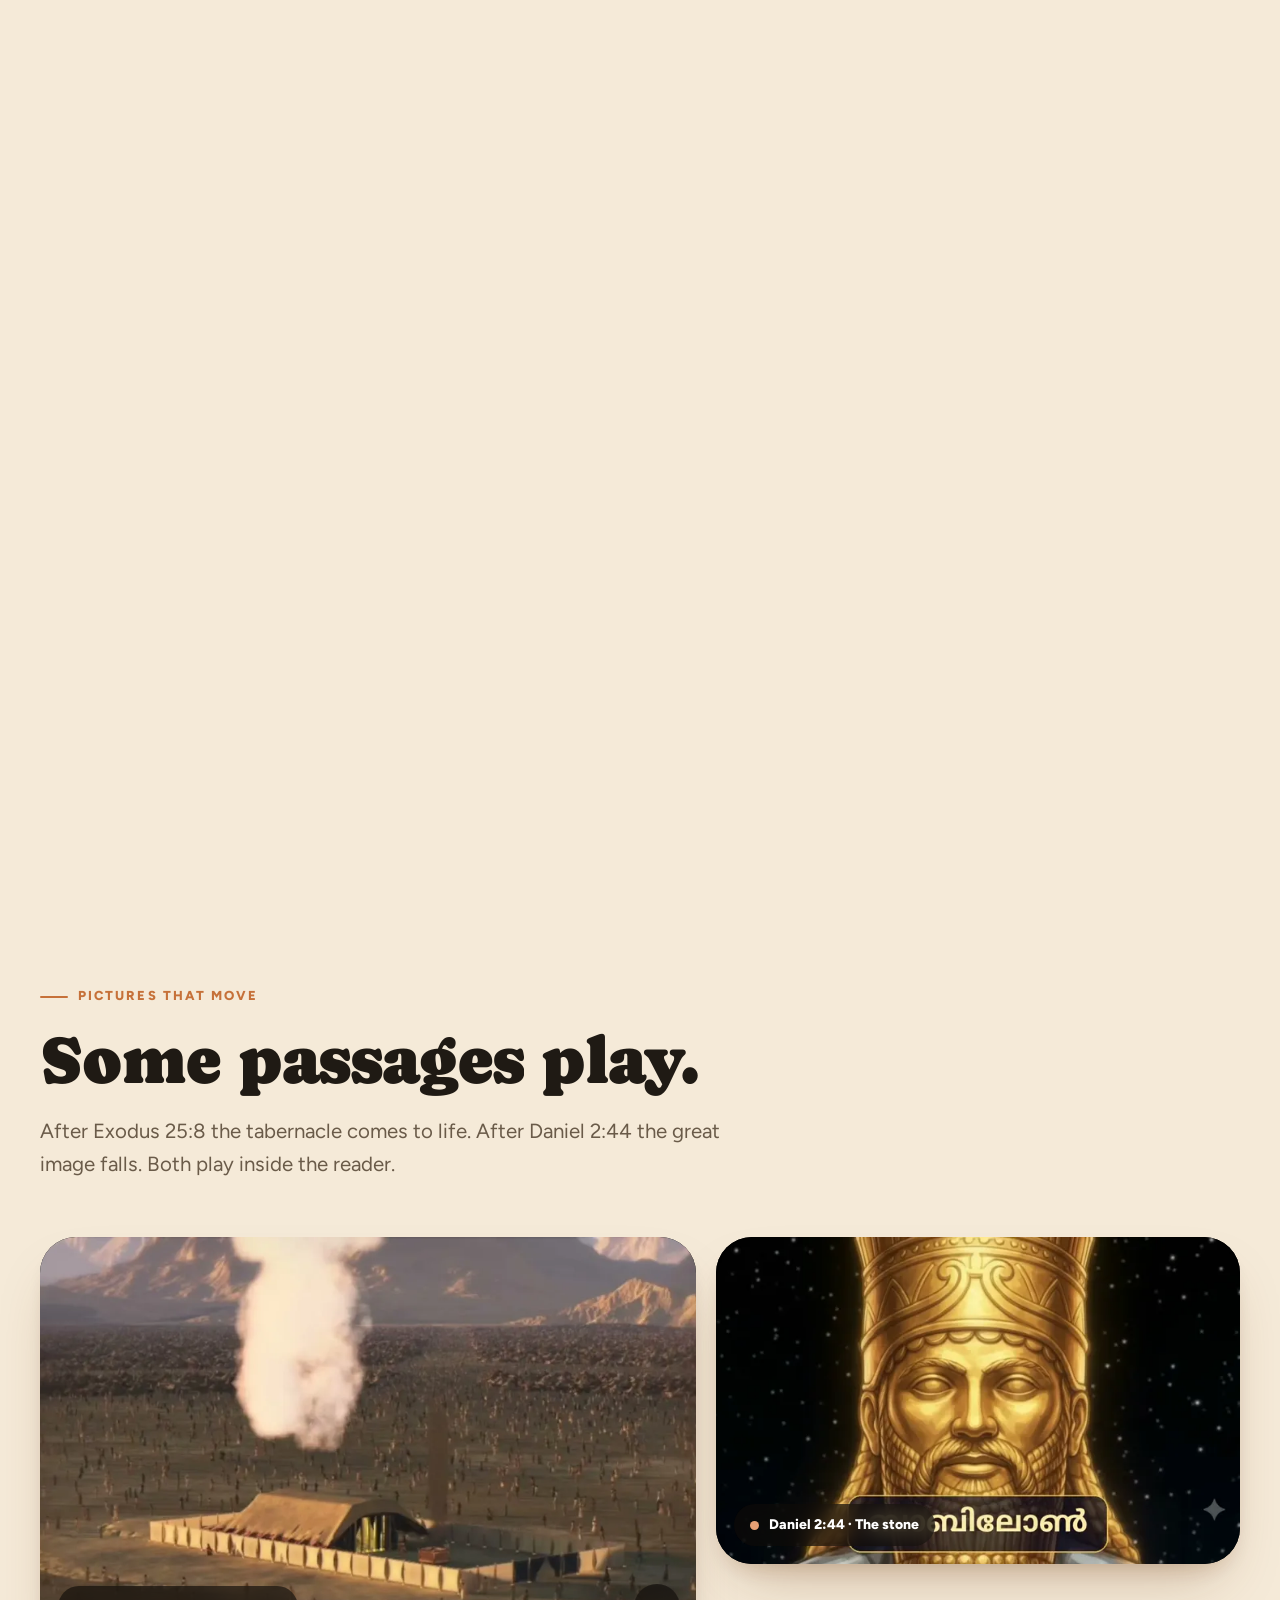
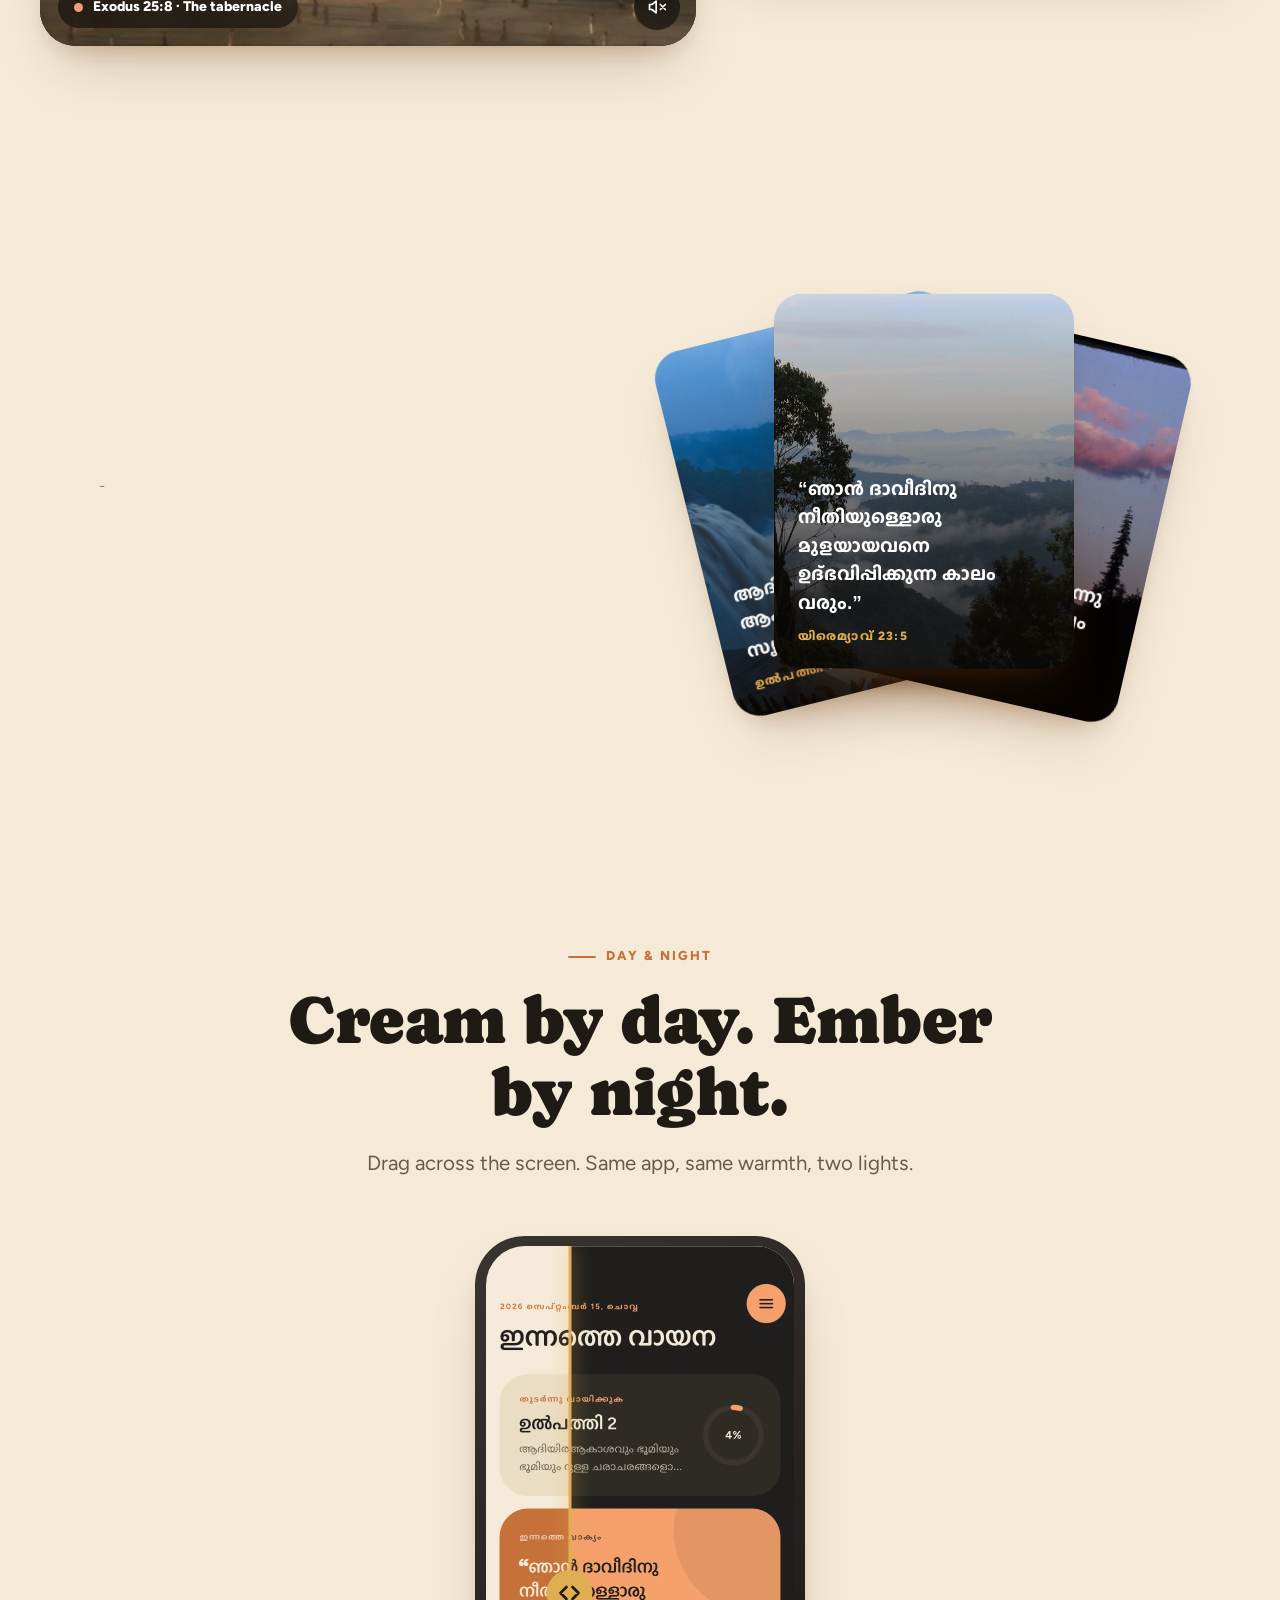
==== commit 55c59673: "Download: Google Play first, then the App Store Co-Authored-By: Claude Opus 5.5 <noreply@anthropic.c" ====
--- a/malayalam_prophecy_study_bible/index.html
+++ b/malayalam_prophecy_study_bible/index.html
@@ -331,16 +331,16 @@
       <h2 style="margin-top:14px">Coming soon to your phone.</h2>
       <p>We’re putting the last polish on it. When it’s ready it will be on the App Store and on Google Play.</p>
       <div class="stores">
+        <div class="store" role="img" aria-label="Google Play, coming soon">
+          <span class="soon"><i></i>Soon</span>
+          <svg viewBox="0 0 24 24" aria-hidden="true"><path d="M3.6 2.4 13.3 12 3.6 21.6a1.6 1.6 0 0 1-.6-1.300V3.700a1.600 1.600 0 0 1 .6-1.300z" fill="#7be0c3"/><path d="m16.600 8.700-3.300 3.300L3.600 2.400a1.600 1.600 0 0 1 1.700.1z" fill="#ffd166"/><path d="M16.600 15.300 5.300 21.500a1.600 1.600 0 0 1-1.700.1l9.700-9.600z" fill="#f4786b"/><path d="m20.500 10.800-3.900-2.100-3.300 3.300 3.300 3.300 3.900-2.100a1.300 1.300 0 0 0 0-2.400z" fill="#8ab4ff"/></svg>
+          <span><small>For Android</small><b>Google Play</b></span>
+        </div>
         <div class="store" role="img" aria-label="App Store, coming soon">
           <span class="soon"><i></i>Soon</span>
           <svg viewBox="0 0 24 24" fill="currentColor" aria-hidden="true"><path d="M16.4 12.6c0-2.3 1.9-3.4 2-3.5-1.1-1.6-2.8-1.8-3.4-1.8-1.4-.1-2.8.9-3.5.9s-1.8-.8-3-.8c-1.5 0-3 .9-3.8 2.3-1.6 2.8-.4 7 1.2 9.3.8 1.1 1.7 2.4 2.9 2.3 1.2 0 1.600-.7 3-.7s1.800.7 3 .7 2-1.100 2.800-2.200c.9-1.300 1.200-2.500 1.300-2.600 0 0-2.500-1-2.500-3.800zM14.100 5.800c.6-.8 1.100-1.800.9-2.800-.9 0-2 .6-2.700 1.400-.6.700-1.100 1.700-1 2.700 1 .1 2-.5 2.800-1.300z"/></svg>
           <span><small>For iPhone &amp; iPad</small><b>App Store</b></span>
         </div>
-        <div class="store" role="img" aria-label="Google Play, coming soon">
-          <span class="soon"><i></i>Soon</span>
-          <svg viewBox="0 0 24 24" aria-hidden="true"><path d="M3.6 2.4 13.3 12 3.6 21.6a1.6 1.6 0 0 1-.6-1.300V3.700a1.600 1.600 0 0 1 .6-1.300z" fill="#7be0c3"/><path d="m16.600 8.700-3.300 3.300L3.600 2.400a1.600 1.600 0 0 1 1.700.1z" fill="#ffd166"/><path d="M16.600 15.300 5.300 21.500a1.600 1.600 0 0 1-1.700.1l9.700-9.600z" fill="#f4786b"/><path d="m20.500 10.800-3.900-2.100-3.300 3.300 3.300 3.300 3.900-2.100a1.300 1.300 0 0 0 0-2.400z" fill="#8ab4ff"/></svg>
-          <span><small>For Android</small><b>Google Play</b></span>
-        </div>
       </div>
       <p class="get-note">No ads · No accounts · No tracking</p>
     </div>
